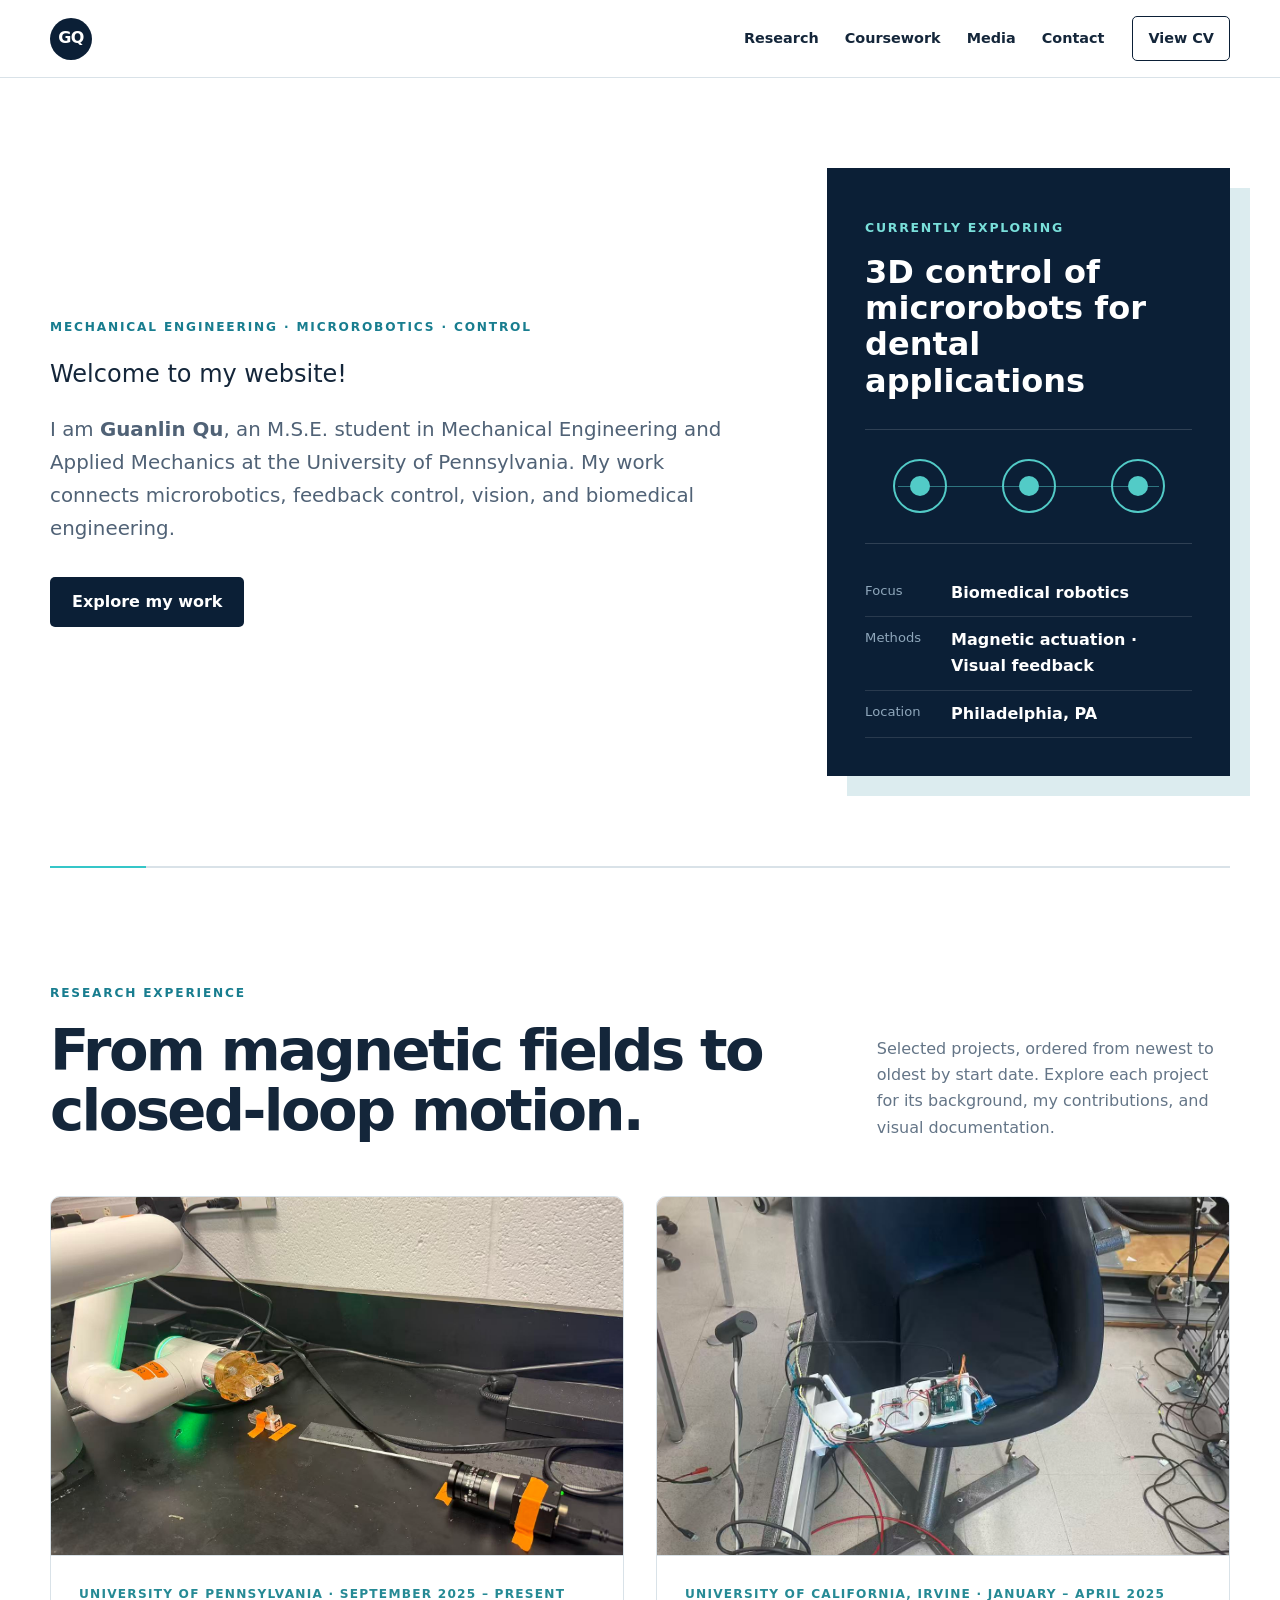
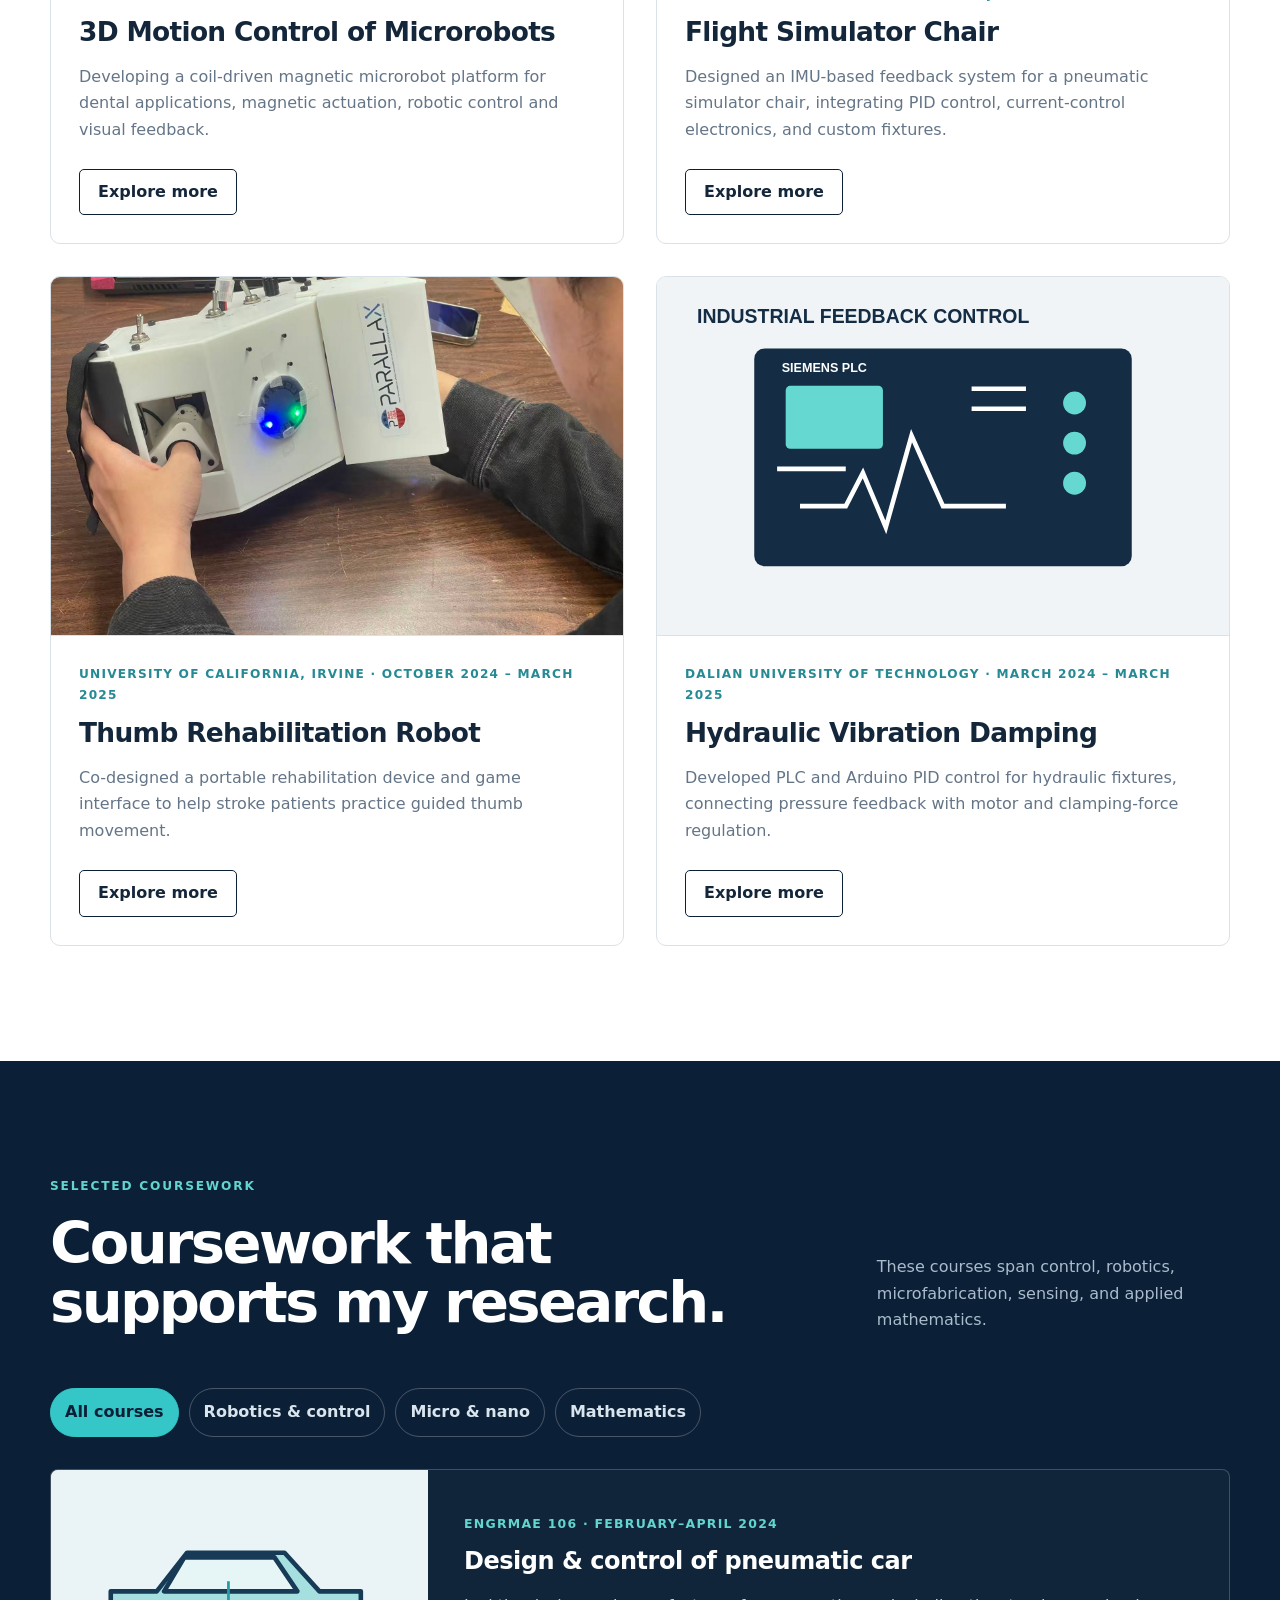
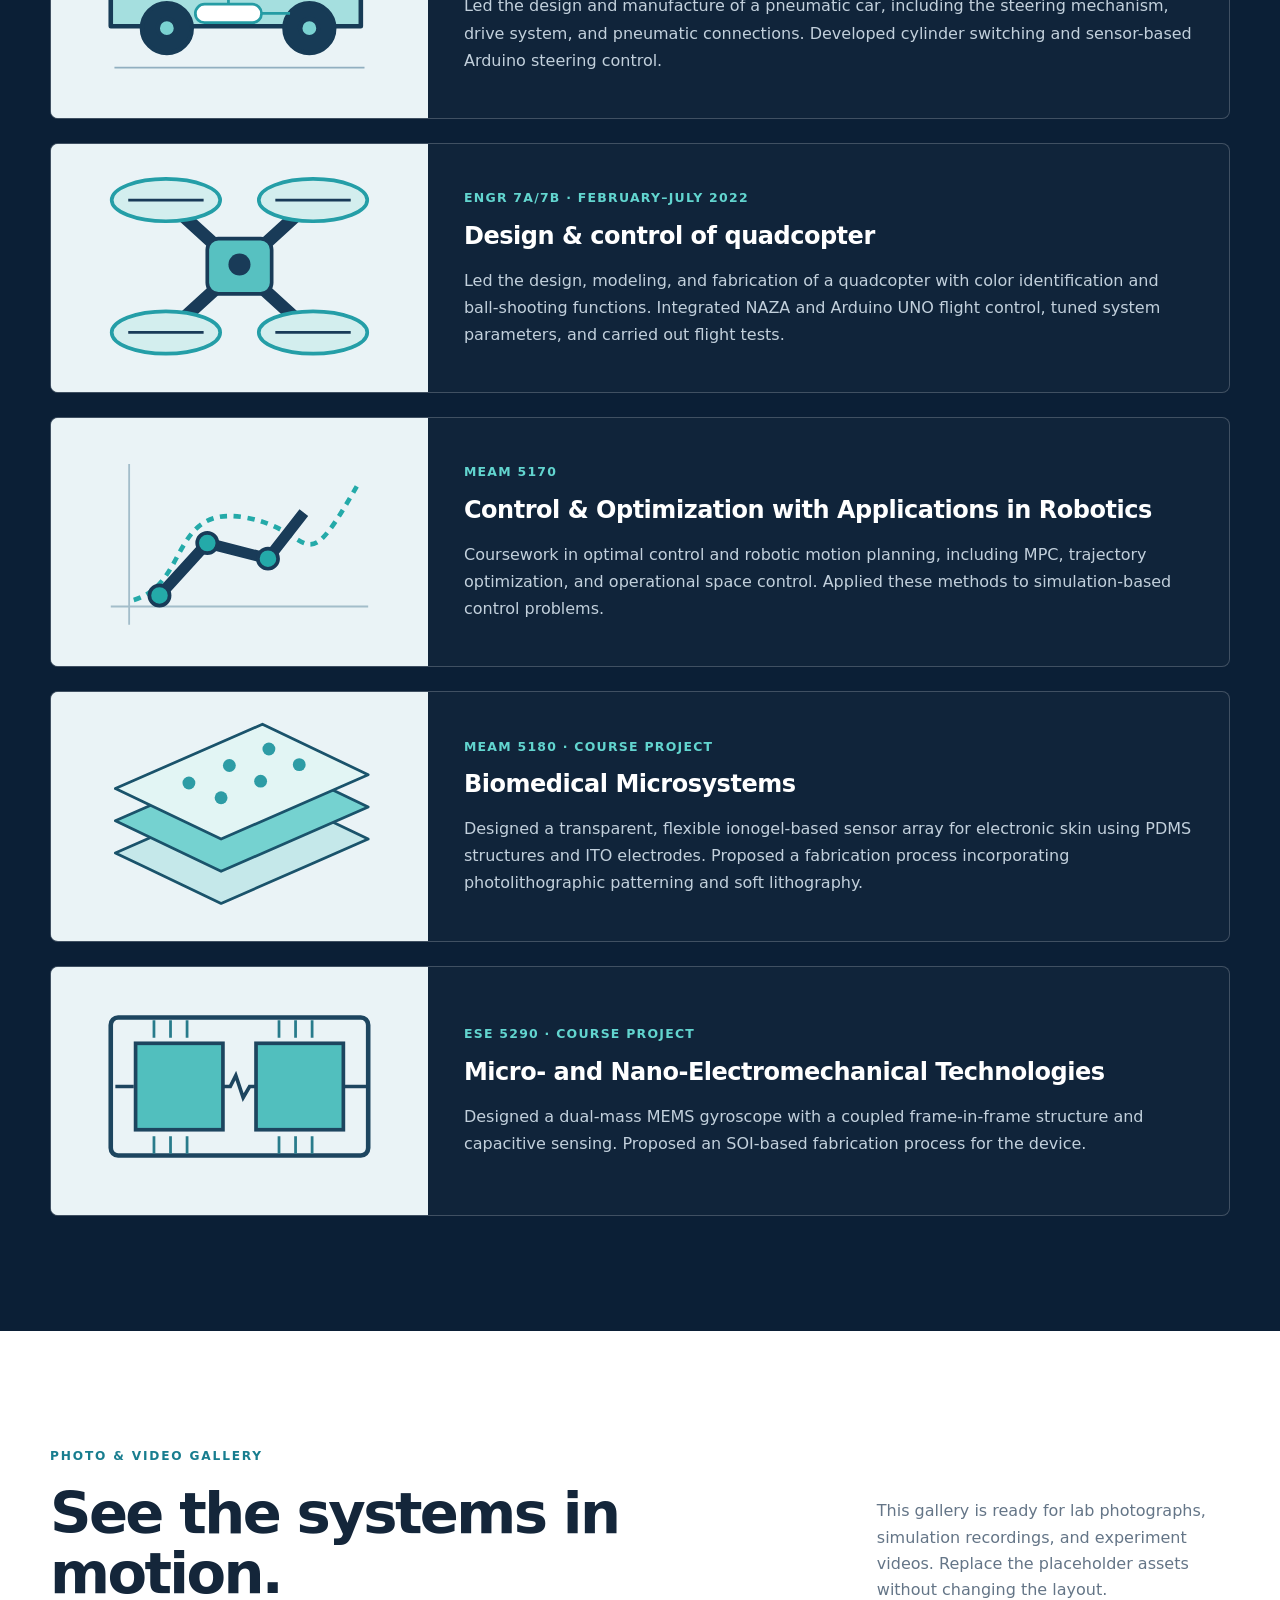
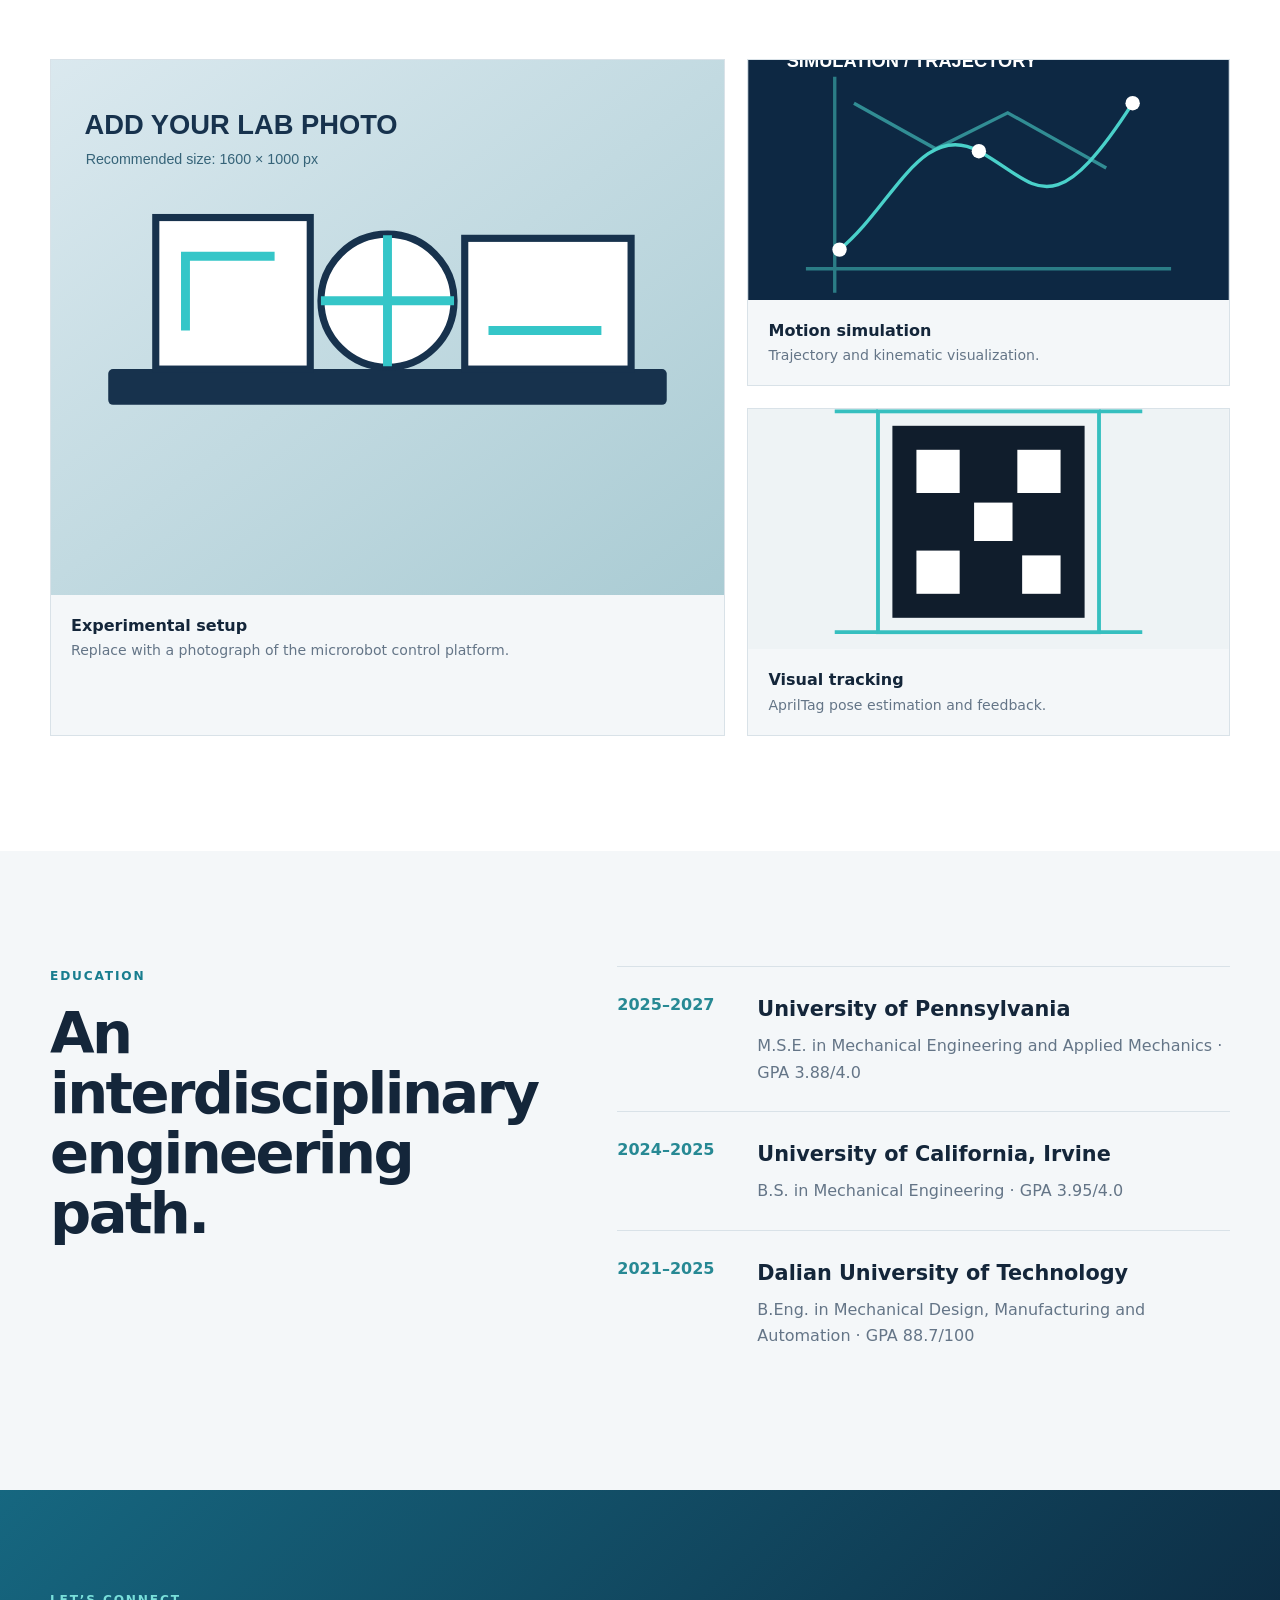
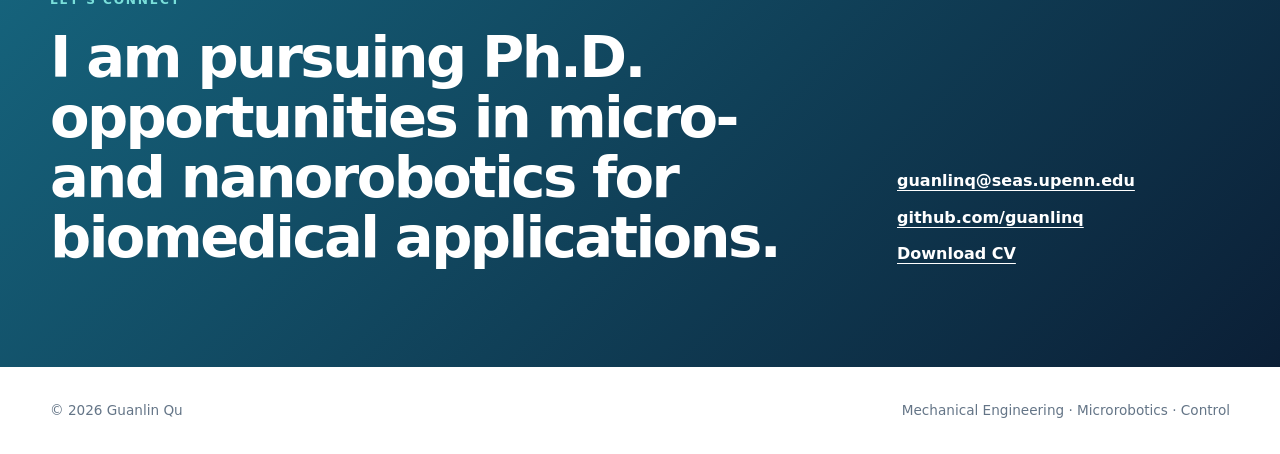
==== index.html @ 35e55ca6 "Use project photos for three research covers" ====
<!doctype html>
<html lang="en">
<head>
  <meta charset="utf-8">
  <meta name="viewport" content="width=device-width, initial-scale=1">
  <meta name="description" content="Guanlin Qu - mechanical engineering researcher working on microrobotics, control, and biomedical systems.">
  <meta name="theme-color" content="#0b1f36">
  <title>Guanlin Qu | Research & Coursework</title>
  <link rel="stylesheet" href="styles.css">
  <link rel="stylesheet" href="projects.css">

  <style id="coursework-list-styles">
    .course-grid.course-list{display:grid;grid-template-columns:minmax(0,1fr);gap:24px;border:0}
    .course-list .course-card{display:grid;grid-template-columns:minmax(220px,32%) minmax(0,1fr);padding:0;min-height:230px;border:1px solid rgba(255,255,255,.2);border-radius:8px;overflow:hidden;background:rgba(255,255,255,.025)}
    .course-list .course-card.hidden{display:none}
    .course-art{background:#eaf3f6;display:flex;align-items:center;justify-content:center;overflow:hidden}
    .course-art svg,.course-art img{display:block;width:100%;height:100%;min-height:230px;object-fit:contain}
    .course-list .course-info{padding:30px 36px;align-self:center}
    .course-list .course-code{margin:0 0 12px;color:#62d5cf;font-size:.78rem;font-weight:800;letter-spacing:.1em;text-transform:uppercase}
    .course-list h3{font-size:1.5rem;line-height:1.25;letter-spacing:-.02em;margin:0 0 16px;color:#fff}
    .course-list .course-card p.course-description{color:#c2d0dc;font-size:1rem;line-height:1.7;letter-spacing:normal;text-transform:none;font-weight:400;margin:0;max-width:780px}
    @media(max-width:650px){.course-list .course-card{grid-template-columns:minmax(0,1fr)}.course-art{height:210px}.course-art svg,.course-art img{min-height:0}.course-list .course-info{padding:26px 24px}.course-list h3{font-size:1.3rem}}
  </style>
</head>
<body>
  <header class="topbar">
    <a class="mark" href="#top" aria-label="Back to top">GQ</a>
    <nav aria-label="Main navigation">
      <a href="#research">Research</a>
      <a href="#coursework">Coursework</a>
      <a href="#media">Media</a>
      <a href="#contact">Contact</a>
    </nav>
    <a class="cv-link" href="Guanlin_Qu_CV.pdf" target="_blank" rel="noopener">View CV</a>
  </header>

  <main id="top">
    <section class="hero shell">
      <div class="hero-copy">
        <p class="eyebrow">Mechanical Engineering · Microrobotics · Control</p>
        <p style="font-size: 1.5rem; font-weight: 400; line-height: 1.65; margin: 0 0 1.25rem;">Welcome to my website!</p>
        <p class="lead">I am <strong>Guanlin Qu</strong>, an M.S.E. student in Mechanical Engineering and Applied Mechanics at the University of Pennsylvania. My work connects microrobotics, feedback control, vision, and biomedical engineering.</p>
        <div class="hero-actions">
          <a class="button primary" href="#research">Explore my work</a>
        </div>
      </div>
      <aside class="hero-panel">
        <p class="panel-label">Currently exploring</p>
        <h2>3D control of microrobots for dental applications</h2>
        <div class="signal" aria-hidden="true"><span></span><span></span><span></span><i></i></div>
        <dl>
          <div><dt>Focus</dt><dd>Biomedical robotics</dd></div>
          <div><dt>Methods</dt><dd>Magnetic actuation · Visual feedback</dd></div>
          <div><dt>Location</dt><dd>Philadelphia, PA</dd></div>
        </dl>
      </aside>
    </section>

    <div class="shell intro-divider" role="separator" aria-label="Research experience section" style="height: 2px; background: linear-gradient(to right, var(--cyan) 0, var(--cyan) 96px, var(--line) 96px, var(--line) 100%);"></div>

    <section class="section shell" id="research">
      <div class="section-heading">
        <div><p class="eyebrow">Research experience</p><h2>From magnetic fields to closed-loop motion.</h2></div>
        <p>Selected projects, ordered from newest to oldest by start date. Explore each project for its background, my contributions, and visual documentation.</p>
      </div>

      <div class="project-thumbnail-grid">
        <article class="project-thumbnail">
          <a class="thumbnail-image" href="microrobot-control.html" aria-label="Explore 3D Motion Control of Microrobots"><img src="microrobot-cover.jpg" alt="Robotic arm, magnetic coil device and camera setup for microrobot control" loading="lazy" style="object-fit: cover; object-position: 40% 55%;"></a>
          <div class="thumbnail-content">
            <p class="project-meta">University of Pennsylvania · September 2025 – Present</p>
            <h3><a href="microrobot-control.html">3D Motion Control of Microrobots</a></h3>
            <p class="thumbnail-summary">Developing a coil-driven magnetic microrobot platform for dental applications, magnetic actuation, robotic control and visual feedback.</p>
            <a class="explore-more" href="microrobot-control.html">Explore more<span class="sr-only">: 3D Motion Control of Microrobots</span></a>
          </div>
        </article>
        <article class="project-thumbnail">
          <a class="thumbnail-image" href="flight-simulator-chair.html" aria-label="Explore Flight Simulator Chair"><img src="chair-cover.jpg" alt="Pneumatic flight simulator chair with its Arduino control electronics" loading="lazy" style="object-fit: cover; object-position: 50% 42%;"></a>
          <div class="thumbnail-content">
            <p class="project-meta">University of California, Irvine · January – April 2025</p>
            <h3><a href="flight-simulator-chair.html">Flight Simulator Chair</a></h3>
            <p class="thumbnail-summary">Designed an IMU-based feedback system for a pneumatic simulator chair, integrating PID control, current-control electronics, and custom fixtures.</p>
            <a class="explore-more" href="flight-simulator-chair.html">Explore more<span class="sr-only">: Flight Simulator Chair</span></a>
          </div>
        </article>
        <article class="project-thumbnail">
          <a class="thumbnail-image" href="thumb-rehabilitation.html" aria-label="Explore Thumb Rehabilitation Robot"><img src="rehabilitation-cover.jpg" alt="Portable thumb rehabilitation robot being operated" loading="lazy" style="object-fit: cover; object-position: 45% 45%;"></a>
          <div class="thumbnail-content">
            <p class="project-meta">University of California, Irvine · October 2024 – March 2025</p>
            <h3><a href="thumb-rehabilitation.html">Thumb Rehabilitation Robot</a></h3>
            <p class="thumbnail-summary">Co-designed a portable rehabilitation device and game interface to help stroke patients practice guided thumb movement.</p>
            <a class="explore-more" href="thumb-rehabilitation.html">Explore more<span class="sr-only">: Thumb Rehabilitation Robot</span></a>
          </div>
        </article>
        <article class="project-thumbnail">
          <a class="thumbnail-image" href="hydraulic-vibration-damping.html" aria-label="Explore Hydraulic Vibration Damping"><img src="plc-control.svg" alt="Illustration of hydraulic vibration damping" loading="lazy"></a>
          <div class="thumbnail-content">
            <p class="project-meta">Dalian University of Technology · March 2024 – March 2025</p>
            <h3><a href="hydraulic-vibration-damping.html">Hydraulic Vibration Damping</a></h3>
            <p class="thumbnail-summary">Developed PLC and Arduino PID control for hydraulic fixtures, connecting pressure feedback with motor and clamping-force regulation.</p>
            <a class="explore-more" href="hydraulic-vibration-damping.html">Explore more<span class="sr-only">: Hydraulic Vibration Damping</span></a>
          </div>
        </article>
      </div>
    </section>

    <section class="section course-section" id="coursework">
      <div class="shell">
        <div class="section-heading light-heading">
          <div><p class="eyebrow">Selected coursework</p><h2>Coursework that supports my research.</h2></div>
          <p>These courses span control, robotics, microfabrication, sensing, and applied mathematics.</p>
        </div>
        <div class="filter-row" role="group" aria-label="Filter courses by topic">
          <button class="filter active" type="button" data-filter="all">All courses</button>
          <button class="filter" type="button" data-filter="robotics">Robotics & control</button>
          <button class="filter" type="button" data-filter="micro">Micro & nano</button>
          <button class="filter" type="button" data-filter="math">Mathematics</button>
        </div>
        <div class="course-grid course-list">
          <article class="course-card" data-category="robotics">
            <div class="course-art"><svg xmlns="http://www.w3.org/2000/svg" viewBox="0 0 410 270" role="img" aria-label="Pneumatic car design illustration"><rect width="410" height="270" fill="#eaf3f6"/><g stroke="#173b56" stroke-width="5" stroke-linejoin="round"><path d="M65 170V132h50l33-42h106l38 42h45v38Z" fill="#a5dfdf"/><path d="M145 95l-22 37h145l-25-37Z" fill="#e6f6f7"/><circle cx="126" cy="172" r="27" fill="#173b56"/><circle cx="281" cy="172" r="27" fill="#173b56"/><circle cx="126" cy="172" r="10" fill="#7ad2d1"/><circle cx="281" cy="172" r="10" fill="#7ad2d1"/></g><rect x="157" y="146" width="72" height="20" rx="10" fill="#fff" stroke="#259ca4" stroke-width="3"/><path d="M193 146v-25m36 35h31" fill="none" stroke="#259ca4" stroke-width="3"/><path d="M69 215h272" stroke="#91afc0" stroke-width="2"/></svg></div>
            <div class="course-info"><p class="course-code">ENGRMAE 106 · February–April 2024</p><h3>Design &amp; control of pneumatic car</h3><p class="course-description">Led the design and manufacture of a pneumatic car, including the steering mechanism, drive system, and pneumatic connections. Developed cylinder switching and sensor-based Arduino steering control.</p></div>
          </article>
          <article class="course-card" data-category="robotics">
            <div class="course-art"><svg xmlns="http://www.w3.org/2000/svg" viewBox="0 0 410 270" role="img" aria-label="Quadcopter mechanical design illustration"><rect width="410" height="270" fill="#eaf3f6"/><path d="M137 72L273 196M273 72L137 196" stroke="#193b58" stroke-width="14" stroke-linecap="round"/><g fill="#d3eeee" stroke="#249ea7" stroke-width="4"><ellipse cx="125" cy="61" rx="59" ry="23"/><ellipse cx="285" cy="61" rx="59" ry="23"/><ellipse cx="125" cy="205" rx="59" ry="23"/><ellipse cx="285" cy="205" rx="59" ry="23"/></g><g stroke="#193b58" stroke-width="3"><path d="M84 61h82M244 61h82M84 205h82M244 205h82"/></g><rect x="170" y="103" width="70" height="60" rx="12" fill="#57c1c1" stroke="#193b58" stroke-width="4"/><circle cx="205" cy="131" r="12" fill="#193b58"/></svg></div>
            <div class="course-info"><p class="course-code">ENGR 7A/7B · February–July 2022</p><h3>Design &amp; control of quadcopter</h3><p class="course-description">Led the design, modeling, and fabrication of a quadcopter with color identification and ball-shooting functions. Integrated NAZA and Arduino UNO flight control, tuned system parameters, and carried out flight tests.</p></div>
          </article>
          <article class="course-card" data-category="robotics">
            <div class="course-art"><svg xmlns="http://www.w3.org/2000/svg" viewBox="0 0 410 270" role="img" aria-label="Robotic control and trajectory illustration"><rect width="410" height="270" fill="#eaf3f6"/><path d="M65 205H345M85 225V50" stroke="#a3bdca" stroke-width="2"/><path d="M90 198C150 180 130 95 210 108S270 185 335 70" fill="none" stroke="#24aaa9" stroke-width="5" stroke-dasharray="8 7"/><path d="M118 193L170 136 236 153 275 103" fill="none" stroke="#193b58" stroke-width="12" stroke-linejoin="round"/><g fill="#24aaa9" stroke="#193b58" stroke-width="4"><circle cx="118" cy="193" r="11"/><circle cx="170" cy="136" r="11"/><circle cx="236" cy="153" r="11"/></g></svg></div>
            <div class="course-info"><p class="course-code">MEAM 5170</p><h3>Control &amp; Optimization with Applications in Robotics</h3><p class="course-description">Coursework in optimal control and robotic motion planning, including MPC, trajectory optimization, and operational space control. Applied these methods to simulation-based control problems.</p></div>
          </article>
          <article class="course-card" data-category="micro">
            <div class="course-art"><svg xmlns="http://www.w3.org/2000/svg" viewBox="0 0 410 270" role="img" aria-label="Layered flexible tactile sensor illustration"><rect width="410" height="270" fill="#eaf3f6"/><g stroke="#1a536b" stroke-width="3" stroke-linejoin="round"><path d="M70 175L230 105 345 160 185 230Z" fill="#c5e8ea"/><path d="M70 140L230 70 345 125 185 195Z" fill="#75d2d0"/><path d="M70 105L230 35 345 90 185 160Z" fill="#e2f5f4"/></g><g fill="#2d9ca5"><circle cx="150" cy="99" r="7"/><circle cx="194" cy="80" r="7"/><circle cx="237" cy="62" r="7"/><circle cx="185" cy="115" r="7"/><circle cx="228" cy="97" r="7"/><circle cx="270" cy="79" r="7"/></g></svg></div>
            <div class="course-info"><p class="course-code">MEAM 5180 · Course project</p><h3>Biomedical Microsystems</h3><p class="course-description">Designed a transparent, flexible ionogel-based sensor array for electronic skin using PDMS structures and ITO electrodes. Proposed a fabrication process incorporating photolithographic patterning and soft lithography.</p></div>
          </article>
          <article class="course-card" data-category="micro">
            <div class="course-art"><svg xmlns="http://www.w3.org/2000/svg" viewBox="0 0 410 270" role="img" aria-label="Dual mass MEMS gyroscope illustration"><rect width="410" height="270" fill="#eaf3f6"/><rect x="65" y="55" width="280" height="150" rx="8" fill="none" stroke="#1d455f" stroke-width="5"/><rect x="92" y="83" width="95" height="94" fill="#51bfbe" stroke="#1d455f" stroke-width="4"/><rect x="223" y="83" width="95" height="94" fill="#51bfbe" stroke="#1d455f" stroke-width="4"/><path d="M187 130h8l6-12 8 24 7-12h7M90 130H70M318 130h25" fill="none" stroke="#1d455f" stroke-width="4"/><g stroke="#287b8b" stroke-width="3"><path d="M112 58v19m18-19v19m18-19v19m100-19v19m18-19v19m18-19v19M112 184v19m18-19v19m18-19v19m100-19v19m18-19v19m18-19v19"/></g></svg></div>
            <div class="course-info"><p class="course-code">ESE 5290 · Course project</p><h3>Micro- and Nano-Electromechanical Technologies</h3><p class="course-description">Designed a dual-mass MEMS gyroscope with a coupled frame-in-frame structure and capacitive sensing. Proposed an SOI-based fabrication process for the device.</p></div>
          </article>
        </div>
      </div>
    </section>

    <section class="section shell" id="media">
      <div class="section-heading">
        <div><p class="eyebrow">Photo & video gallery</p><h2>See the systems in motion.</h2></div>
        <p>This gallery is ready for lab photographs, simulation recordings, and experiment videos. Replace the placeholder assets without changing the layout.</p>
      </div>
      <div class="gallery">
        <figure class="gallery-large"><img src="gallery-lab.svg" alt="Placeholder for a laboratory setup photograph"><figcaption><strong>Experimental setup</strong><span>Replace with a photograph of the microrobot control platform.</span></figcaption></figure>
        <figure><img src="gallery-simulation.svg" alt="Placeholder for a robot simulation image"><figcaption><strong>Motion simulation</strong><span>Trajectory and kinematic visualization.</span></figcaption></figure>
        <figure><img src="gallery-tag.svg" alt="Placeholder for an AprilTag tracking image"><figcaption><strong>Visual tracking</strong><span>AprilTag pose estimation and feedback.</span></figcaption></figure>
      </div>
    </section>

    <section class="section path-section">
      <div class="shell path-grid">
        <div><p class="eyebrow">Education</p><h2>An interdisciplinary engineering path.</h2></div>
        <div class="timeline">
          <article><time>2025–2027</time><div><h3>University of Pennsylvania</h3><p>M.S.E. in Mechanical Engineering and Applied Mechanics · GPA 3.88/4.0</p></div></article>
          <article><time>2024–2025</time><div><h3>University of California, Irvine</h3><p>B.S. in Mechanical Engineering · GPA 3.95/4.0</p></div></article>
          <article><time>2021–2025</time><div><h3>Dalian University of Technology</h3><p>B.Eng. in Mechanical Design, Manufacturing and Automation · GPA 88.7/100</p></div></article>
        </div>
      </div>
    </section>

    <section class="contact" id="contact">
      <div class="shell contact-inner"><div><p class="eyebrow">Let’s connect</p><h2>I am pursuing Ph.D. opportunities in micro- and nanorobotics for biomedical applications.</h2></div><div class="contact-links"><a href="mailto:guanlinq@seas.upenn.edu">guanlinq@seas.upenn.edu</a><a href="https://github.com/guanlinq" target="_blank" rel="noopener">github.com/guanlinq</a><a href="Guanlin_Qu_CV.pdf" target="_blank" rel="noopener">Download CV</a></div></div>
    </section>
  </main>

  <footer class="shell"><span>© 2026 Guanlin Qu</span><span>Mechanical Engineering · Microrobotics · Control</span></footer>

  <script src="script.js"></script>
</body>
</html>
---- styles.css ----
:root{--navy:#0b1f36;--navy2:#102b49;--cyan:#35c6c8;--blue:#2e78a0;--paper:#f4f7f9;--white:#fff;--ink:#14263a;--muted:#647587;--line:#d9e2e8;--shell:1180px}*{box-sizing:border-box}html{scroll-behavior:smooth}body{margin:0;color:var(--ink);background:var(--white);font:16px/1.65 Inter,ui-sans-serif,system-ui,-apple-system,"Segoe UI",sans-serif}img{display:block;max-width:100%}a{color:inherit}.shell{width:min(var(--shell),calc(100% - 48px));margin-inline:auto}.topbar{height:78px;display:flex;align-items:center;gap:28px;padding:0 max(24px,calc((100vw - var(--shell))/2));border-bottom:1px solid var(--line);background:rgba(255,255,255,.94);backdrop-filter:blur(12px);position:sticky;top:0;z-index:20}.mark{display:grid;place-items:center;width:42px;height:42px;border-radius:50%;background:var(--navy);color:#fff;text-decoration:none;font-weight:850;letter-spacing:-.04em}.topbar nav{display:flex;gap:26px;margin-left:auto}.topbar nav a,.cv-link{text-decoration:none;font-weight:700;font-size:.9rem}.cv-link{padding:10px 15px;border:1px solid var(--navy);border-radius:5px}.hero{display:grid;grid-template-columns:1.4fr .8fr;gap:72px;align-items:center;min-height:690px;padding-block:90px}.eyebrow{text-transform:uppercase;letter-spacing:.15em;font-size:.76rem;font-weight:850;color:#187d8f;margin:0 0 18px}.hero h1{font-size:clamp(3.3rem,7vw,6.7rem);line-height:.98;letter-spacing:-.06em;margin:0 0 30px;max-width:900px}.lead{font-size:1.24rem;color:#506276;max-width:760px}.hero-actions{display:flex;gap:12px;margin-top:32px}.button{min-height:50px;display:inline-flex;align-items:center;justify-content:center;padding:0 22px;border-radius:5px;text-decoration:none;font-weight:800}.primary{background:var(--navy);color:#fff}.ghost{border:1px solid var(--navy)}.hero-panel{background:var(--navy);color:#fff;padding:38px;box-shadow:20px 20px 0 #dcecef}.panel-label{color:#79dfda;font-size:.78rem;text-transform:uppercase;letter-spacing:.14em;font-weight:800}.hero-panel h2{font-size:2rem;line-height:1.13;margin:15px 0 30px}.signal{height:115px;position:relative;border-block:1px solid rgba(255,255,255,.15);display:flex;align-items:center;justify-content:space-around}.signal span{width:54px;height:54px;border:2px solid #52cbc7;border-radius:50%;position:relative}.signal span:after{content:"";position:absolute;inset:15px;border-radius:50%;background:#52cbc7}.signal i{position:absolute;left:10%;right:10%;top:50%;height:1px;background:#52cbc7;opacity:.5}.hero-panel dl{margin:26px 0 0}.hero-panel dl>div{display:grid;grid-template-columns:86px 1fr;padding:10px 0;border-bottom:1px solid rgba(255,255,255,.12)}dt{color:#8fa7bb;font-size:.82rem}dd{margin:0;font-weight:650}.snapshot{background:var(--paper);border-block:1px solid var(--line)}.stat-grid{display:grid;grid-template-columns:repeat(4,1fr)}.stat-grid div{padding:30px;border-right:1px solid var(--line)}.stat-grid div:first-child{border-left:1px solid var(--line)}.stat-grid strong{display:block;font-size:2rem;letter-spacing:-.04em}.stat-grid span{color:var(--muted);font-size:.88rem}.section{padding-block:115px}.section-heading{display:grid;grid-template-columns:1.5fr .7fr;gap:70px;align-items:end;margin-bottom:55px}.section-heading h2,.path-grid h2,.contact h2{font-size:clamp(2.5rem,4.5vw,4.2rem);line-height:1.04;letter-spacing:-.045em;margin:0}.section-heading>p{color:var(--muted);margin:0}.research-feature{display:grid;grid-template-columns:1.06fr .94fr;background:var(--paper);border:1px solid var(--line);margin-bottom:24px}.feature-media{position:relative;min-height:520px;overflow:hidden}.feature-media img{width:100%;height:100%;object-fit:cover}.media-trigger{position:absolute;inset:auto 28px 28px 28px;background:rgba(11,31,54,.94);color:#fff;border:0;padding:17px 20px;text-align:left;font-weight:800;cursor:pointer}.media-trigger:before{content:"▶";display:inline-grid;place-items:center;width:32px;height:32px;border-radius:50%;margin-right:12px;background:var(--cyan);color:var(--navy)}.feature-copy{padding:52px}.project-meta{font-size:.76rem;letter-spacing:.1em;text-transform:uppercase;color:#268a95;font-weight:800}.feature-copy h3,.research-card h3{font-size:2rem;margin:10px 0 18px;line-height:1.1}.feature-copy>p:not(.project-meta),.research-card p:not(.project-meta){color:var(--muted)}.check-list{padding:0;list-style:none;margin:28px 0}.check-list li{padding:9px 0 9px 28px;border-top:1px solid var(--line);position:relative}.check-list li:before{content:"";position:absolute;left:2px;top:18px;width:9px;height:9px;border-radius:50%;background:var(--cyan)}.chips{display:flex;flex-wrap:wrap;gap:8px}.chips span{border:1px solid #bdd0da;border-radius:999px;padding:5px 10px;font-size:.78rem;font-weight:700}.research-grid{display:grid;grid-template-columns:repeat(3,1fr);gap:24px}.research-card{border:1px solid var(--line);background:#fff}.research-card img{aspect-ratio:16/10;width:100%;object-fit:cover;border-bottom:1px solid var(--line)}.research-card>div{padding:28px}.research-card h3{font-size:1.45rem}.course-section{background:var(--navy);color:#fff}.light-heading .eyebrow{color:#62d5cf}.light-heading>p{color:#aabccc}.filter-row{display:flex;flex-wrap:wrap;gap:10px;margin-bottom:32px}.filter{border:1px solid rgba(255,255,255,.25);background:transparent;color:#d9e4ed;padding:10px 14px;border-radius:999px;cursor:pointer;font:inherit;font-weight:700}.filter.active{background:var(--cyan);border-color:var(--cyan);color:var(--navy)}.course-grid{display:grid;grid-template-columns:repeat(4,1fr);border-top:1px solid rgba(255,255,255,.16);border-left:1px solid rgba(255,255,255,.16)}.course-card{padding:28px;min-height:245px;border-right:1px solid rgba(255,255,255,.16);border-bottom:1px solid rgba(255,255,255,.16);transition:opacity .2s,transform .2s}.course-card.hidden{display:none}.course-card p{color:#62d5cf;font-size:.76rem;letter-spacing:.1em;text-transform:uppercase;font-weight:800}.course-card h3{font-size:1.25rem;line-height:1.2}.course-card span{color:#aabccc;font-size:.9rem}.gallery{display:grid;grid-template-columns:1.4fr 1fr;gap:22px}.gallery figure{margin:0;background:var(--paper);border:1px solid var(--line)}.gallery-large{grid-row:span 2}.gallery img{width:100%;height:240px;object-fit:cover}.gallery-large img{height:535px}.gallery figcaption{padding:18px 20px}.gallery figcaption strong,.gallery figcaption span{display:block}.gallery figcaption span{color:var(--muted);font-size:.88rem}.path-section{background:var(--paper)}.path-grid{display:grid;grid-template-columns:.8fr 1.2fr;gap:80px}.timeline article{display:grid;grid-template-columns:115px 1fr;gap:25px;padding:25px 0;border-top:1px solid var(--line)}.timeline time{color:#278994;font-weight:800}.timeline h3{font-size:1.3rem;margin:0 0 7px}.timeline p{margin:0;color:var(--muted)}.contact{background:linear-gradient(135deg,#166780,var(--navy));color:#fff;padding-block:100px}.contact .eyebrow{color:#79dfda}.contact-inner{display:grid;grid-template-columns:1.4fr .6fr;gap:70px;align-items:end}.contact-links{display:flex;flex-direction:column;align-items:flex-start;gap:10px}.contact-links a{font-weight:800;text-underline-offset:4px}footer{display:flex;justify-content:space-between;padding-block:32px;color:var(--muted);font-size:.85rem}.video-modal{border:0;padding:0;max-width:780px;width:calc(100% - 36px);background:var(--navy);color:#fff;box-shadow:0 30px 80px rgba(0,0,0,.35)}.video-modal::backdrop{background:rgba(4,16,28,.78)}.modal-close{position:absolute;right:18px;top:18px;background:#fff;border:0;border-radius:4px;padding:8px 12px;font-weight:800;cursor:pointer}.video-placeholder{min-height:440px;display:grid;place-content:center;text-align:center;padding:50px;background:radial-gradient(circle at 50% 35%,#1f6474,transparent 45%)}.video-placeholder span{color:#79dfda;text-transform:uppercase;letter-spacing:.14em;font-size:.75rem;font-weight:800}.video-placeholder strong{font-size:1.4rem;margin:15px 0}.video-placeholder code{color:#79dfda}.video-placeholder p{color:#aabccc}@media(max-width:900px){.topbar nav{display:none}.cv-link{margin-left:auto}.hero,.section-heading,.research-feature,.path-grid,.contact-inner{grid-template-columns:1fr}.hero{padding-block:65px;gap:42px}.hero-panel{max-width:600px}.stat-grid,.course-grid{grid-template-columns:repeat(2,1fr)}.research-grid{grid-template-columns:1fr}.research-card{display:grid;grid-template-columns:.75fr 1.25fr}.feature-media{min-height:400px}.gallery{grid-template-columns:1fr 1fr}.gallery-large{grid-column:span 2;grid-row:auto}.gallery-large img{height:420px}}@media(max-width:600px){.shell{width:min(100% - 32px,var(--shell))}.hero h1{font-size:3.2rem}.hero-actions{flex-direction:column}.button{width:100%}.stat-grid{grid-template-columns:1fr 1fr}.stat-grid div{padding:20px}.section{padding-block:80px}.section-heading{gap:25px}.feature-copy{padding:28px}.course-grid{grid-template-columns:1fr}.research-card{display:block}.gallery{grid-template-columns:1fr}.gallery-large{grid-column:auto}.gallery img,.gallery-large img{height:260px}.timeline article{grid-template-columns:1fr;gap:6px}footer{display:block}footer span{display:block;margin:4px 0}}
---- projects.css ----
/* Research index and independent project pages. */
.project-thumbnail-grid{display:grid;grid-template-columns:repeat(2,minmax(0,1fr));gap:32px}
.project-thumbnail{border:1px solid var(--line);border-radius:10px;overflow:hidden;background:#fff;display:flex;flex-direction:column;transition:box-shadow .2s,transform .2s}
.project-thumbnail:hover{box-shadow:0 12px 30px #0b1f3612;transform:translateY(-3px)}
.thumbnail-image{display:block;background:var(--paper);border-bottom:1px solid var(--line)}
.thumbnail-image img{width:100%;aspect-ratio:16/10;object-fit:contain}
.thumbnail-content{padding:28px;display:flex;flex-direction:column;flex:1}
.thumbnail-content .project-meta{margin:0 0 12px;line-height:1.7}
.thumbnail-content h3{font-size:1.65rem;line-height:1.2;margin:0 0 16px;letter-spacing:-.025em}
.thumbnail-content h3 a{text-decoration:none}
.thumbnail-summary{color:var(--muted);margin:0 0 26px}
.explore-more{display:inline-flex;align-self:flex-start;align-items:center;justify-content:center;min-height:44px;margin-top:auto;padding:9px 18px;border:1px solid var(--navy);border-radius:5px;text-decoration:none;font-weight:750}
.explore-more:hover{background:var(--navy);color:white}
.sr-only{position:absolute;width:1px;height:1px;padding:0;margin:-1px;overflow:hidden;clip:rect(0,0,0,0);white-space:nowrap;border:0}
.project-breadcrumb{padding:30px 0 0;color:var(--muted);font-size:.9rem}
.project-breadcrumb a{text-underline-offset:4px}
.detail-header{padding:54px 0 50px;border-bottom:1px solid var(--line)}
.detail-header h1{font-size:clamp(2.1rem,5vw,3.8rem);line-height:1.07;letter-spacing:-.04em;max-width:950px;margin:12px 0 26px}
.detail-header .detail-summary{font-size:1.2rem;max-width:820px;color:var(--muted)}
.detail-meta{display:flex;gap:12px 26px;flex-wrap:wrap;margin:28px 0;font-size:.9rem}
.detail-meta span{border-left:2px solid var(--cyan);padding-left:12px}
.detail-layout{display:grid;grid-template-columns:190px minmax(0,1fr);gap:65px;padding:60px 0 85px}
.detail-toc{align-self:start;position:sticky;top:110px}
.detail-toc p{text-transform:uppercase;letter-spacing:.12em;font-size:.76rem;font-weight:800;color:var(--blue)}
.detail-toc a{display:block;padding:8px 0;text-decoration:none;color:var(--muted)}
.detail-toc a:hover{color:var(--ink)}
.detail-section{margin-bottom:60px;scroll-margin-top:110px}
.detail-section h2{font-size:1.9rem;line-height:1.2;letter-spacing:-.025em;margin:0 0 22px}
.detail-section>p{max-width:780px;color:var(--muted)}
.detail-section ul{padding-left:22px}
.detail-section li{margin:12px 0}
.project-figure{margin:0;background:var(--paper);border:1px solid var(--line);border-radius:8px;overflow:hidden}
.project-figure img{width:100%;max-height:480px;object-fit:contain}
.project-figure figcaption{border-top:1px solid var(--line);padding:16px 20px;color:var(--muted);font-size:.9rem}
.project-video{width:100%;aspect-ratio:16/9;display:block;background:var(--navy);object-fit:contain;border-radius:8px}
.video-empty{aspect-ratio:16/9;border:1px dashed #9ab7c3;border-radius:8px;background:var(--paper);display:flex;flex-direction:column;justify-content:center;align-items:center;text-align:center;padding:30px;color:var(--muted)}
.video-empty strong{font-size:1.3rem;color:var(--ink);margin-bottom:10px}
.detail-footer{display:flex;justify-content:space-between;gap:20px;flex-wrap:wrap;padding-top:28px;border-top:1px solid var(--line)}
.detail-footer a{text-underline-offset:4px;font-weight:700}
a:focus-visible{outline:3px solid var(--cyan);outline-offset:4px}
@media(max-width:780px){.project-thumbnail-grid{grid-template-columns:1fr}.detail-layout{grid-template-columns:1fr;gap:25px}.detail-toc{position:static;display:flex;gap:15px;flex-wrap:wrap;border-bottom:1px solid var(--line);padding-bottom:20px}.detail-toc p{width:100%;margin:0}.detail-toc a{font-size:.9rem}.detail-header{padding-top:35px}.thumbnail-content{padding:24px}}
@media(prefers-reduced-motion:reduce){.project-thumbnail{transition:none}.project-thumbnail:hover{transform:none}}
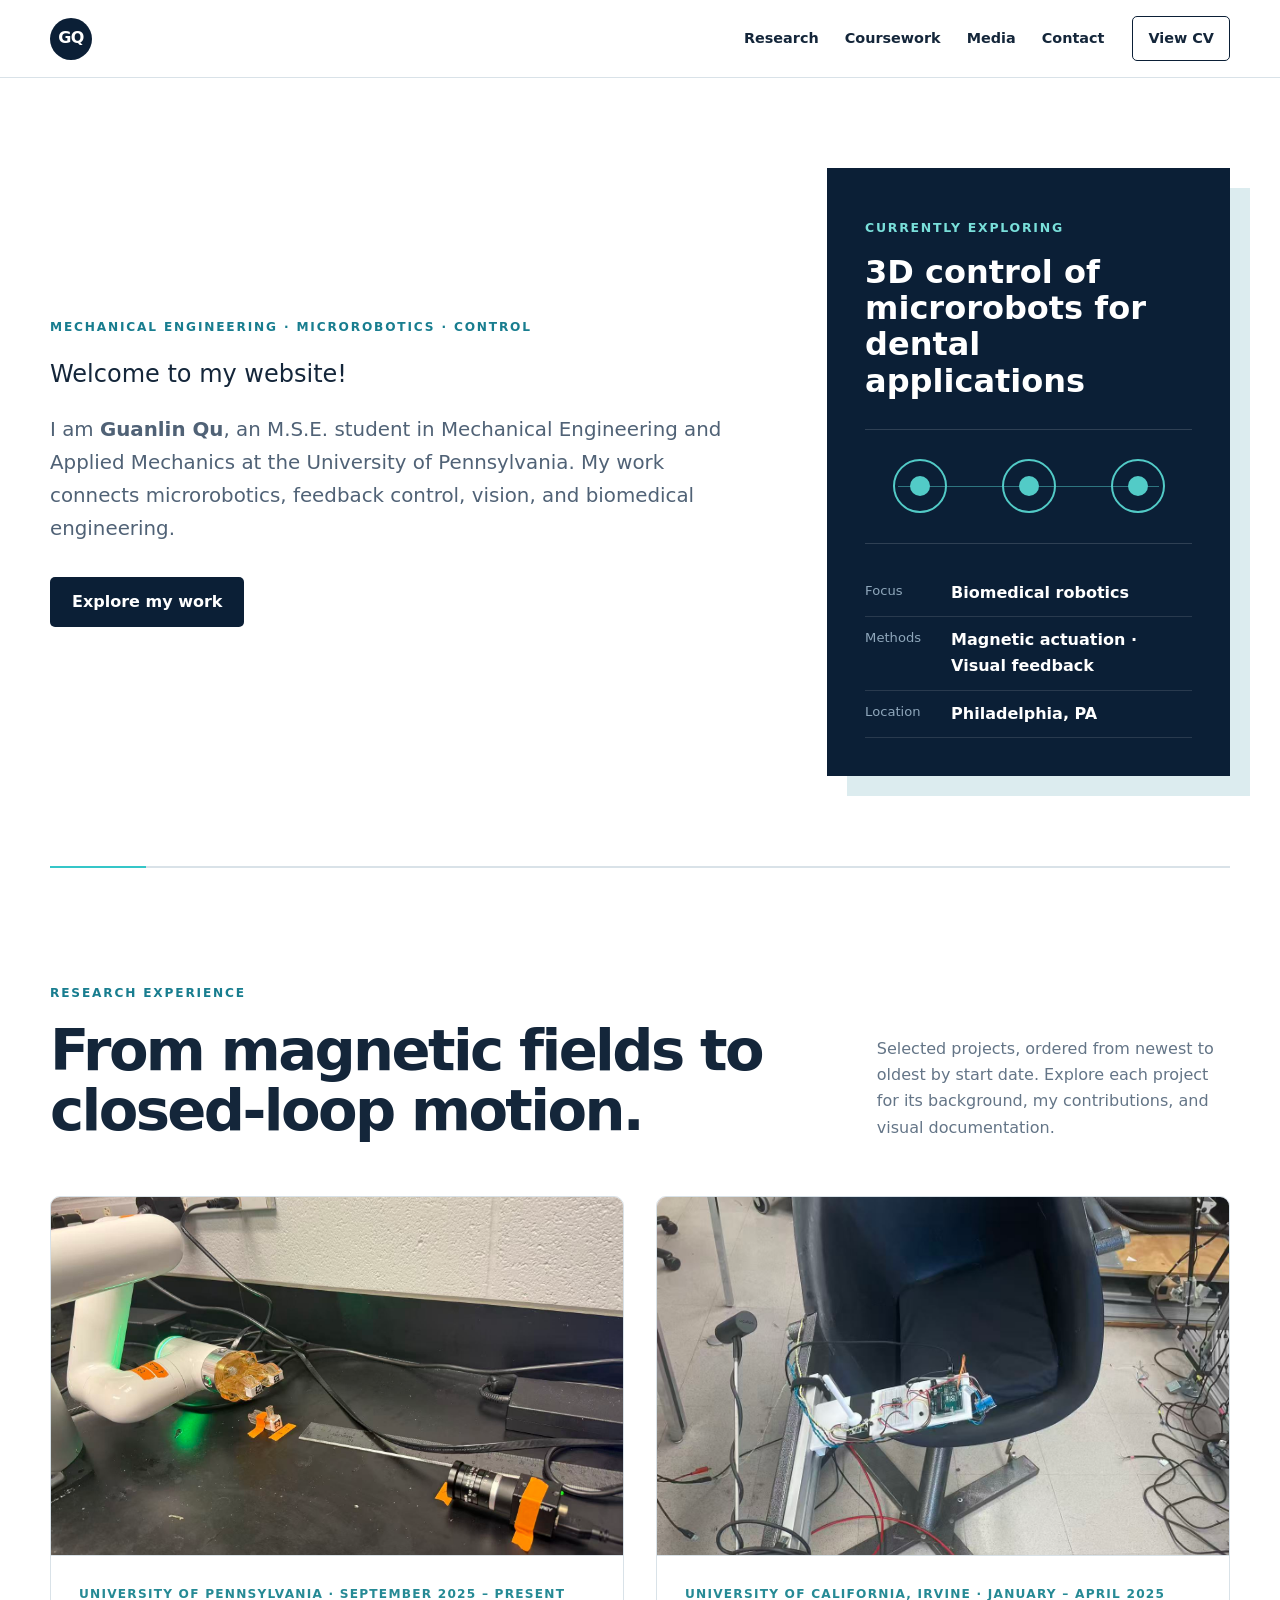
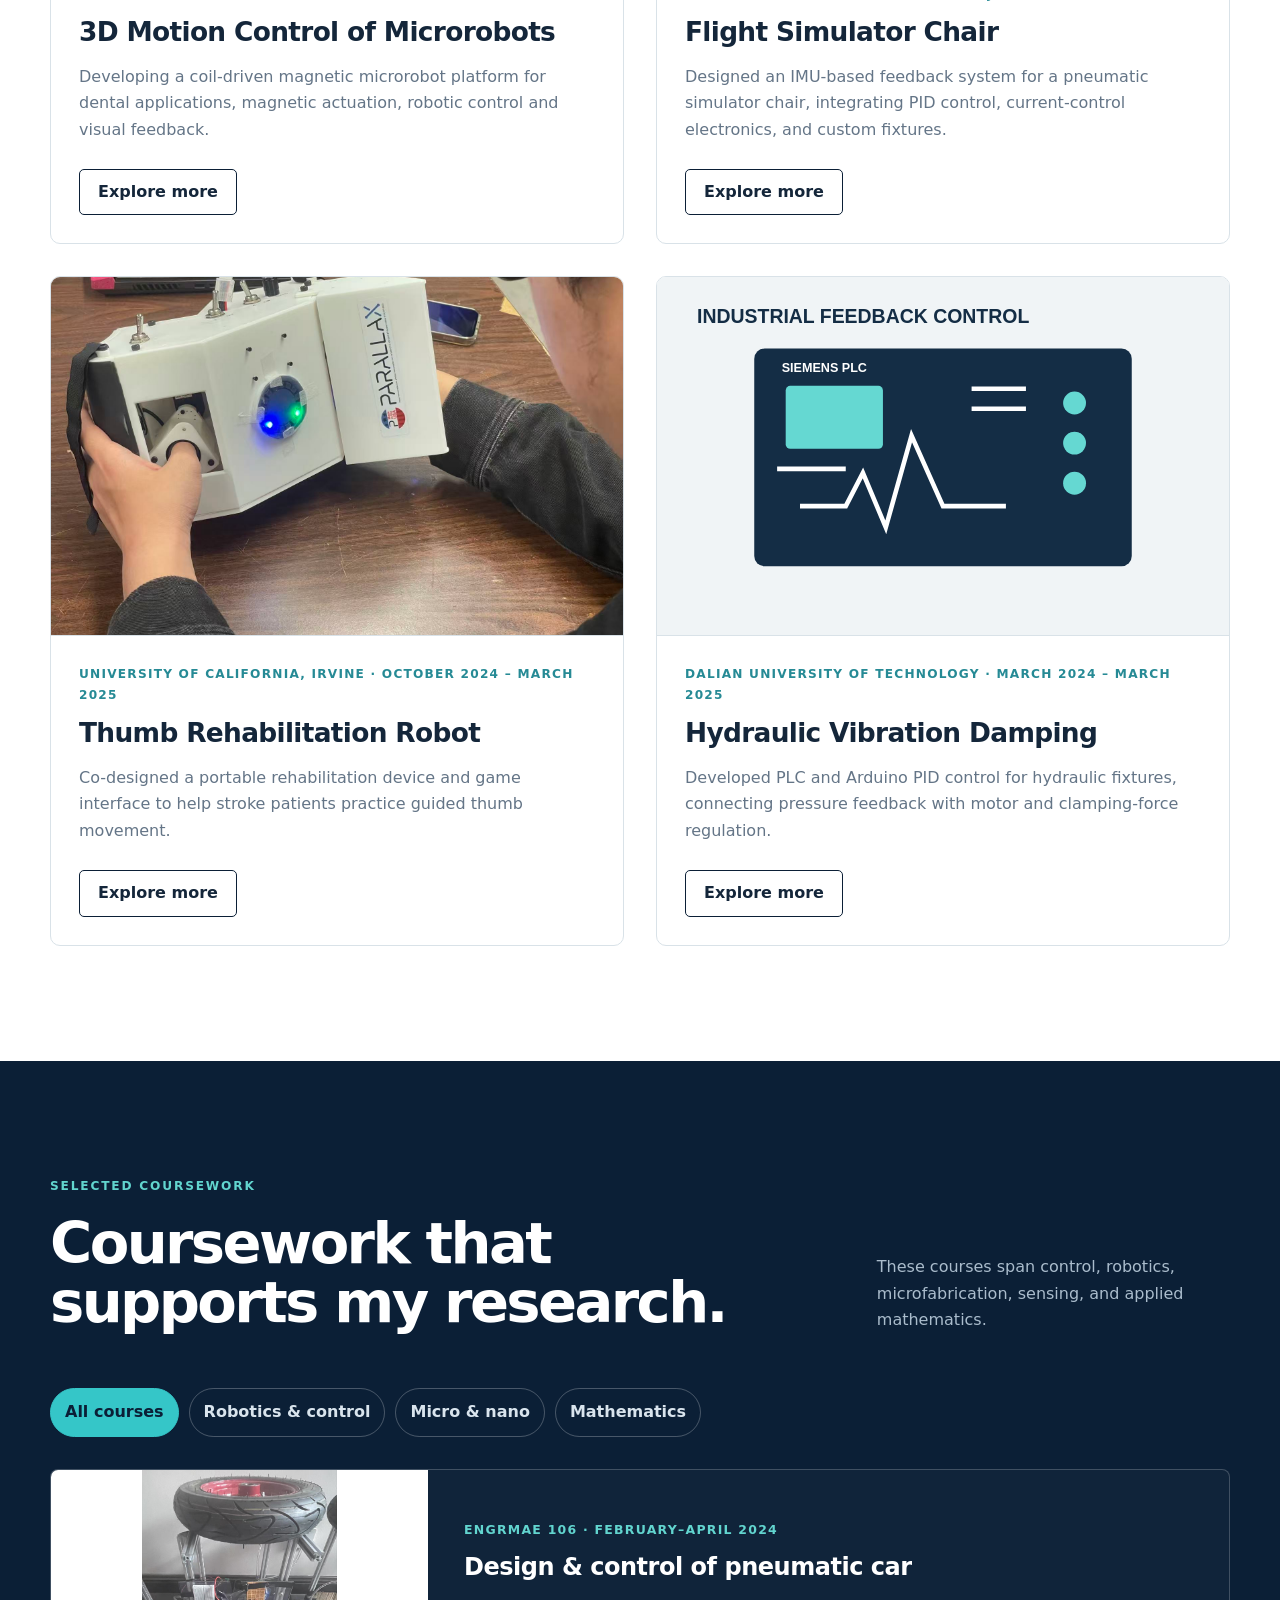
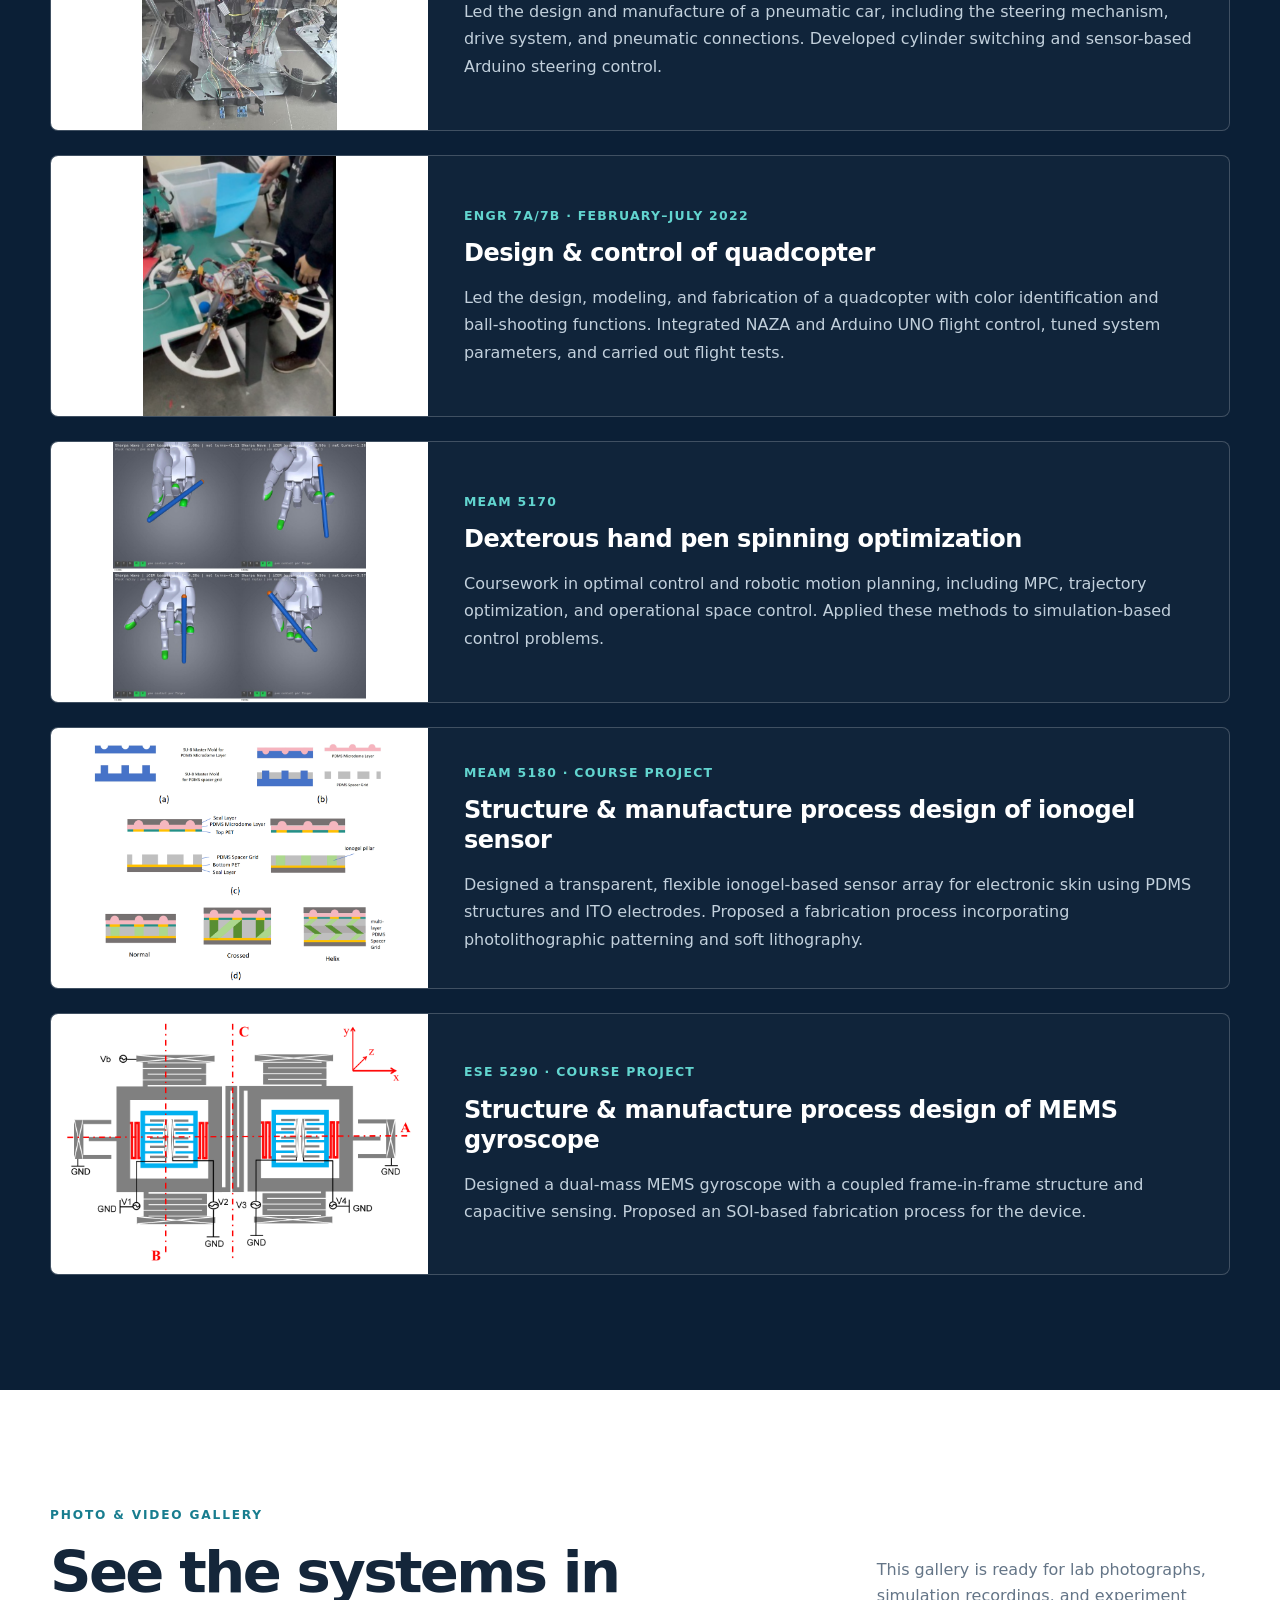
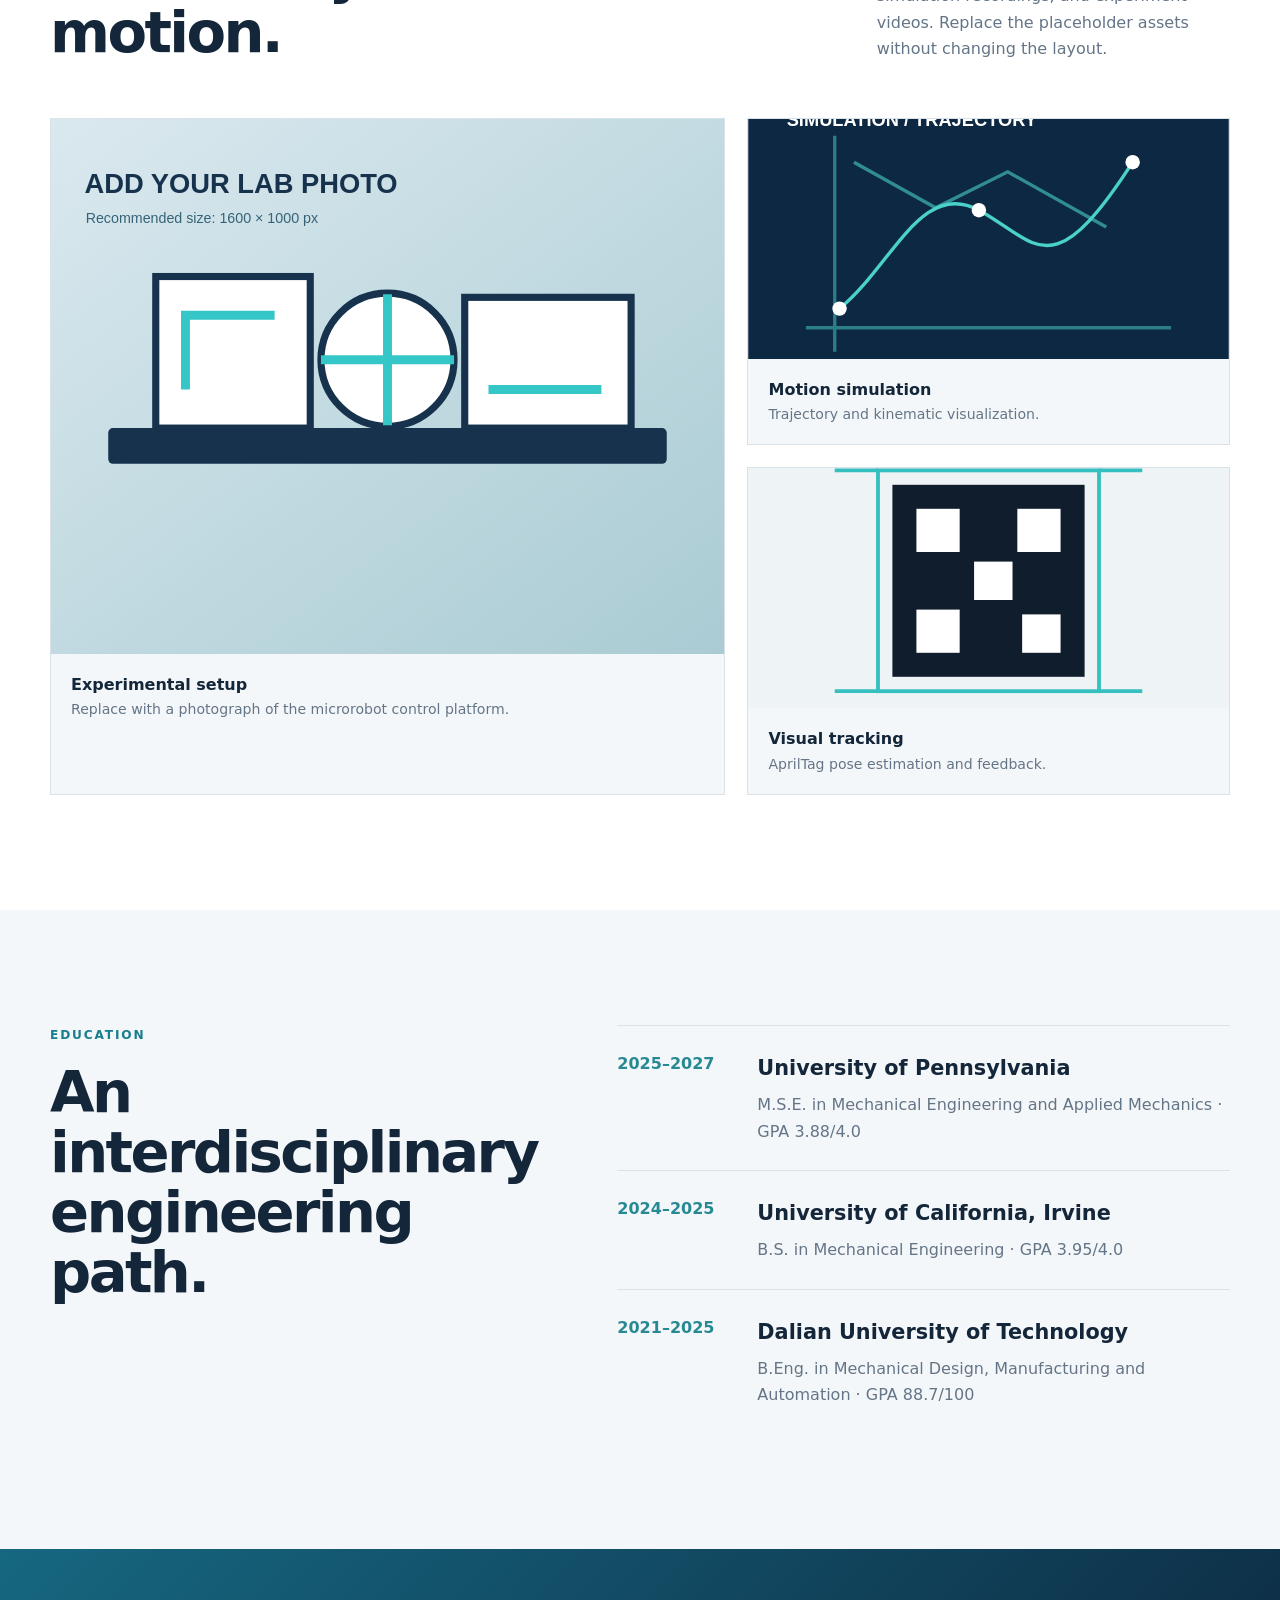
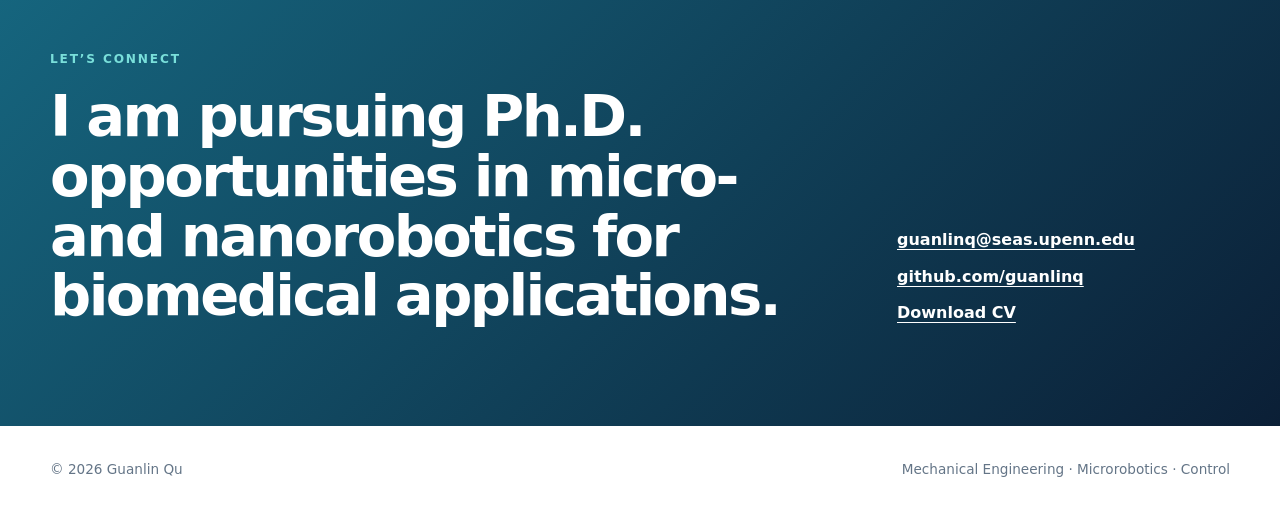
==== commit 1ddaca86: "Update coursework covers and project titles" ====
--- a/index.html
+++ b/index.html
@@ -13,7 +13,7 @@
     .course-grid.course-list{display:grid;grid-template-columns:minmax(0,1fr);gap:24px;border:0}
     .course-list .course-card{display:grid;grid-template-columns:minmax(220px,32%) minmax(0,1fr);padding:0;min-height:230px;border:1px solid rgba(255,255,255,.2);border-radius:8px;overflow:hidden;background:rgba(255,255,255,.025)}
     .course-list .course-card.hidden{display:none}
-    .course-art{background:#eaf3f6;display:flex;align-items:center;justify-content:center;overflow:hidden}
+    .course-art{height:260px;align-self:center;background:#fff;display:flex;align-items:center;justify-content:center;overflow:hidden}
     .course-art svg,.course-art img{display:block;width:100%;height:100%;min-height:230px;object-fit:contain}
     .course-list .course-info{padding:30px 36px;align-self:center}
     .course-list .course-code{margin:0 0 12px;color:#62d5cf;font-size:.78rem;font-weight:800;letter-spacing:.1em;text-transform:uppercase}
@@ -118,24 +118,24 @@
         </div>
         <div class="course-grid course-list">
           <article class="course-card" data-category="robotics">
-            <div class="course-art"><svg xmlns="http://www.w3.org/2000/svg" viewBox="0 0 410 270" role="img" aria-label="Pneumatic car design illustration"><rect width="410" height="270" fill="#eaf3f6"/><g stroke="#173b56" stroke-width="5" stroke-linejoin="round"><path d="M65 170V132h50l33-42h106l38 42h45v38Z" fill="#a5dfdf"/><path d="M145 95l-22 37h145l-25-37Z" fill="#e6f6f7"/><circle cx="126" cy="172" r="27" fill="#173b56"/><circle cx="281" cy="172" r="27" fill="#173b56"/><circle cx="126" cy="172" r="10" fill="#7ad2d1"/><circle cx="281" cy="172" r="10" fill="#7ad2d1"/></g><rect x="157" y="146" width="72" height="20" rx="10" fill="#fff" stroke="#259ca4" stroke-width="3"/><path d="M193 146v-25m36 35h31" fill="none" stroke="#259ca4" stroke-width="3"/><path d="M69 215h272" stroke="#91afc0" stroke-width="2"/></svg></div>
+            <div class="course-art"><img src="car-cover.jpg" alt="Pneumatic car prototype and control electronics" loading="lazy"></div>
             <div class="course-info"><p class="course-code">ENGRMAE 106 · February–April 2024</p><h3>Design &amp; control of pneumatic car</h3><p class="course-description">Led the design and manufacture of a pneumatic car, including the steering mechanism, drive system, and pneumatic connections. Developed cylinder switching and sensor-based Arduino steering control.</p></div>
           </article>
           <article class="course-card" data-category="robotics">
-            <div class="course-art"><svg xmlns="http://www.w3.org/2000/svg" viewBox="0 0 410 270" role="img" aria-label="Quadcopter mechanical design illustration"><rect width="410" height="270" fill="#eaf3f6"/><path d="M137 72L273 196M273 72L137 196" stroke="#193b58" stroke-width="14" stroke-linecap="round"/><g fill="#d3eeee" stroke="#249ea7" stroke-width="4"><ellipse cx="125" cy="61" rx="59" ry="23"/><ellipse cx="285" cy="61" rx="59" ry="23"/><ellipse cx="125" cy="205" rx="59" ry="23"/><ellipse cx="285" cy="205" rx="59" ry="23"/></g><g stroke="#193b58" stroke-width="3"><path d="M84 61h82M244 61h82M84 205h82M244 205h82"/></g><rect x="170" y="103" width="70" height="60" rx="12" fill="#57c1c1" stroke="#193b58" stroke-width="4"/><circle cx="205" cy="131" r="12" fill="#193b58"/></svg></div>
+            <div class="course-art"><img src="quadcopter-cover.png" alt="Quadcopter prototype" loading="lazy"></div>
             <div class="course-info"><p class="course-code">ENGR 7A/7B · February–July 2022</p><h3>Design &amp; control of quadcopter</h3><p class="course-description">Led the design, modeling, and fabrication of a quadcopter with color identification and ball-shooting functions. Integrated NAZA and Arduino UNO flight control, tuned system parameters, and carried out flight tests.</p></div>
           </article>
           <article class="course-card" data-category="robotics">
-            <div class="course-art"><svg xmlns="http://www.w3.org/2000/svg" viewBox="0 0 410 270" role="img" aria-label="Robotic control and trajectory illustration"><rect width="410" height="270" fill="#eaf3f6"/><path d="M65 205H345M85 225V50" stroke="#a3bdca" stroke-width="2"/><path d="M90 198C150 180 130 95 210 108S270 185 335 70" fill="none" stroke="#24aaa9" stroke-width="5" stroke-dasharray="8 7"/><path d="M118 193L170 136 236 153 275 103" fill="none" stroke="#193b58" stroke-width="12" stroke-linejoin="round"/><g fill="#24aaa9" stroke="#193b58" stroke-width="4"><circle cx="118" cy="193" r="11"/><circle cx="170" cy="136" r="11"/><circle cx="236" cy="153" r="11"/></g></svg></div>
-            <div class="course-info"><p class="course-code">MEAM 5170</p><h3>Control &amp; Optimization with Applications in Robotics</h3><p class="course-description">Coursework in optimal control and robotic motion planning, including MPC, trajectory optimization, and operational space control. Applied these methods to simulation-based control problems.</p></div>
+            <div class="course-art"><img src="pen-spinning-cover.png" alt="Dexterous-hand pen spinning simulation" loading="lazy"></div>
+            <div class="course-info"><p class="course-code">MEAM 5170</p><h3>Dexterous hand pen spinning optimization</h3><p class="course-description">Coursework in optimal control and robotic motion planning, including MPC, trajectory optimization, and operational space control. Applied these methods to simulation-based control problems.</p></div>
           </article>
           <article class="course-card" data-category="micro">
-            <div class="course-art"><svg xmlns="http://www.w3.org/2000/svg" viewBox="0 0 410 270" role="img" aria-label="Layered flexible tactile sensor illustration"><rect width="410" height="270" fill="#eaf3f6"/><g stroke="#1a536b" stroke-width="3" stroke-linejoin="round"><path d="M70 175L230 105 345 160 185 230Z" fill="#c5e8ea"/><path d="M70 140L230 70 345 125 185 195Z" fill="#75d2d0"/><path d="M70 105L230 35 345 90 185 160Z" fill="#e2f5f4"/></g><g fill="#2d9ca5"><circle cx="150" cy="99" r="7"/><circle cx="194" cy="80" r="7"/><circle cx="237" cy="62" r="7"/><circle cx="185" cy="115" r="7"/><circle cx="228" cy="97" r="7"/><circle cx="270" cy="79" r="7"/></g></svg></div>
-            <div class="course-info"><p class="course-code">MEAM 5180 · Course project</p><h3>Biomedical Microsystems</h3><p class="course-description">Designed a transparent, flexible ionogel-based sensor array for electronic skin using PDMS structures and ITO electrodes. Proposed a fabrication process incorporating photolithographic patterning and soft lithography.</p></div>
+            <div class="course-art"><img src="ionogel-cover.png" alt="Ionogel sensor structure and fabrication process" loading="lazy"></div>
+            <div class="course-info"><p class="course-code">MEAM 5180 · Course project</p><h3>Structure &amp; manufacture process design of ionogel sensor</h3><p class="course-description">Designed a transparent, flexible ionogel-based sensor array for electronic skin using PDMS structures and ITO electrodes. Proposed a fabrication process incorporating photolithographic patterning and soft lithography.</p></div>
           </article>
           <article class="course-card" data-category="micro">
-            <div class="course-art"><svg xmlns="http://www.w3.org/2000/svg" viewBox="0 0 410 270" role="img" aria-label="Dual mass MEMS gyroscope illustration"><rect width="410" height="270" fill="#eaf3f6"/><rect x="65" y="55" width="280" height="150" rx="8" fill="none" stroke="#1d455f" stroke-width="5"/><rect x="92" y="83" width="95" height="94" fill="#51bfbe" stroke="#1d455f" stroke-width="4"/><rect x="223" y="83" width="95" height="94" fill="#51bfbe" stroke="#1d455f" stroke-width="4"/><path d="M187 130h8l6-12 8 24 7-12h7M90 130H70M318 130h25" fill="none" stroke="#1d455f" stroke-width="4"/><g stroke="#287b8b" stroke-width="3"><path d="M112 58v19m18-19v19m18-19v19m100-19v19m18-19v19m18-19v19M112 184v19m18-19v19m18-19v19m100-19v19m18-19v19m18-19v19"/></g></svg></div>
-            <div class="course-info"><p class="course-code">ESE 5290 · Course project</p><h3>Micro- and Nano-Electromechanical Technologies</h3><p class="course-description">Designed a dual-mass MEMS gyroscope with a coupled frame-in-frame structure and capacitive sensing. Proposed an SOI-based fabrication process for the device.</p></div>
+            <div class="course-art"><img src="mems-gyroscope-cover.png" alt="MEMS gyroscope structure schematic" loading="lazy"></div>
+            <div class="course-info"><p class="course-code">ESE 5290 · Course project</p><h3>Structure &amp; manufacture process design of MEMS gyroscope</h3><p class="course-description">Designed a dual-mass MEMS gyroscope with a coupled frame-in-frame structure and capacitive sensing. Proposed an SOI-based fabrication process for the device.</p></div>
           </article>
         </div>
       </div>
@@ -174,5 +174,3 @@
   <script src="script.js"></script>
 </body>
 </html>
-
-
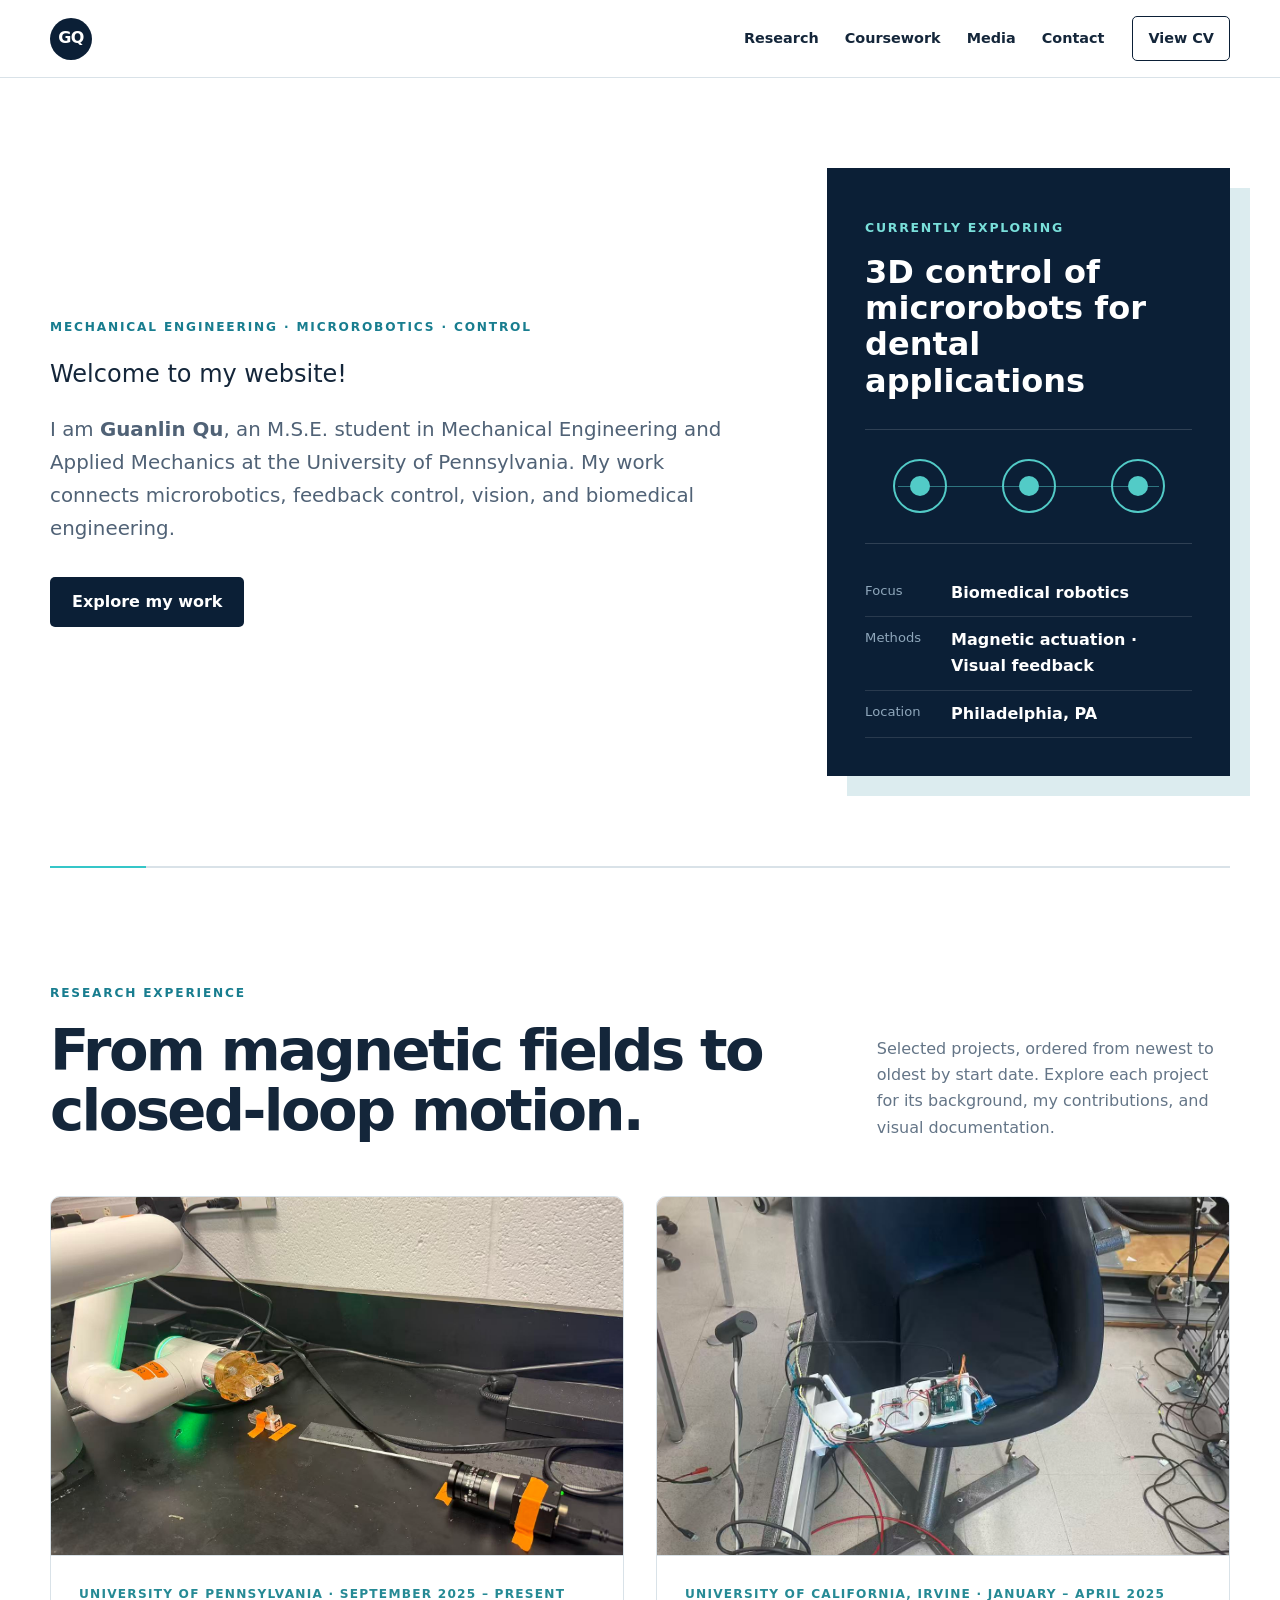
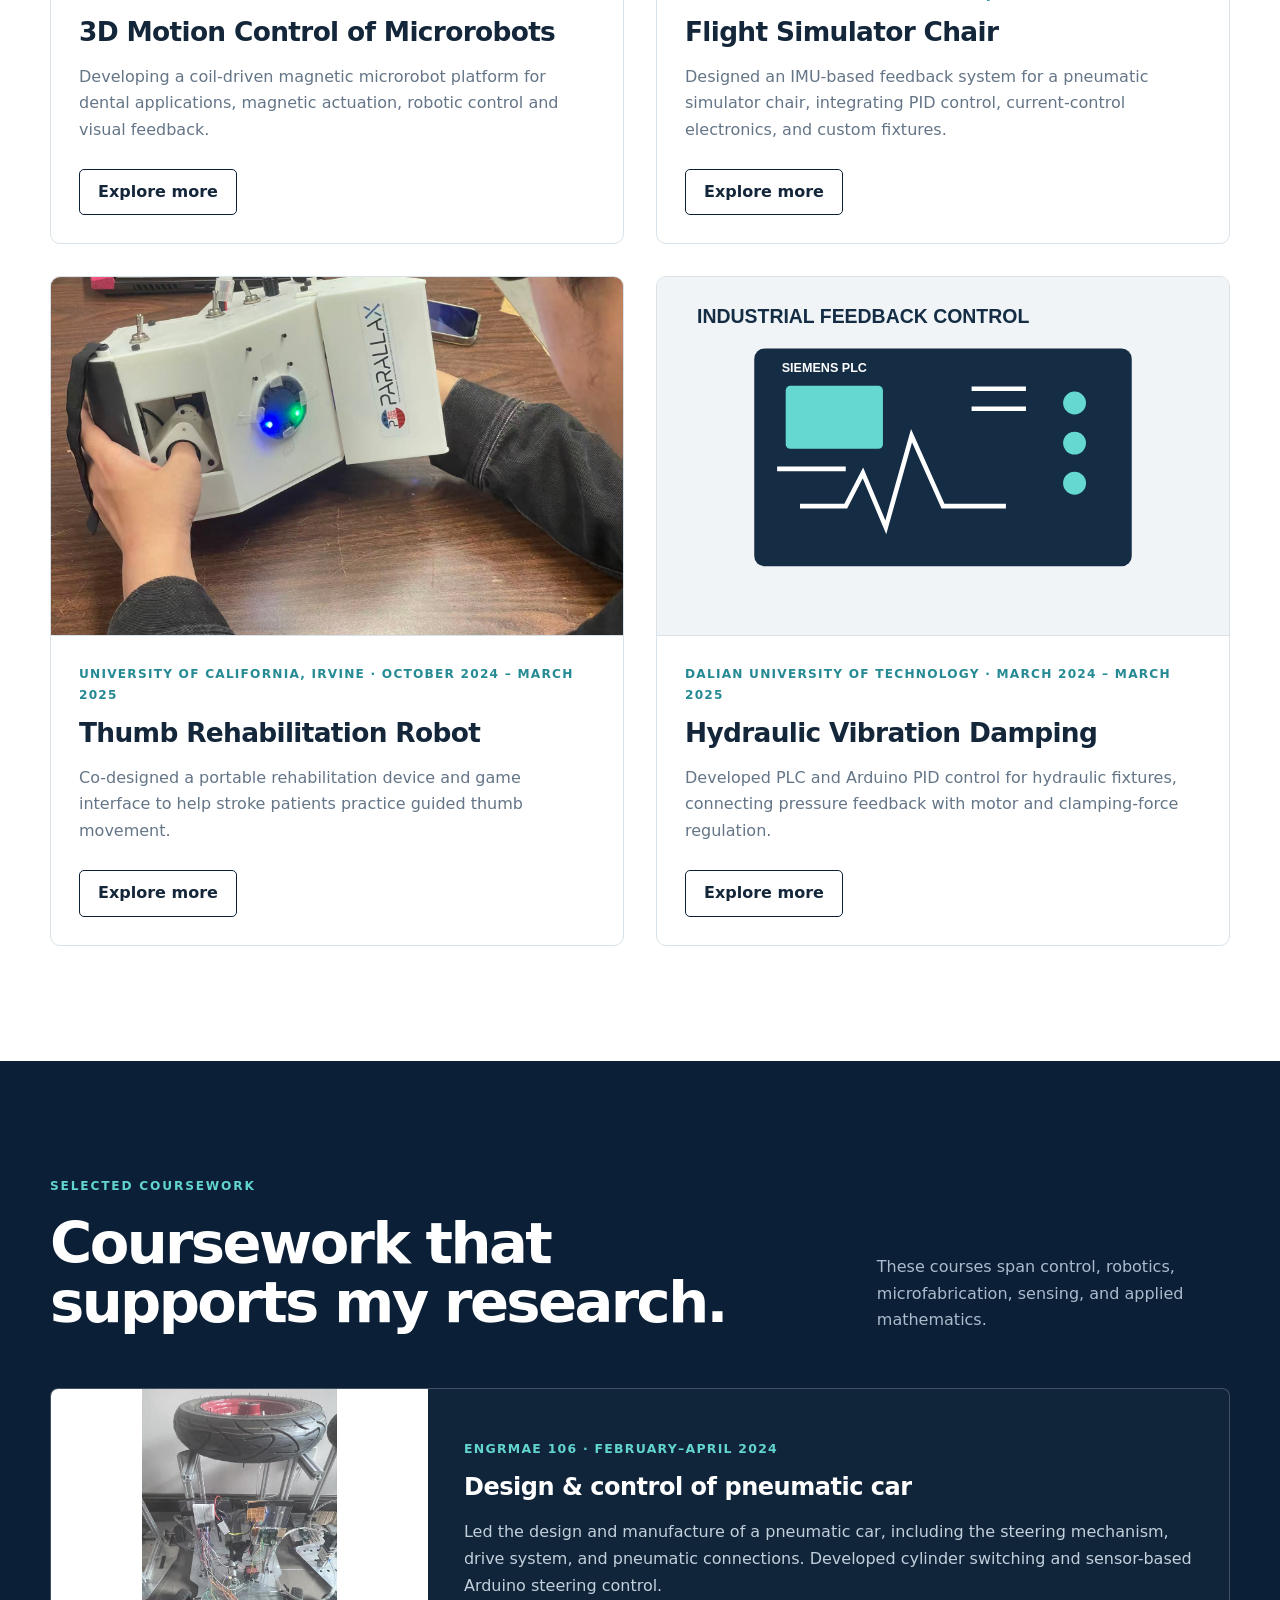
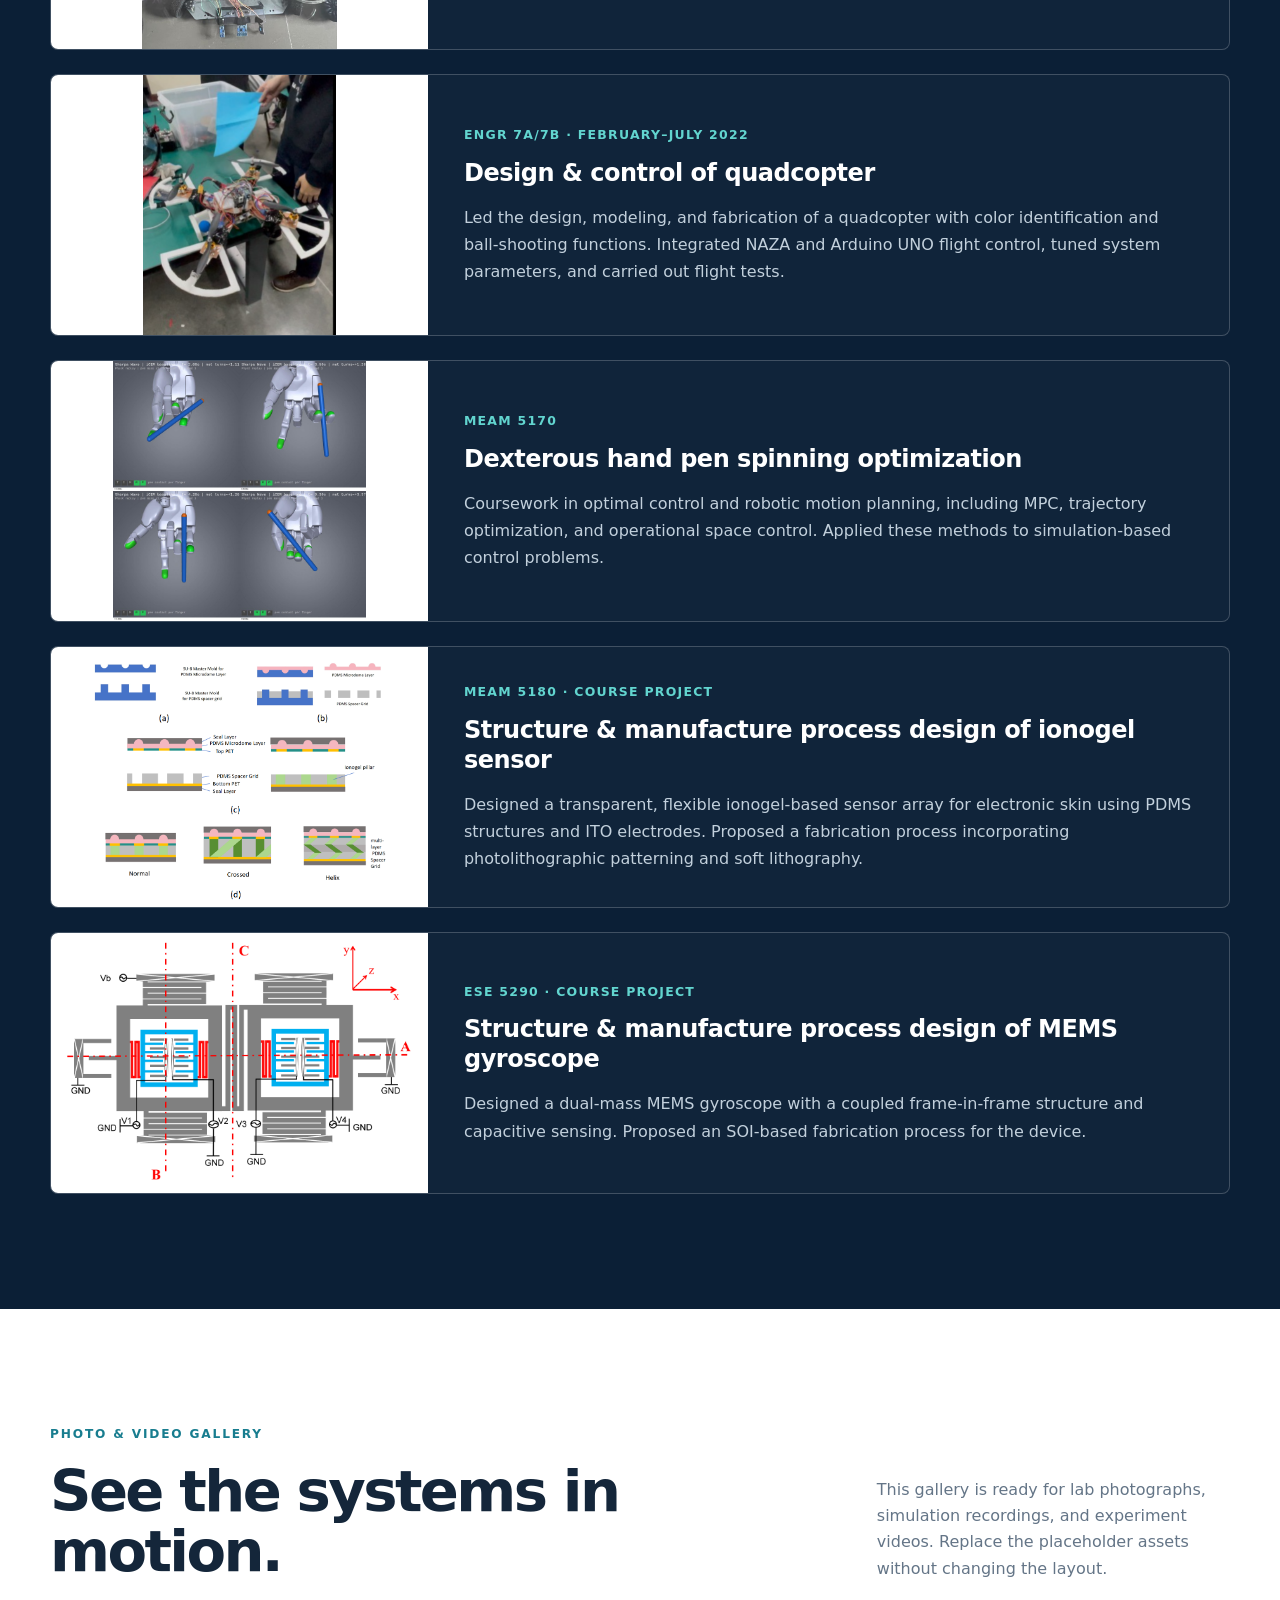
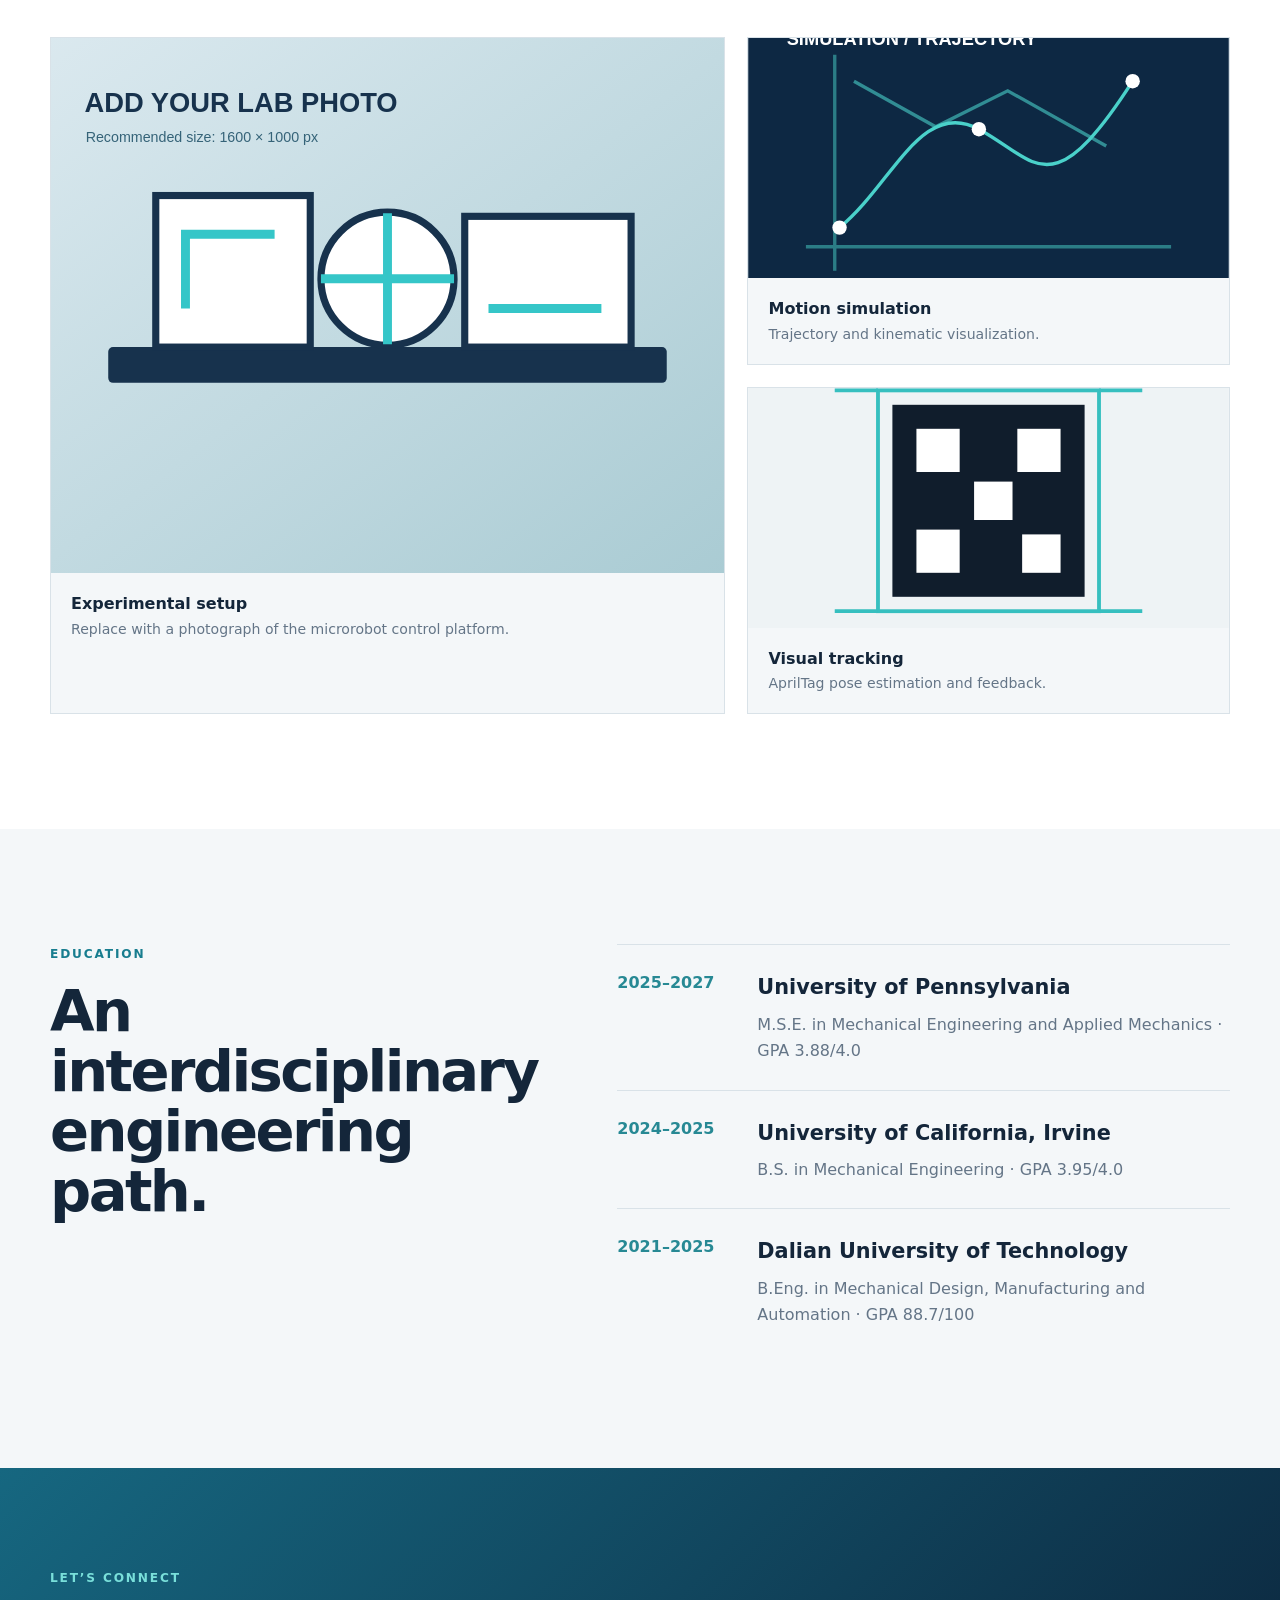
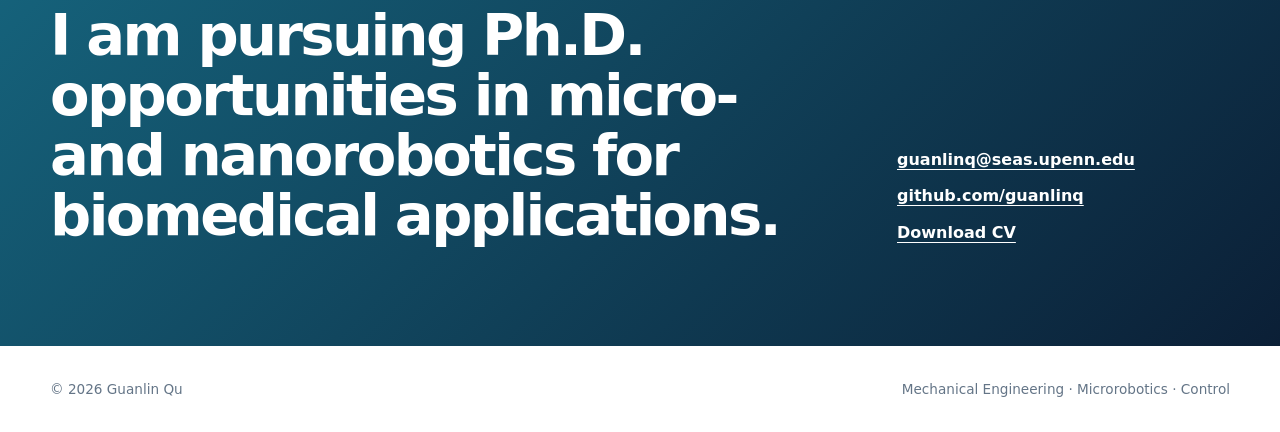
==== commit 468bb436: "Remove coursework category bar" ====
--- a/index.html
+++ b/index.html
@@ -110,12 +110,6 @@
           <div><p class="eyebrow">Selected coursework</p><h2>Coursework that supports my research.</h2></div>
           <p>These courses span control, robotics, microfabrication, sensing, and applied mathematics.</p>
         </div>
-        <div class="filter-row" role="group" aria-label="Filter courses by topic">
-          <button class="filter active" type="button" data-filter="all">All courses</button>
-          <button class="filter" type="button" data-filter="robotics">Robotics & control</button>
-          <button class="filter" type="button" data-filter="micro">Micro & nano</button>
-          <button class="filter" type="button" data-filter="math">Mathematics</button>
-        </div>
         <div class="course-grid course-list">
           <article class="course-card" data-category="robotics">
             <div class="course-art"><img src="car-cover.jpg" alt="Pneumatic car prototype and control electronics" loading="lazy"></div>
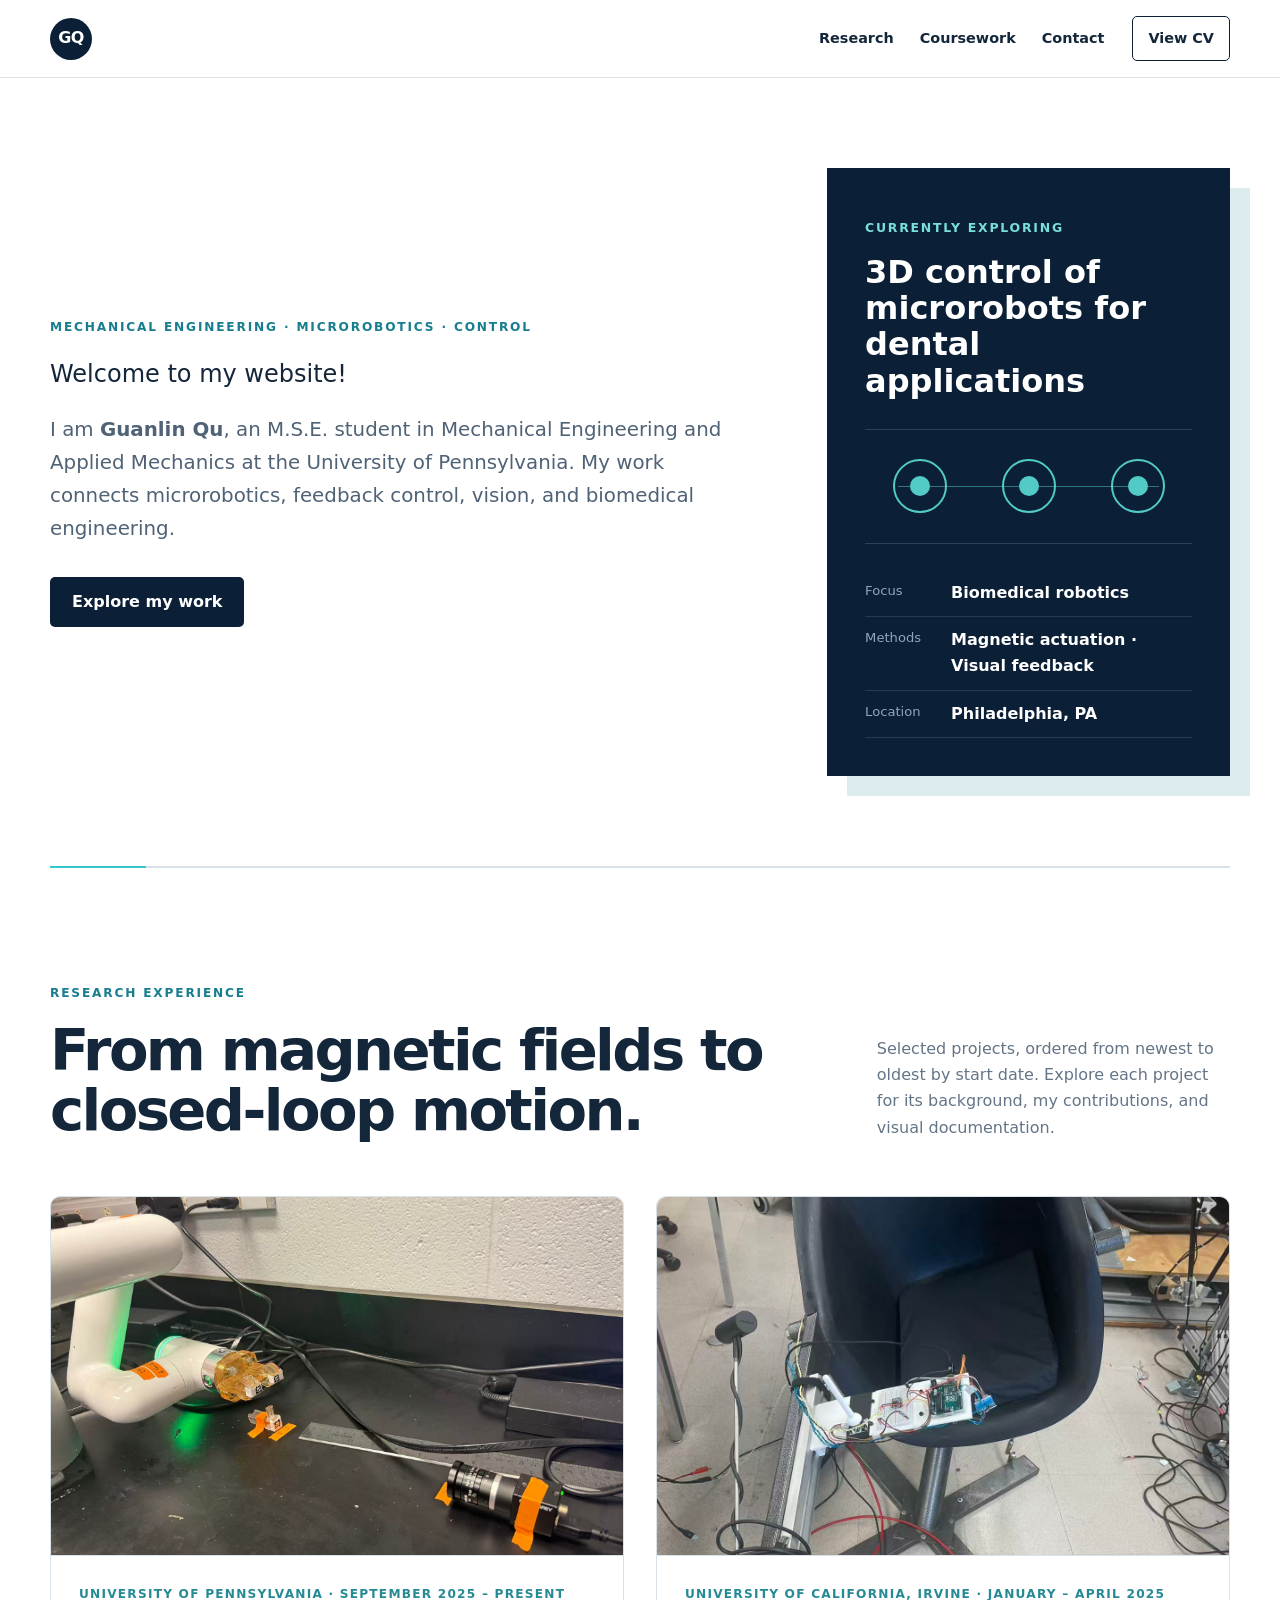
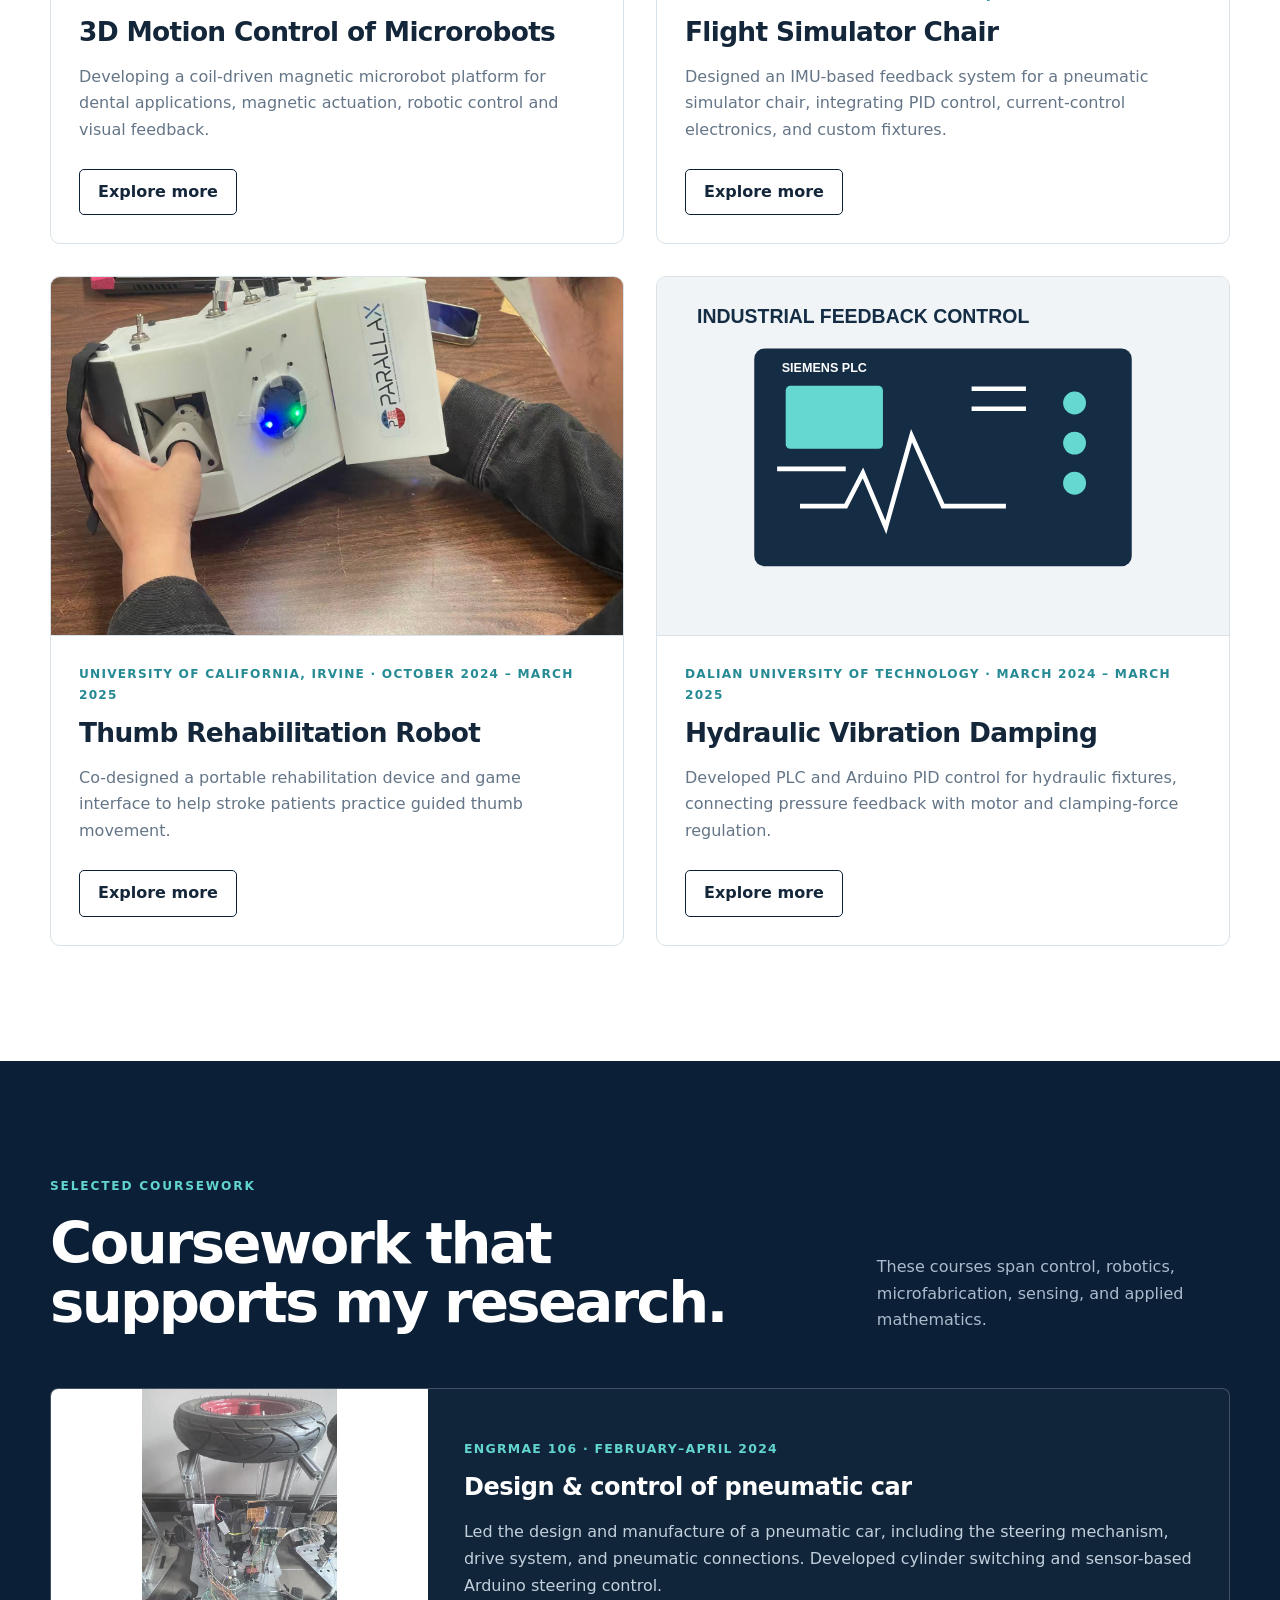
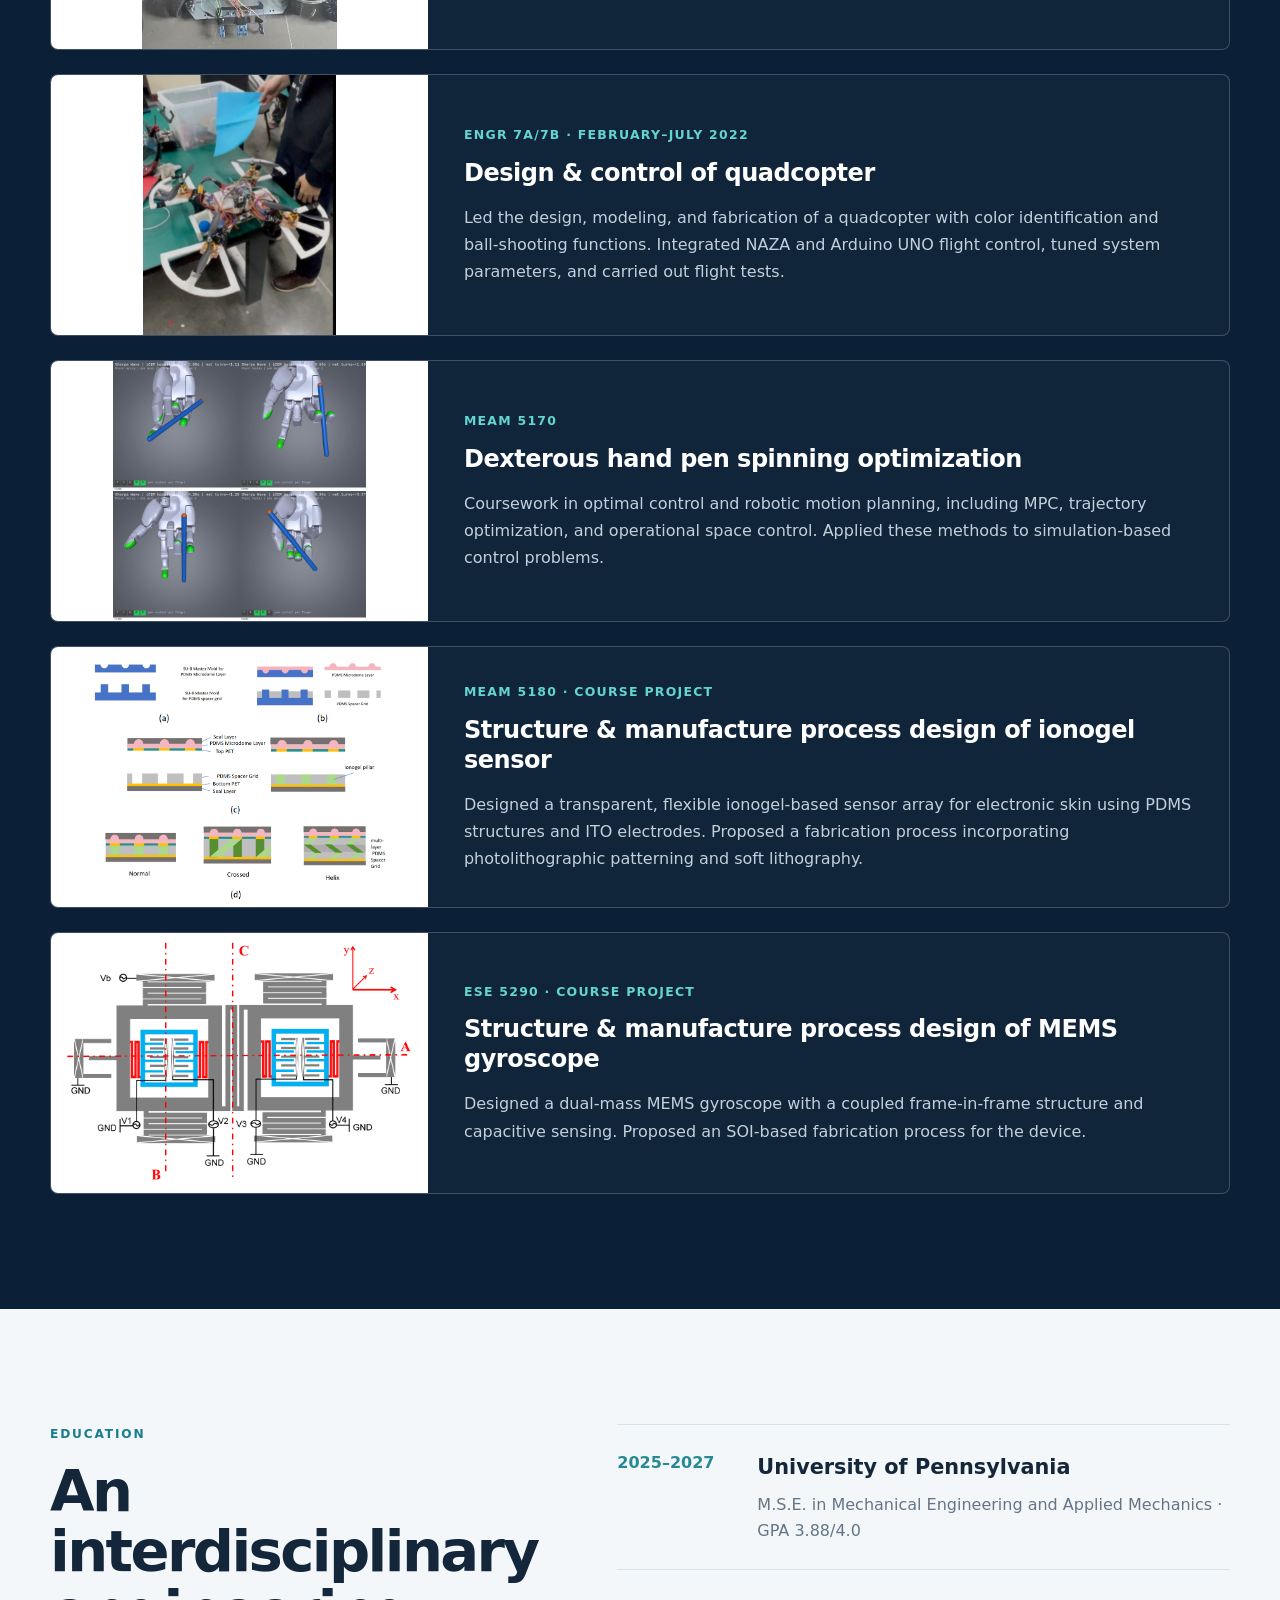
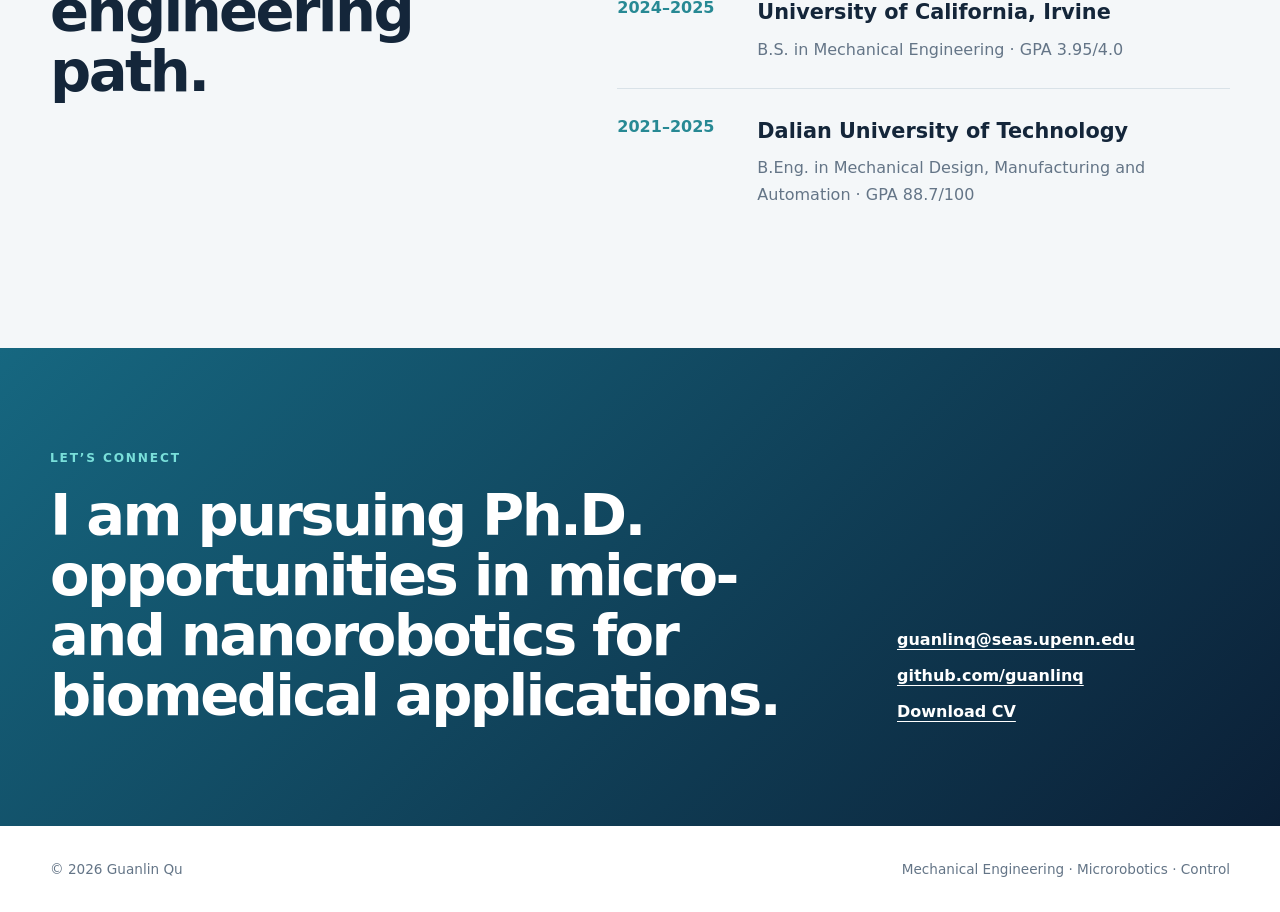
==== commit 99013c18: "Remove homepage photo and video gallery" ====
--- a/index.html
+++ b/index.html
@@ -28,7 +28,6 @@
     <nav aria-label="Main navigation">
       <a href="#research">Research</a>
       <a href="#coursework">Coursework</a>
-      <a href="#media">Media</a>
       <a href="#contact">Contact</a>
     </nav>
     <a class="cv-link" href="Guanlin_Qu_CV.pdf" target="_blank" rel="noopener">View CV</a>
@@ -135,18 +134,6 @@
       </div>
     </section>
 
-    <section class="section shell" id="media">
-      <div class="section-heading">
-        <div><p class="eyebrow">Photo & video gallery</p><h2>See the systems in motion.</h2></div>
-        <p>This gallery is ready for lab photographs, simulation recordings, and experiment videos. Replace the placeholder assets without changing the layout.</p>
-      </div>
-      <div class="gallery">
-        <figure class="gallery-large"><img src="gallery-lab.svg" alt="Placeholder for a laboratory setup photograph"><figcaption><strong>Experimental setup</strong><span>Replace with a photograph of the microrobot control platform.</span></figcaption></figure>
-        <figure><img src="gallery-simulation.svg" alt="Placeholder for a robot simulation image"><figcaption><strong>Motion simulation</strong><span>Trajectory and kinematic visualization.</span></figcaption></figure>
-        <figure><img src="gallery-tag.svg" alt="Placeholder for an AprilTag tracking image"><figcaption><strong>Visual tracking</strong><span>AprilTag pose estimation and feedback.</span></figcaption></figure>
-      </div>
-    </section>
-
     <section class="section path-section">
       <div class="shell path-grid">
         <div><p class="eyebrow">Education</p><h2>An interdisciplinary engineering path.</h2></div>
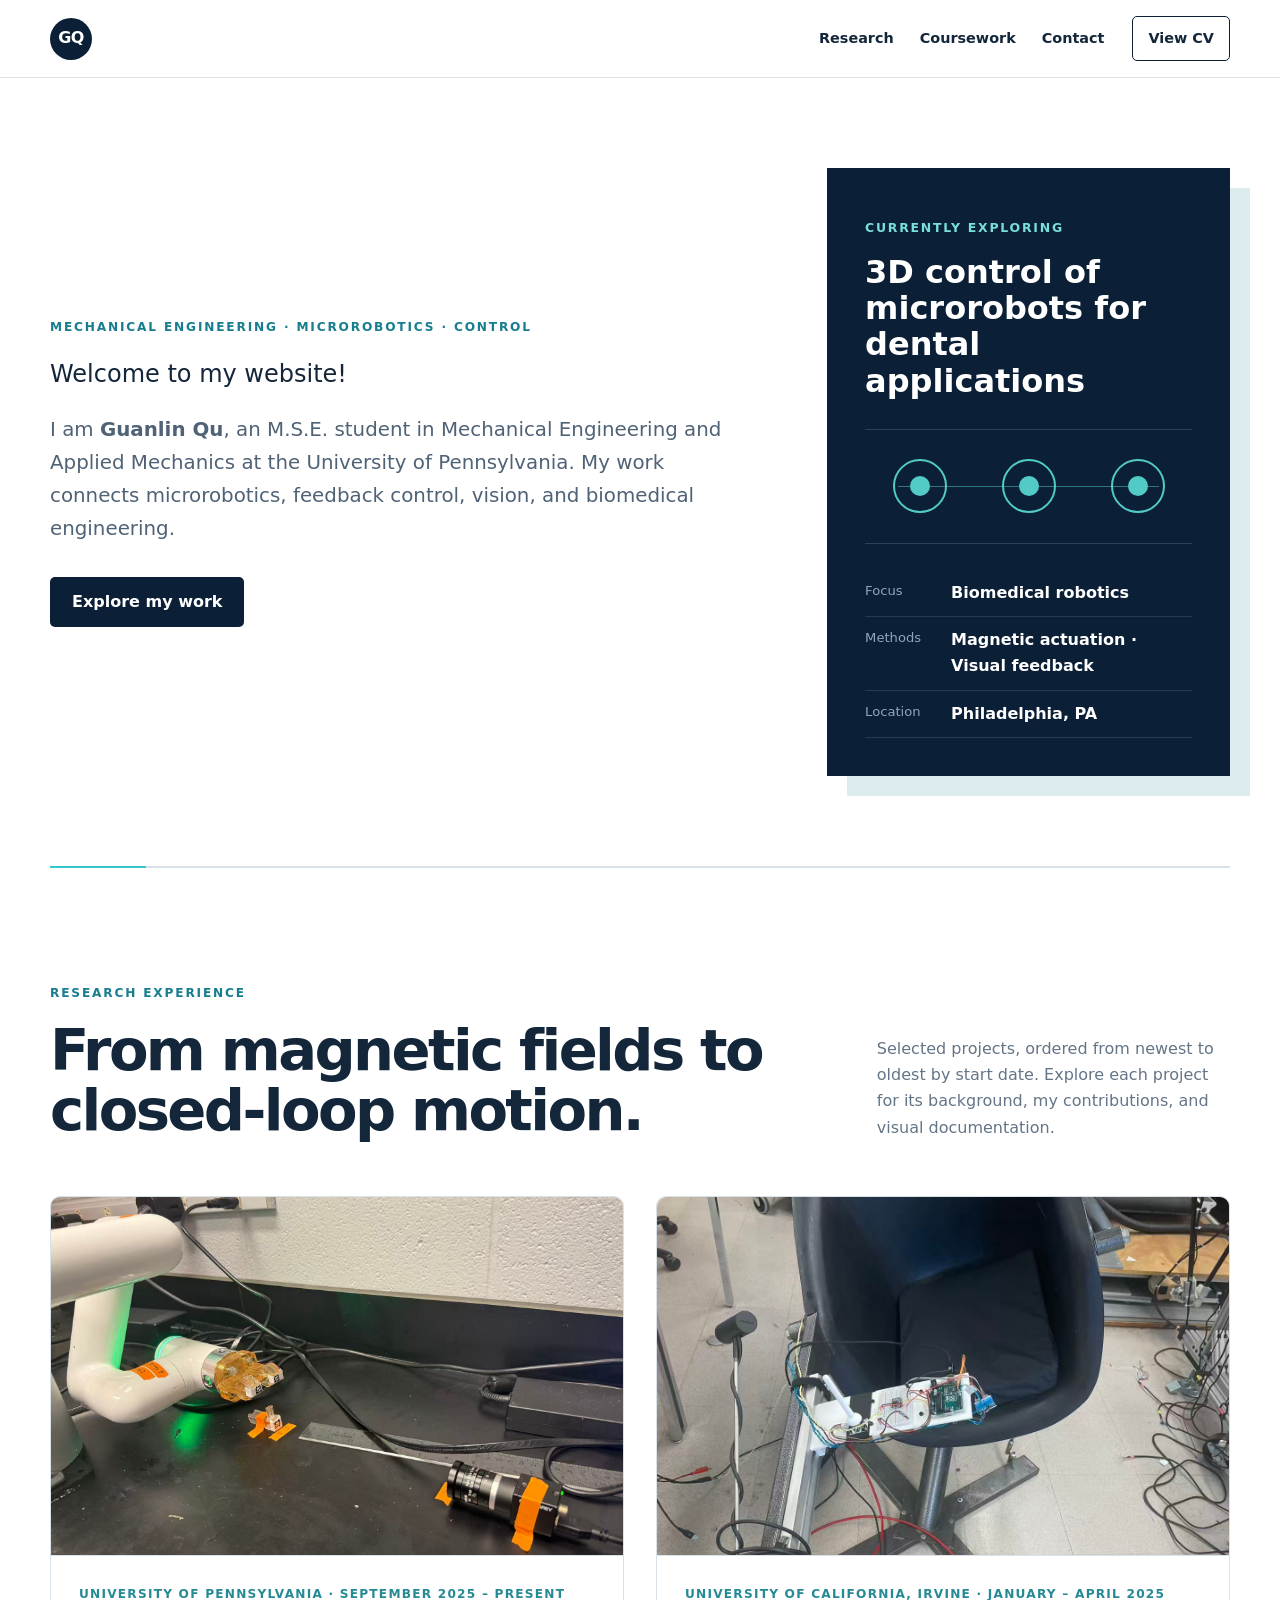
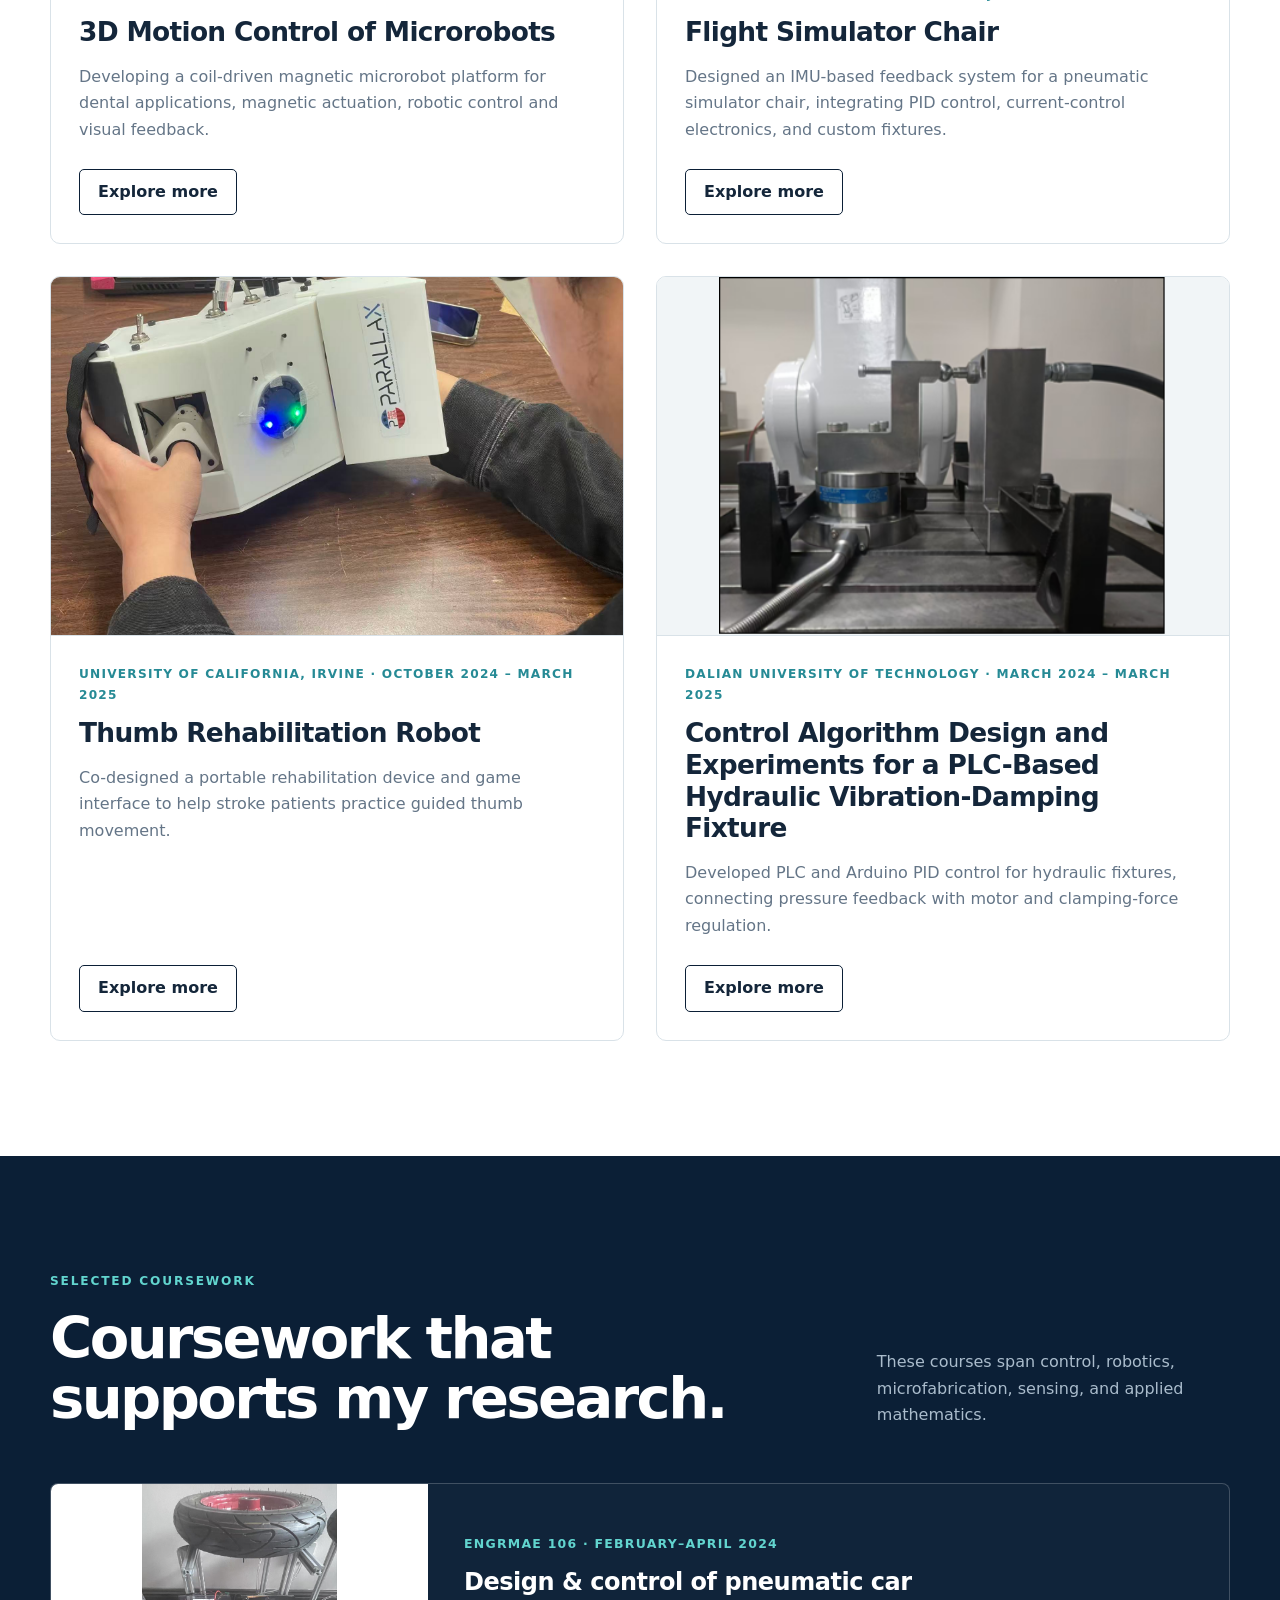
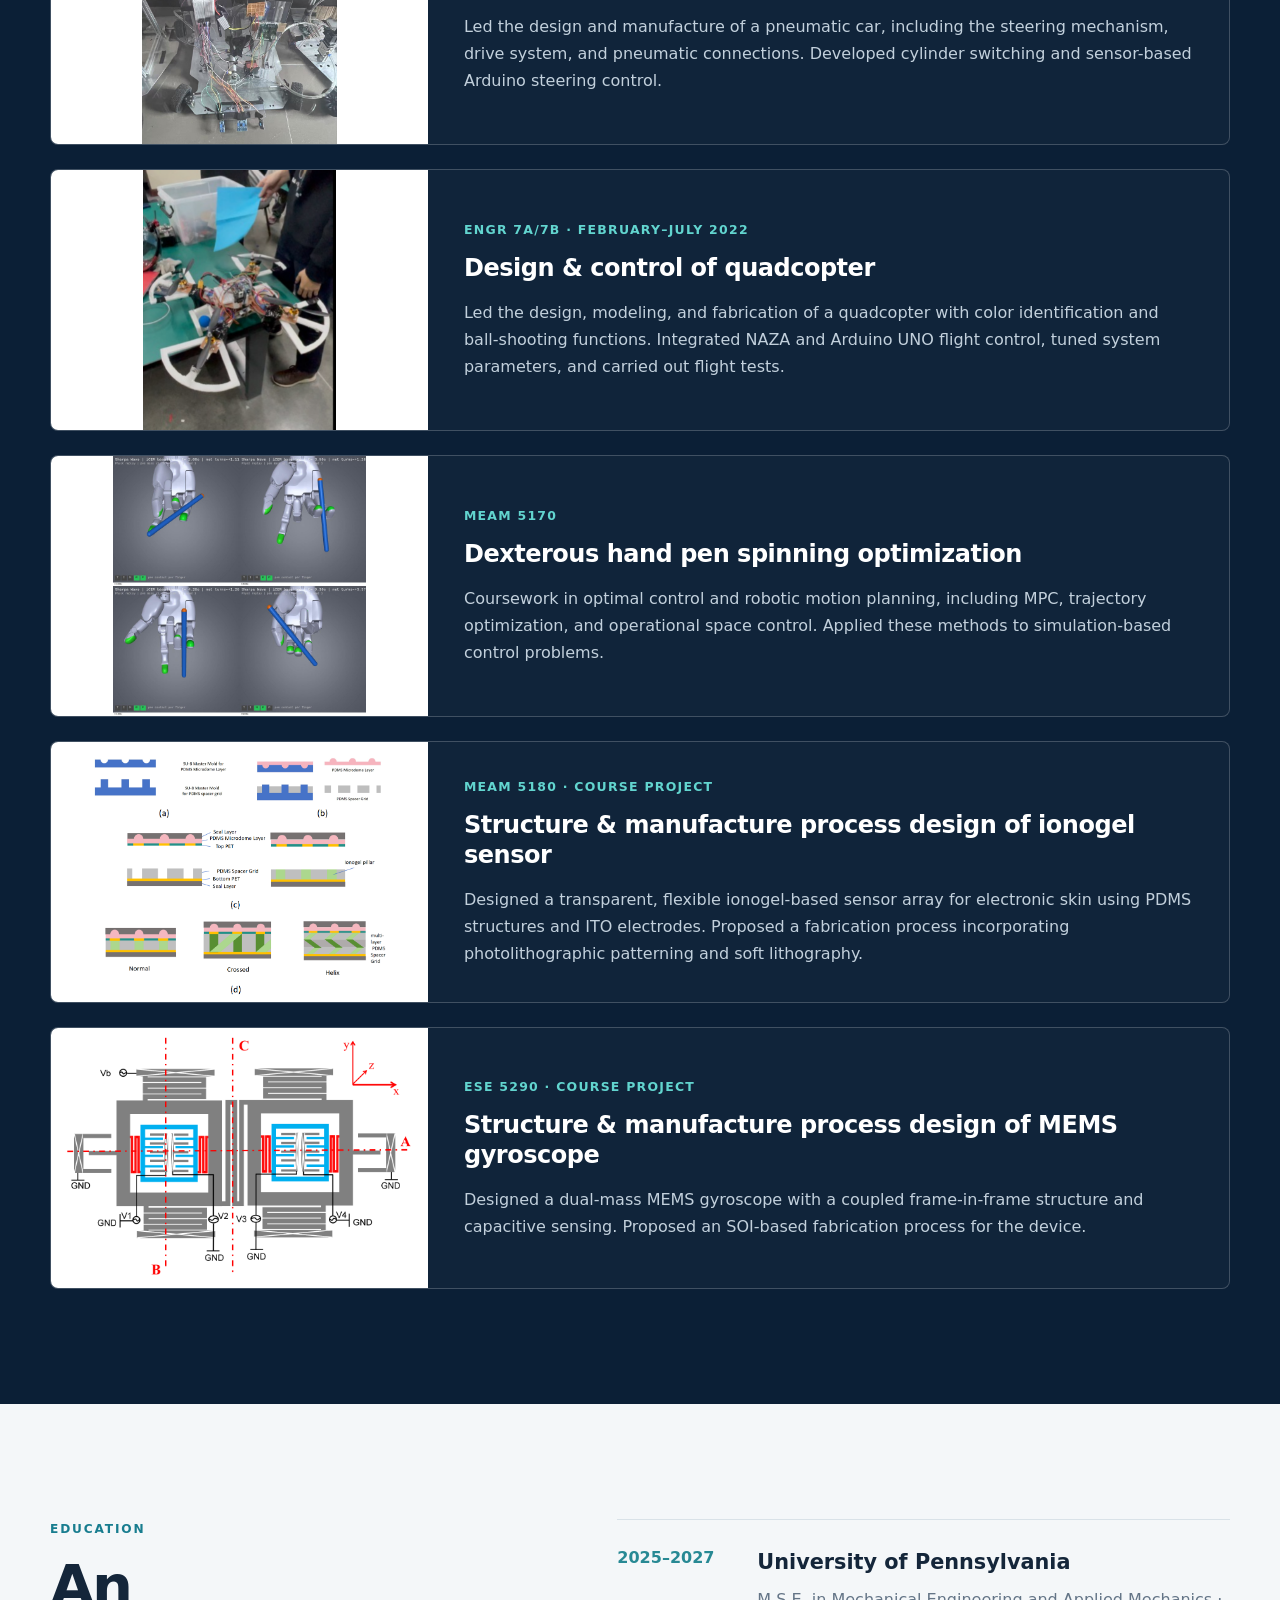
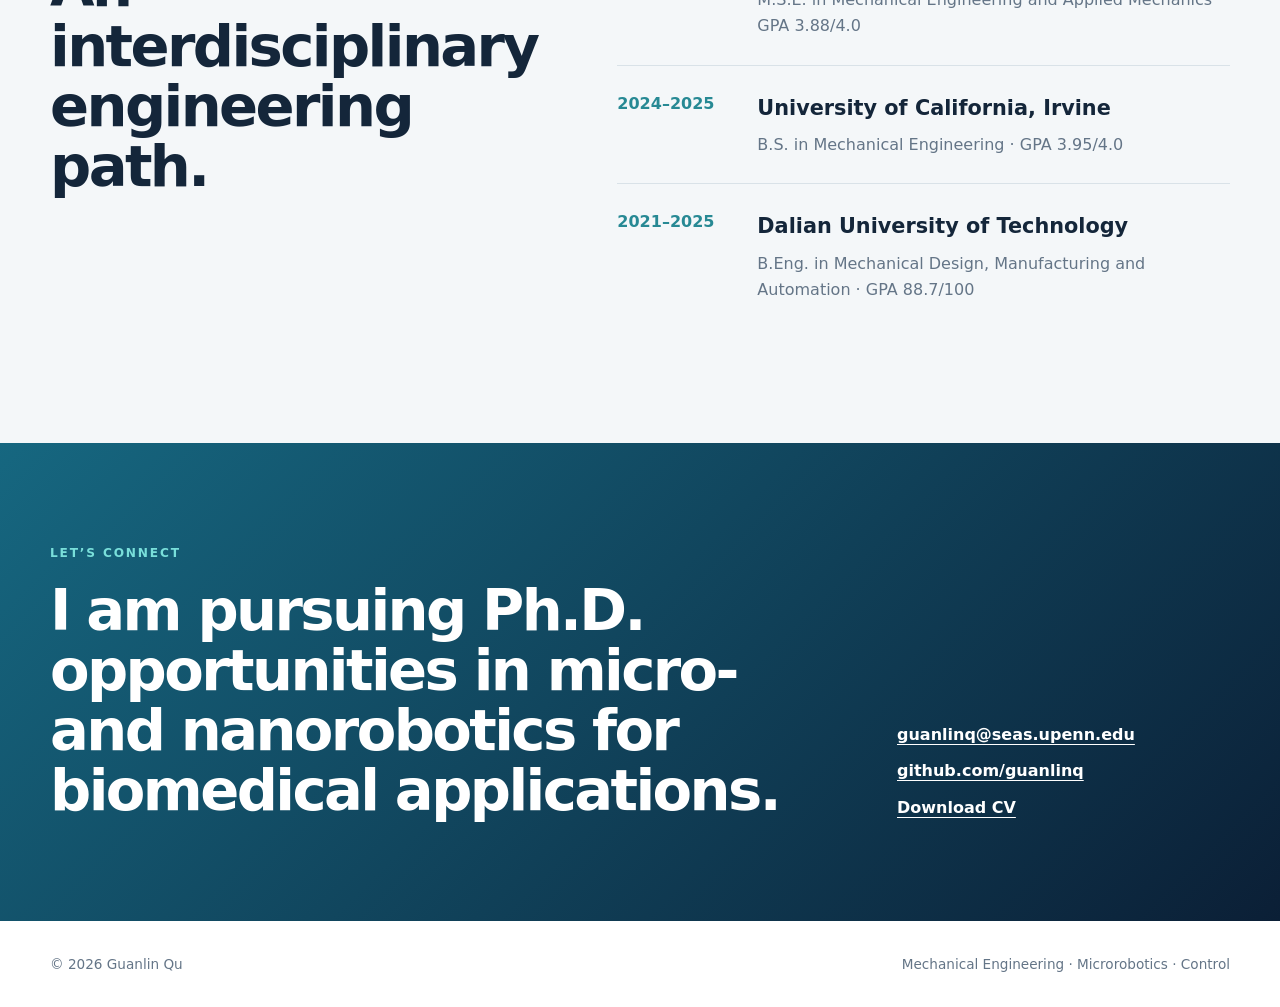
==== commit 589ab582: "Update fourth research project title and cover" ====
--- a/index.html
+++ b/index.html
@@ -92,12 +92,12 @@
           </div>
         </article>
         <article class="project-thumbnail">
-          <a class="thumbnail-image" href="hydraulic-vibration-damping.html" aria-label="Explore Hydraulic Vibration Damping"><img src="plc-control.svg" alt="Illustration of hydraulic vibration damping" loading="lazy"></a>
+          <a class="thumbnail-image" href="hydraulic-vibration-damping.html" aria-label="Explore Control Algorithm Design and Experiments for a PLC-Based Hydraulic Vibration-Damping Fixture"><img src="hydraulic-fixture-cover.png" alt="PLC-based hydraulic vibration-damping fixture experimental setup" loading="lazy" style="object-fit: contain; background: #f1f5f7;"></a>
           <div class="thumbnail-content">
             <p class="project-meta">Dalian University of Technology · March 2024 – March 2025</p>
-            <h3><a href="hydraulic-vibration-damping.html">Hydraulic Vibration Damping</a></h3>
+            <h3><a href="hydraulic-vibration-damping.html">Control Algorithm Design and Experiments for a PLC-Based Hydraulic Vibration-Damping Fixture</a></h3>
             <p class="thumbnail-summary">Developed PLC and Arduino PID control for hydraulic fixtures, connecting pressure feedback with motor and clamping-force regulation.</p>
-            <a class="explore-more" href="hydraulic-vibration-damping.html">Explore more<span class="sr-only">: Hydraulic Vibration Damping</span></a>
+            <a class="explore-more" href="hydraulic-vibration-damping.html">Explore more<span class="sr-only">: Control Algorithm Design and Experiments for a PLC-Based Hydraulic Vibration-Damping Fixture</span></a>
           </div>
         </article>
       </div>
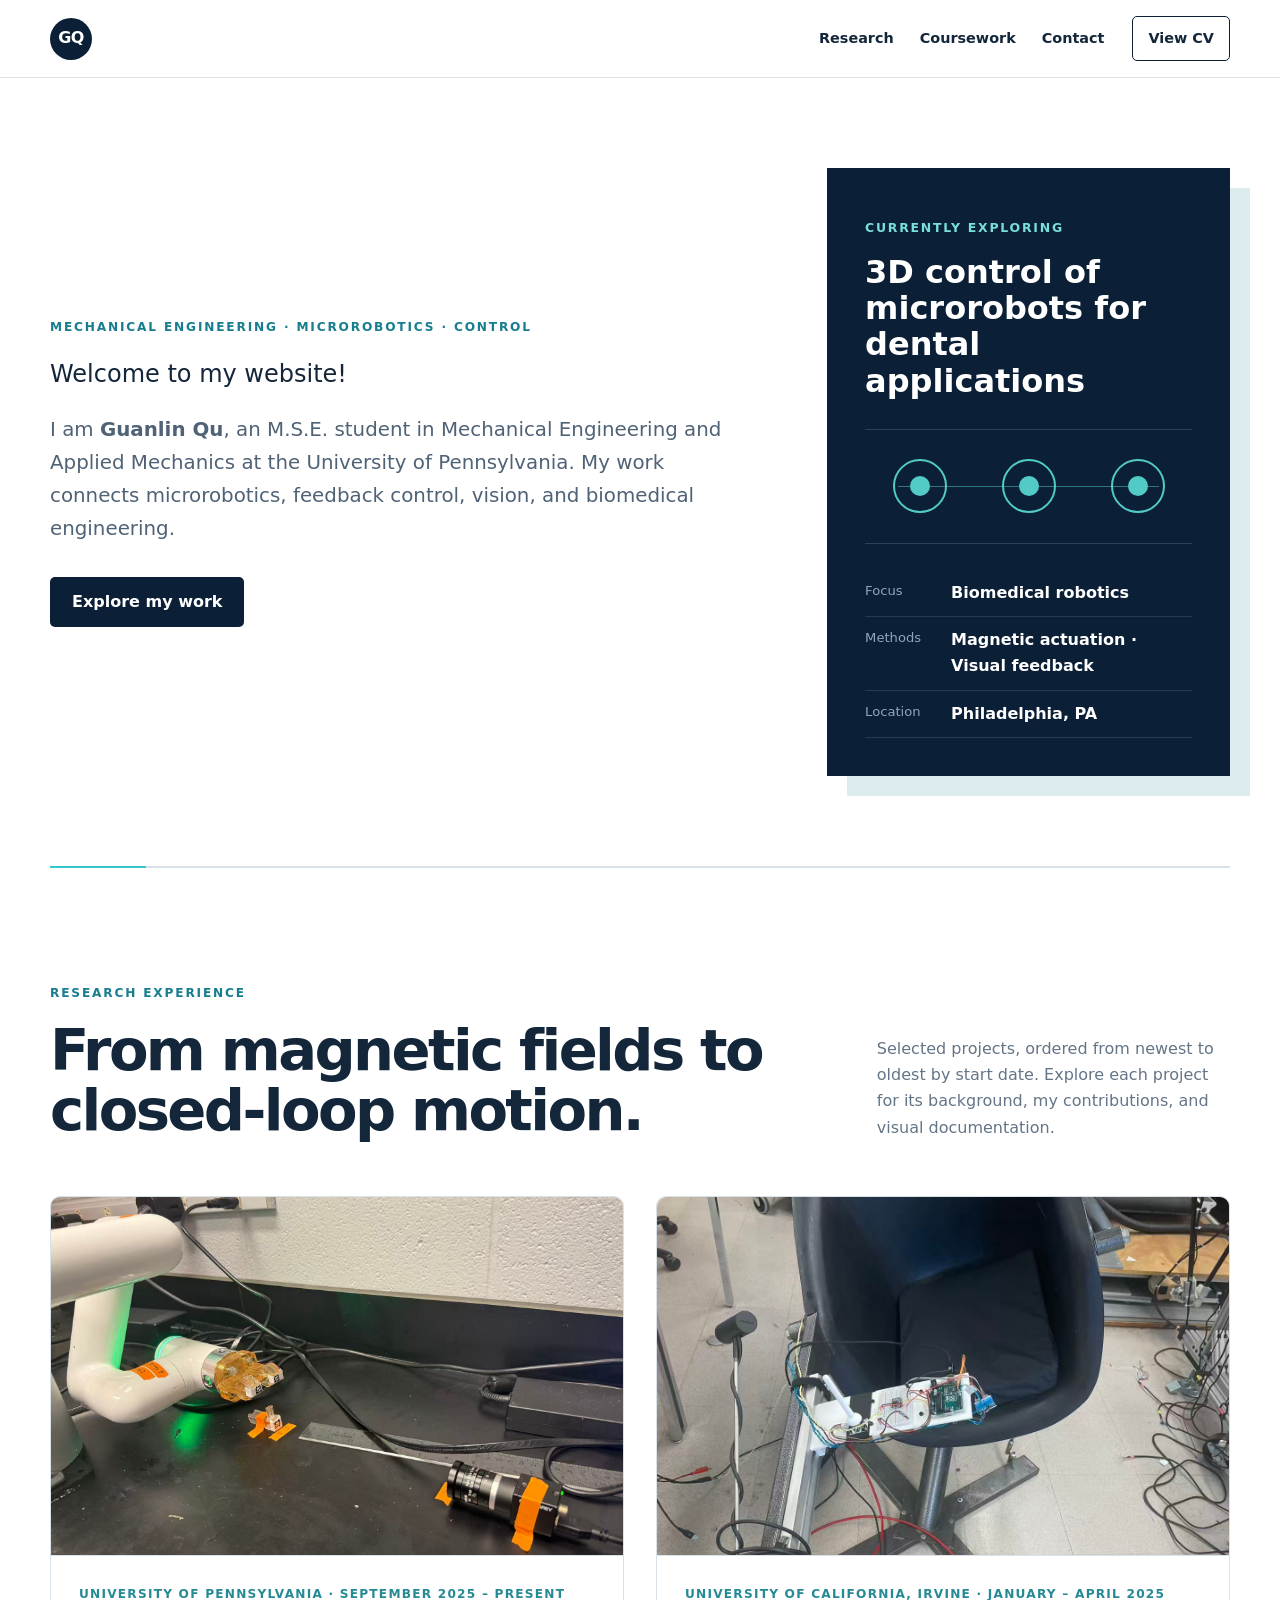
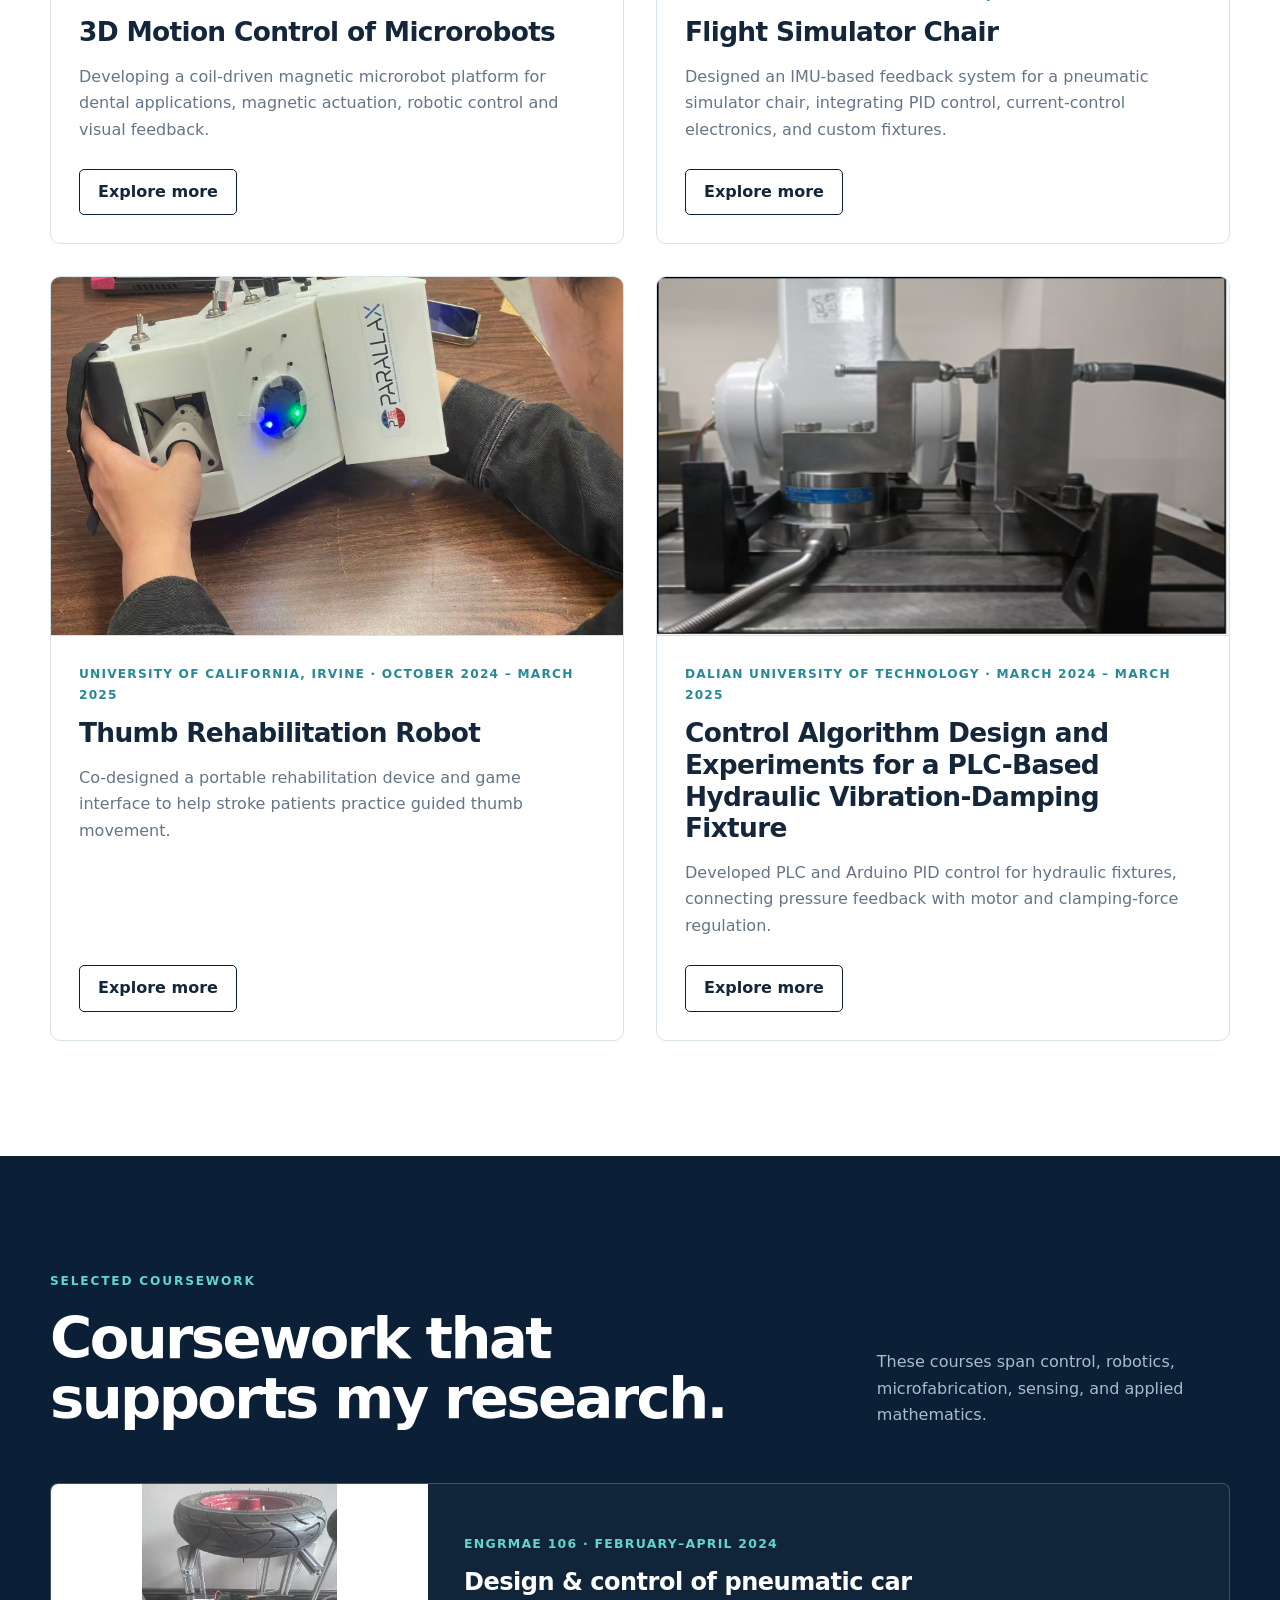
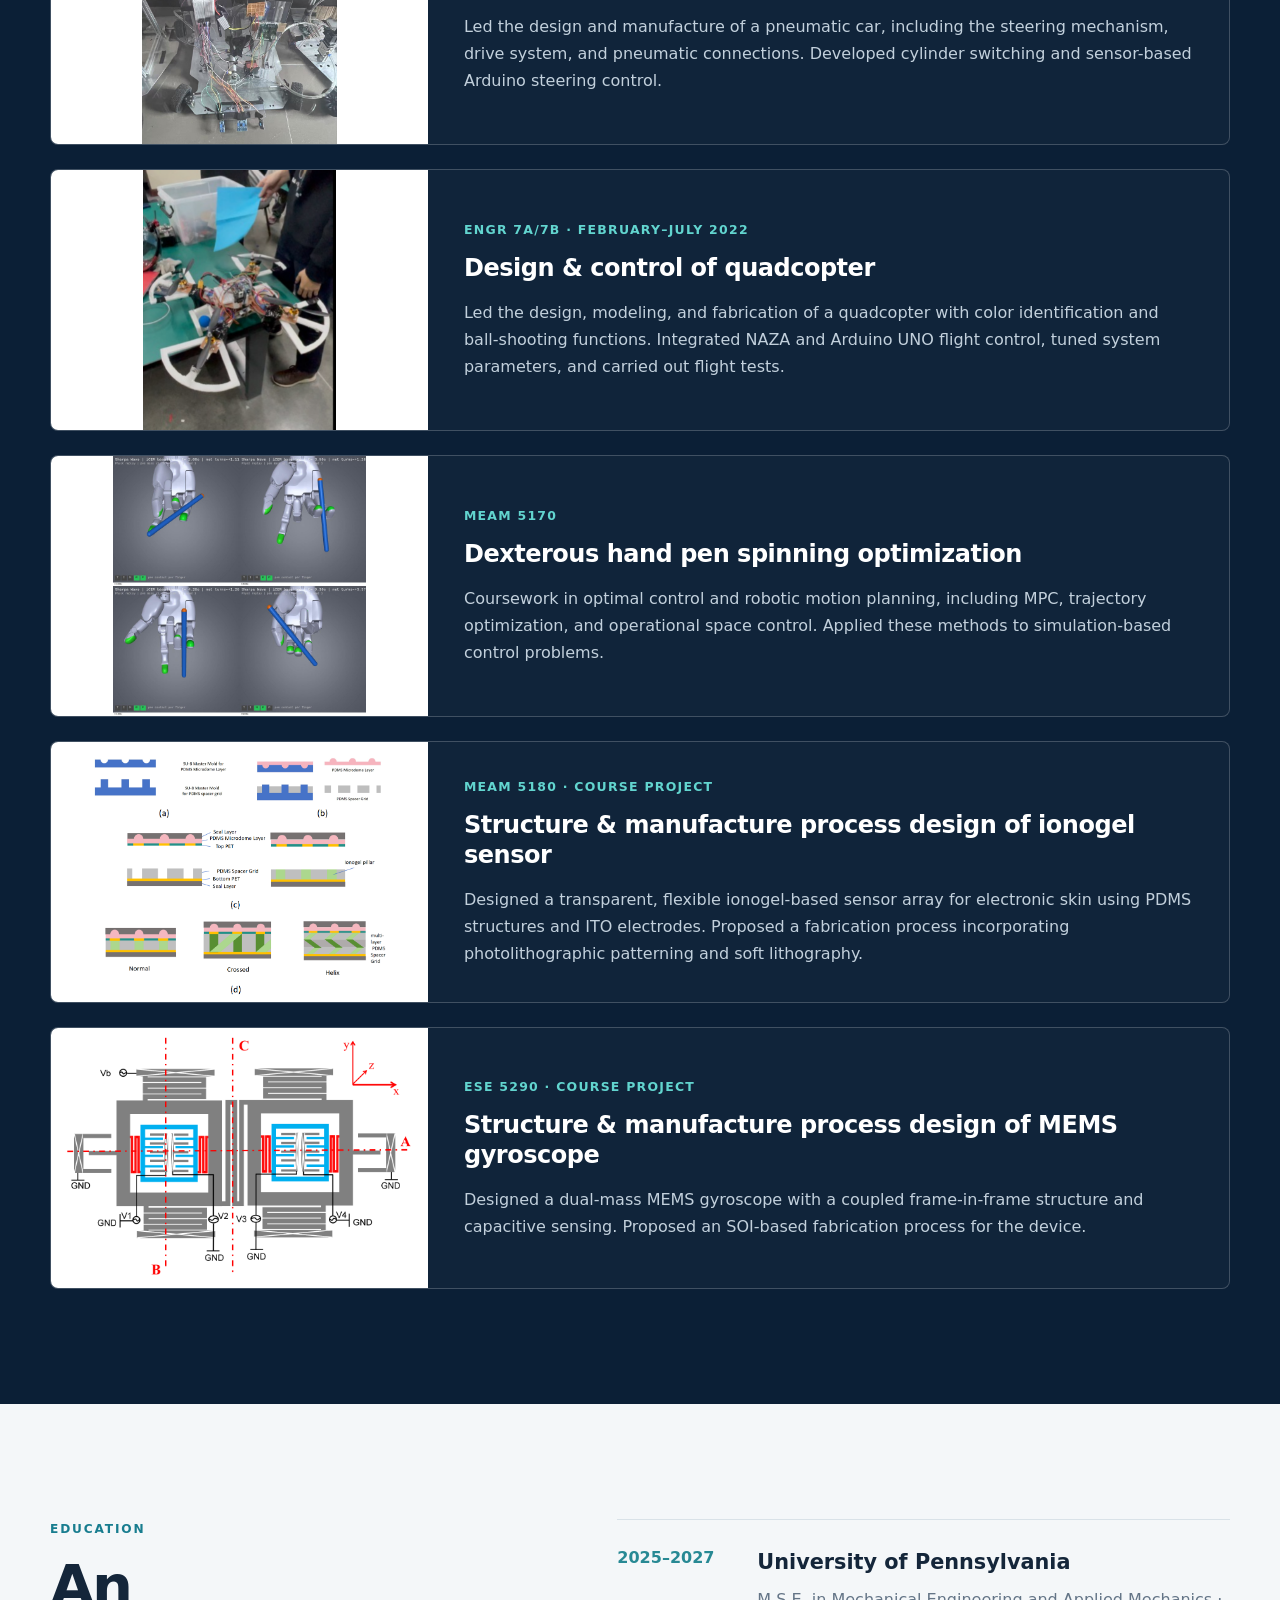
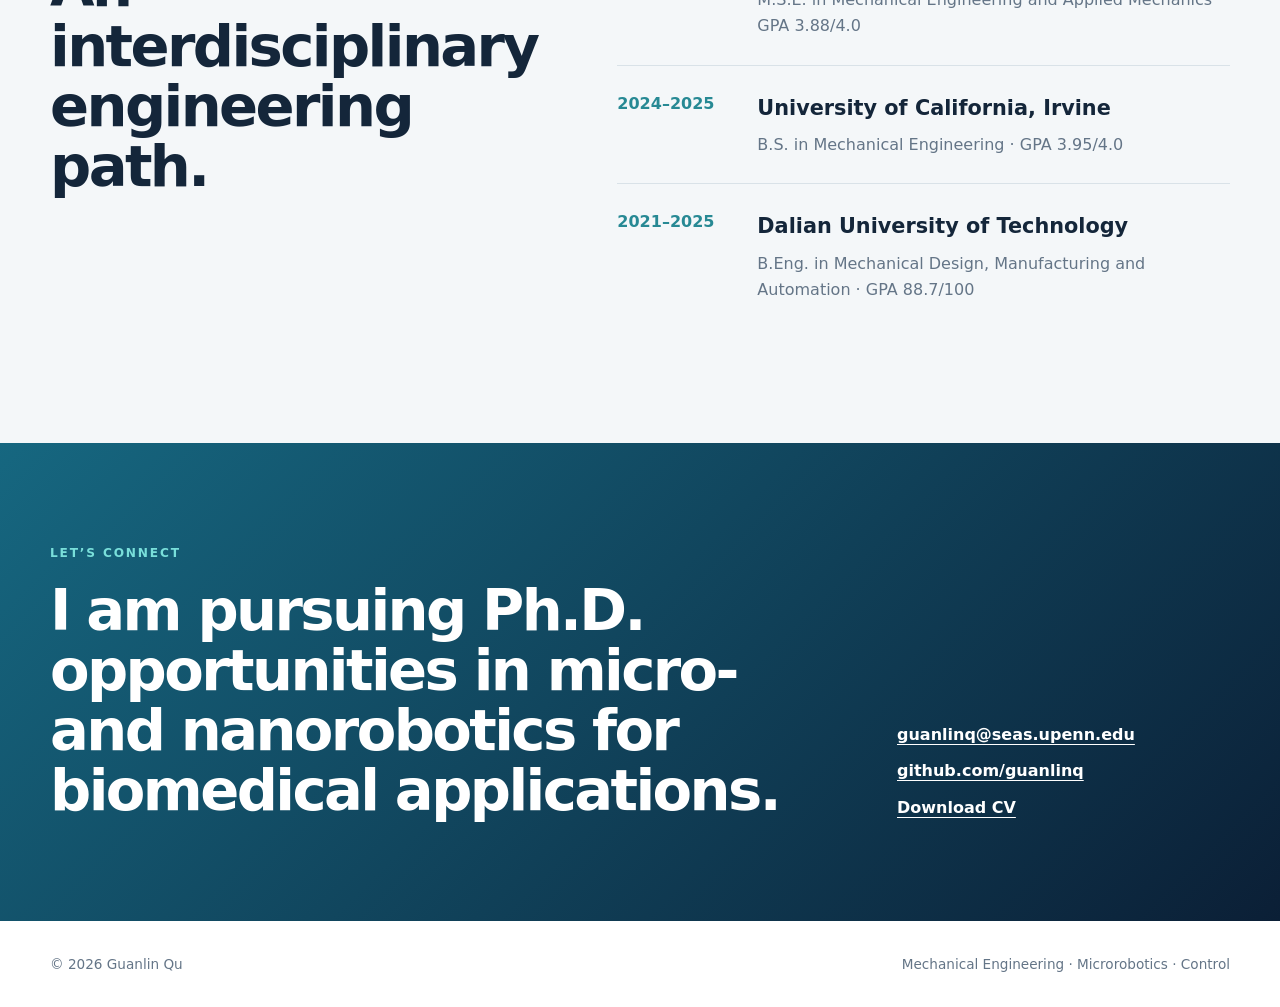
==== commit 7ec9e803: "Stretch hydraulic fixture cover to fill card" ====
--- a/index.html
+++ b/index.html
@@ -92,7 +92,7 @@
           </div>
         </article>
         <article class="project-thumbnail">
-          <a class="thumbnail-image" href="hydraulic-vibration-damping.html" aria-label="Explore Control Algorithm Design and Experiments for a PLC-Based Hydraulic Vibration-Damping Fixture"><img src="hydraulic-fixture-cover.png" alt="PLC-based hydraulic vibration-damping fixture experimental setup" loading="lazy" style="object-fit: contain; background: #f1f5f7;"></a>
+          <a class="thumbnail-image" href="hydraulic-vibration-damping.html" aria-label="Explore Control Algorithm Design and Experiments for a PLC-Based Hydraulic Vibration-Damping Fixture"><img src="hydraulic-fixture-cover.png" alt="PLC-based hydraulic vibration-damping fixture experimental setup" loading="lazy" style="width: 100%; height: 100%; object-fit: fill;"></a>
           <div class="thumbnail-content">
             <p class="project-meta">Dalian University of Technology · March 2024 – March 2025</p>
             <h3><a href="hydraulic-vibration-damping.html">Control Algorithm Design and Experiments for a PLC-Based Hydraulic Vibration-Damping Fixture</a></h3>
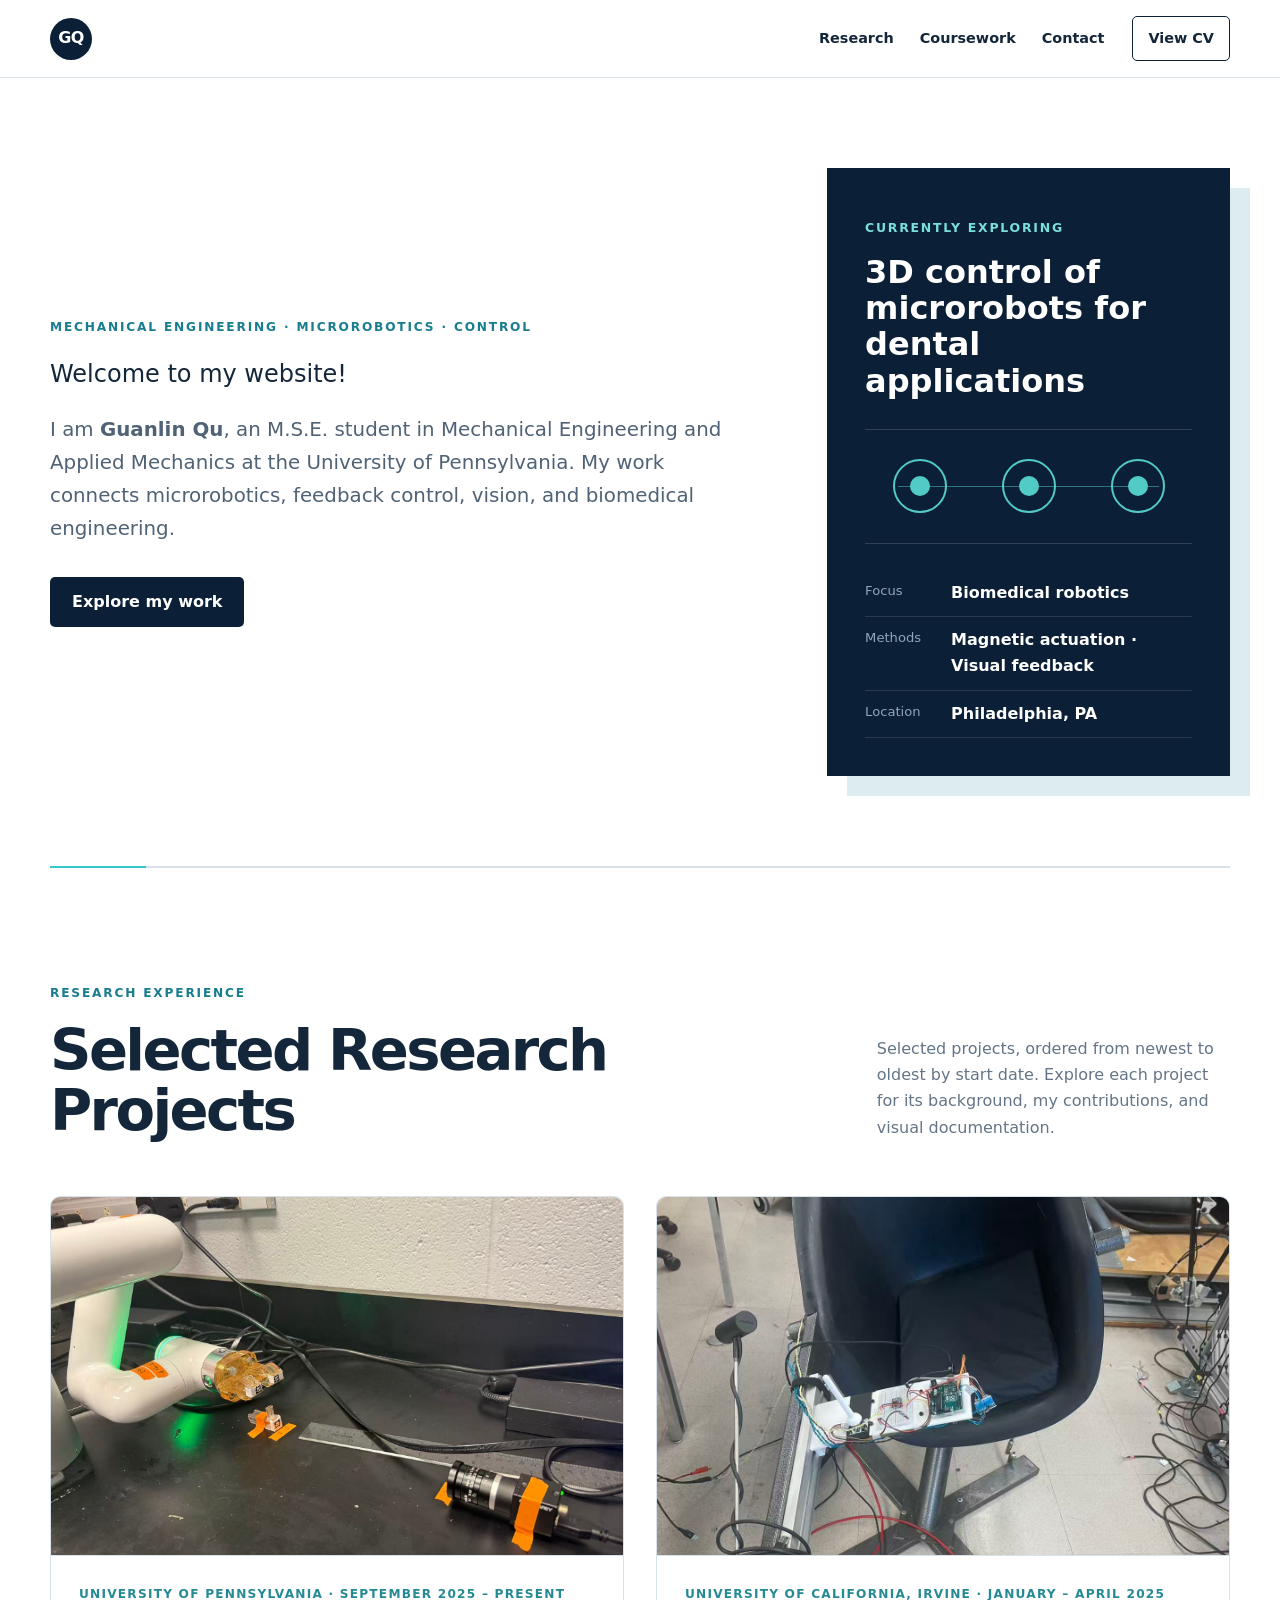
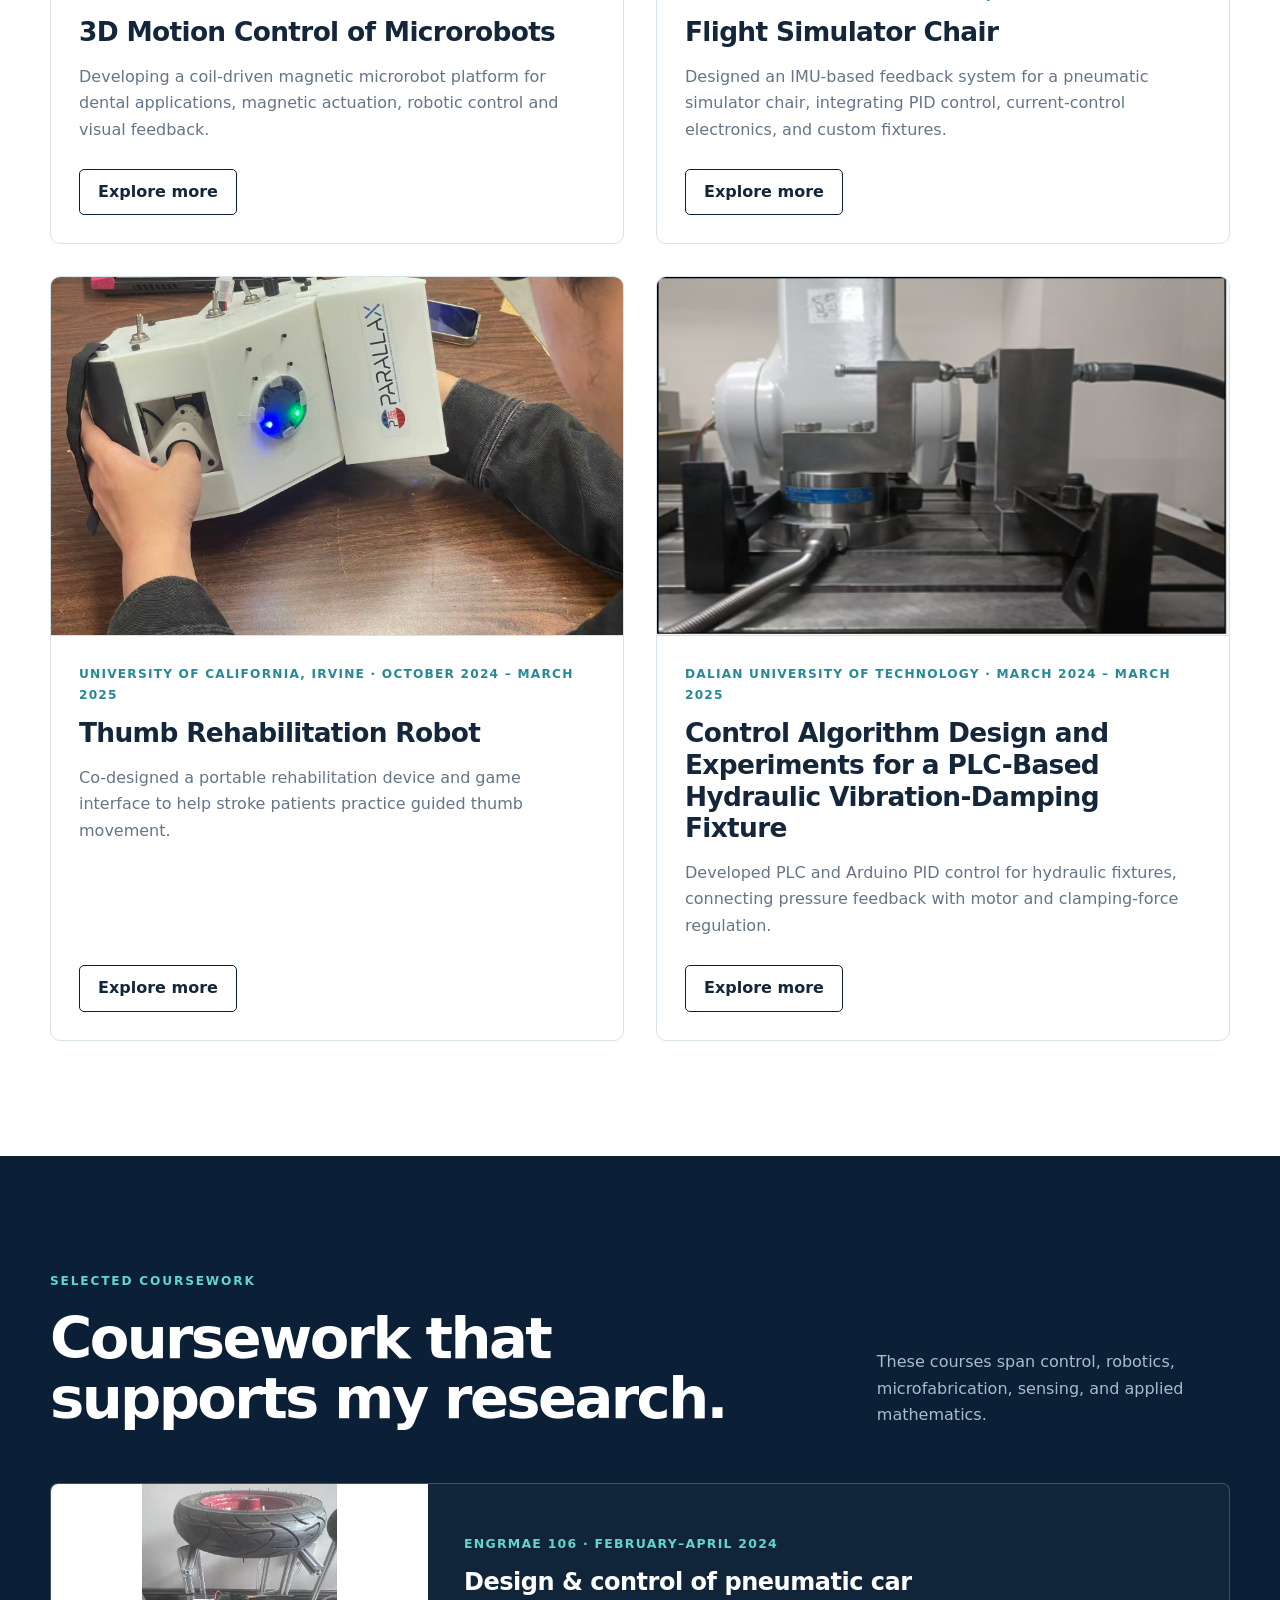
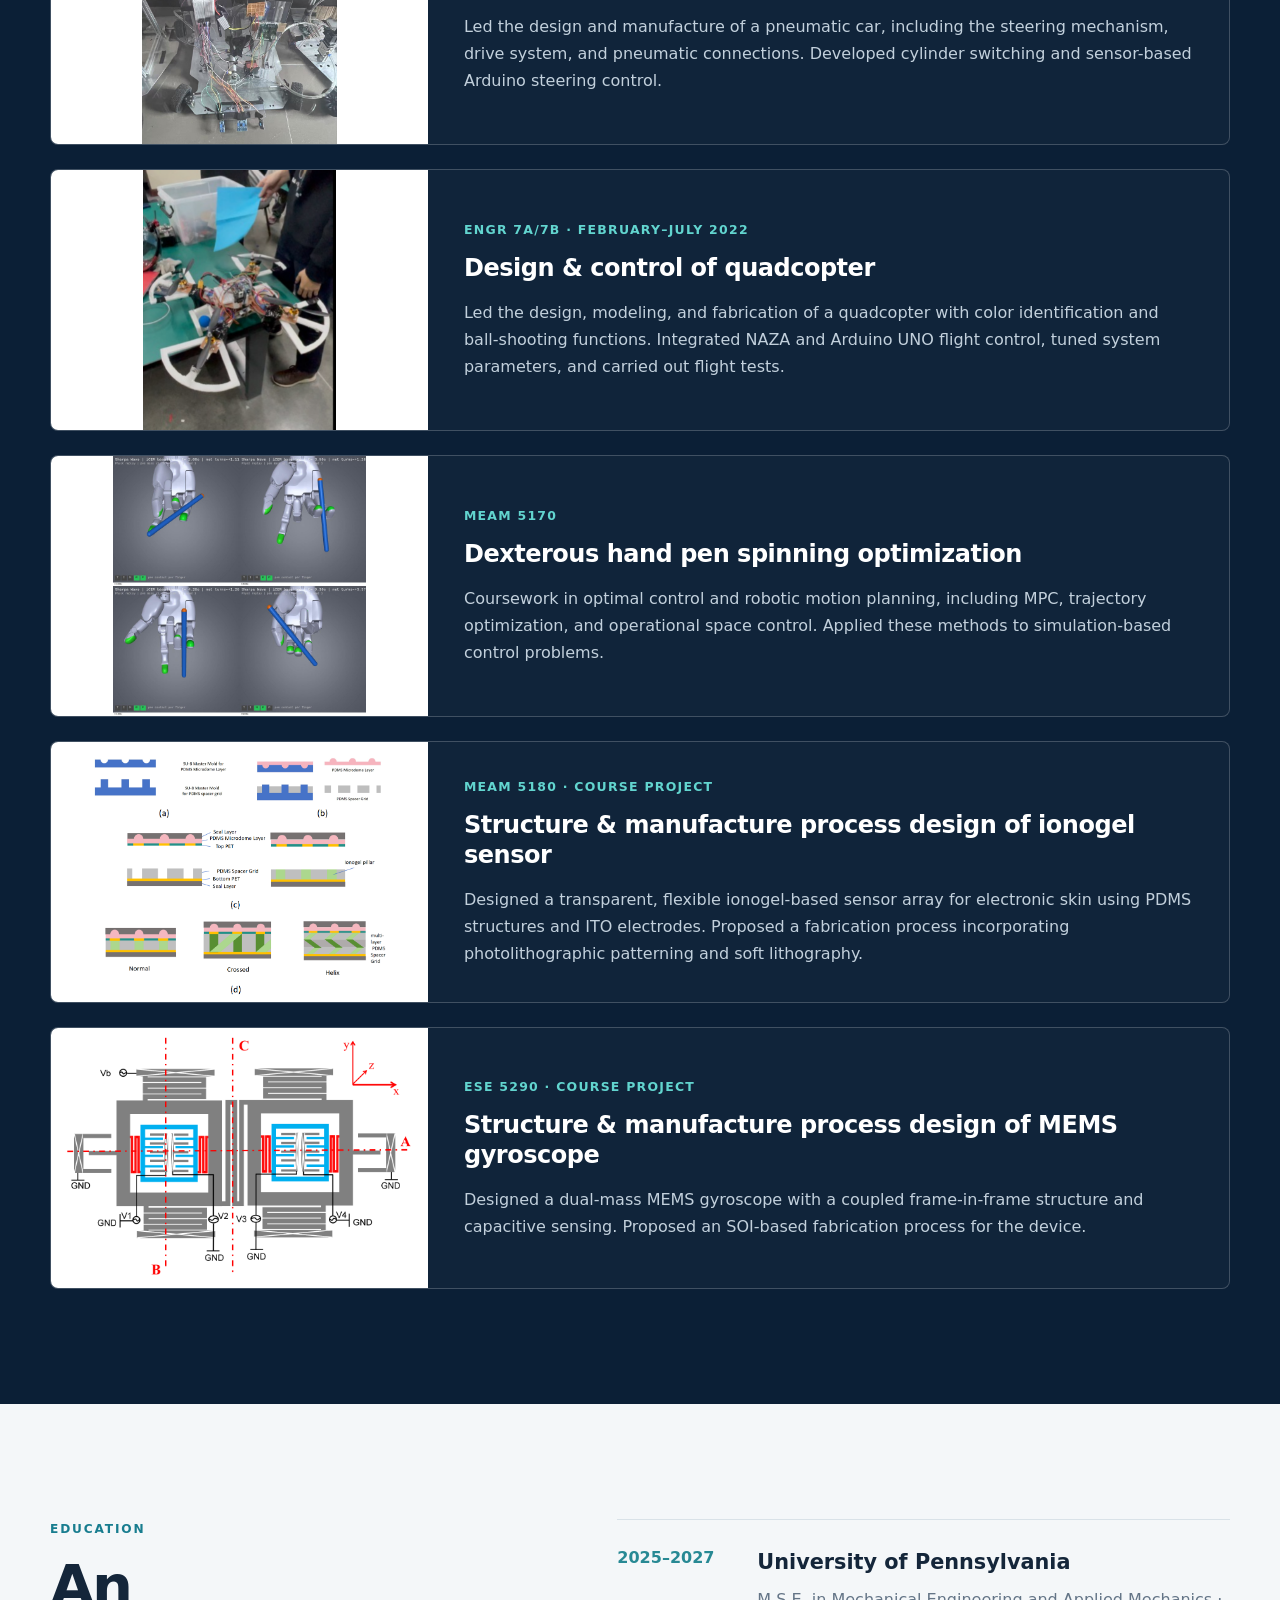
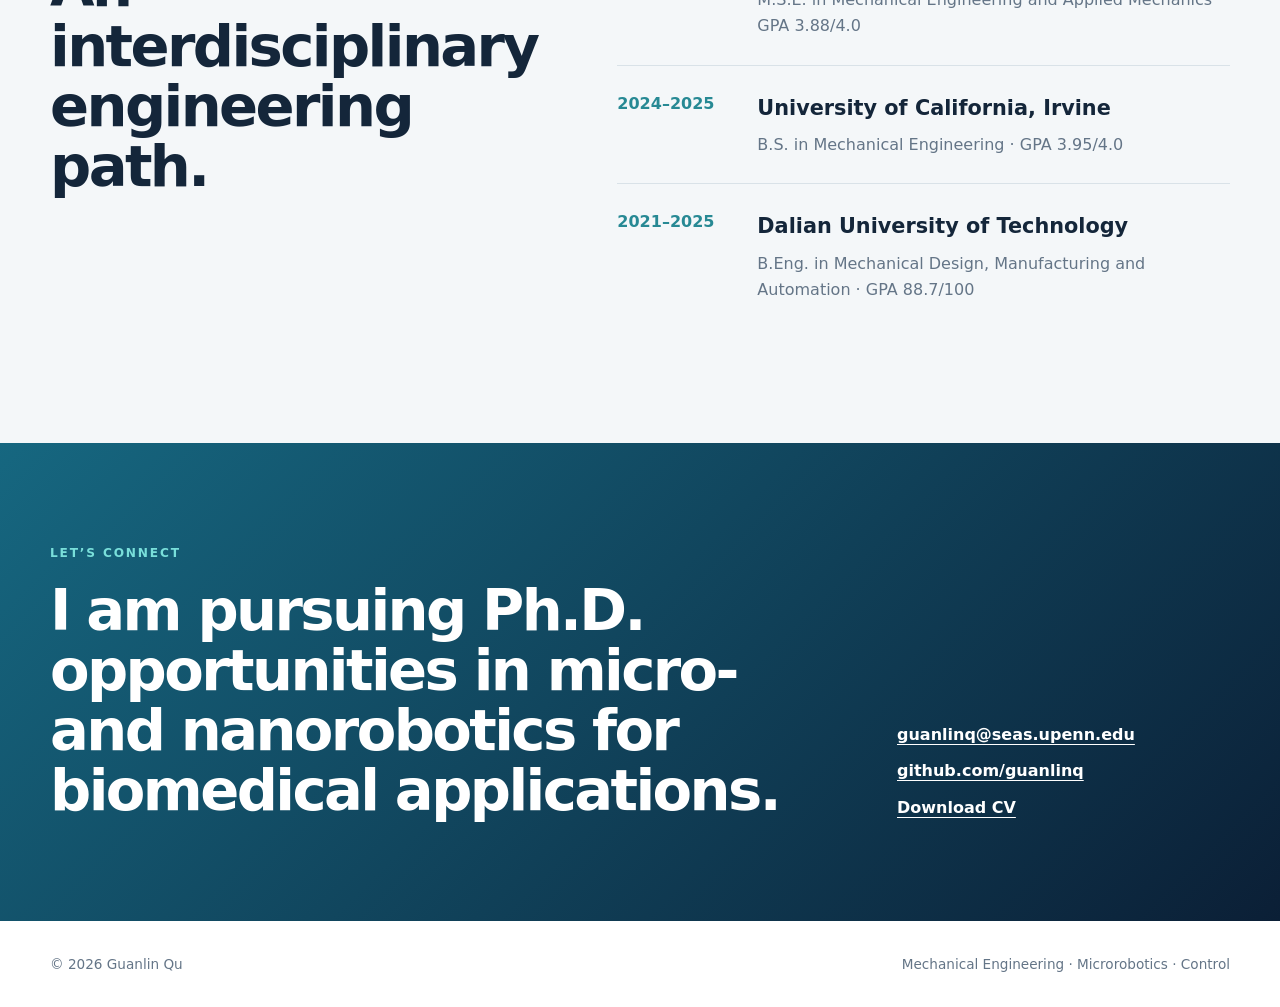
==== commit c145febc: "Rename research heading to Selected Research Projects" ====
--- a/index.html
+++ b/index.html
@@ -59,7 +59,7 @@
 
     <section class="section shell" id="research">
       <div class="section-heading">
-        <div><p class="eyebrow">Research experience</p><h2>From magnetic fields to closed-loop motion.</h2></div>
+        <div><p class="eyebrow">Research experience</p><h2>Selected Research Projects</h2></div>
         <p>Selected projects, ordered from newest to oldest by start date. Explore each project for its background, my contributions, and visual documentation.</p>
       </div>
 
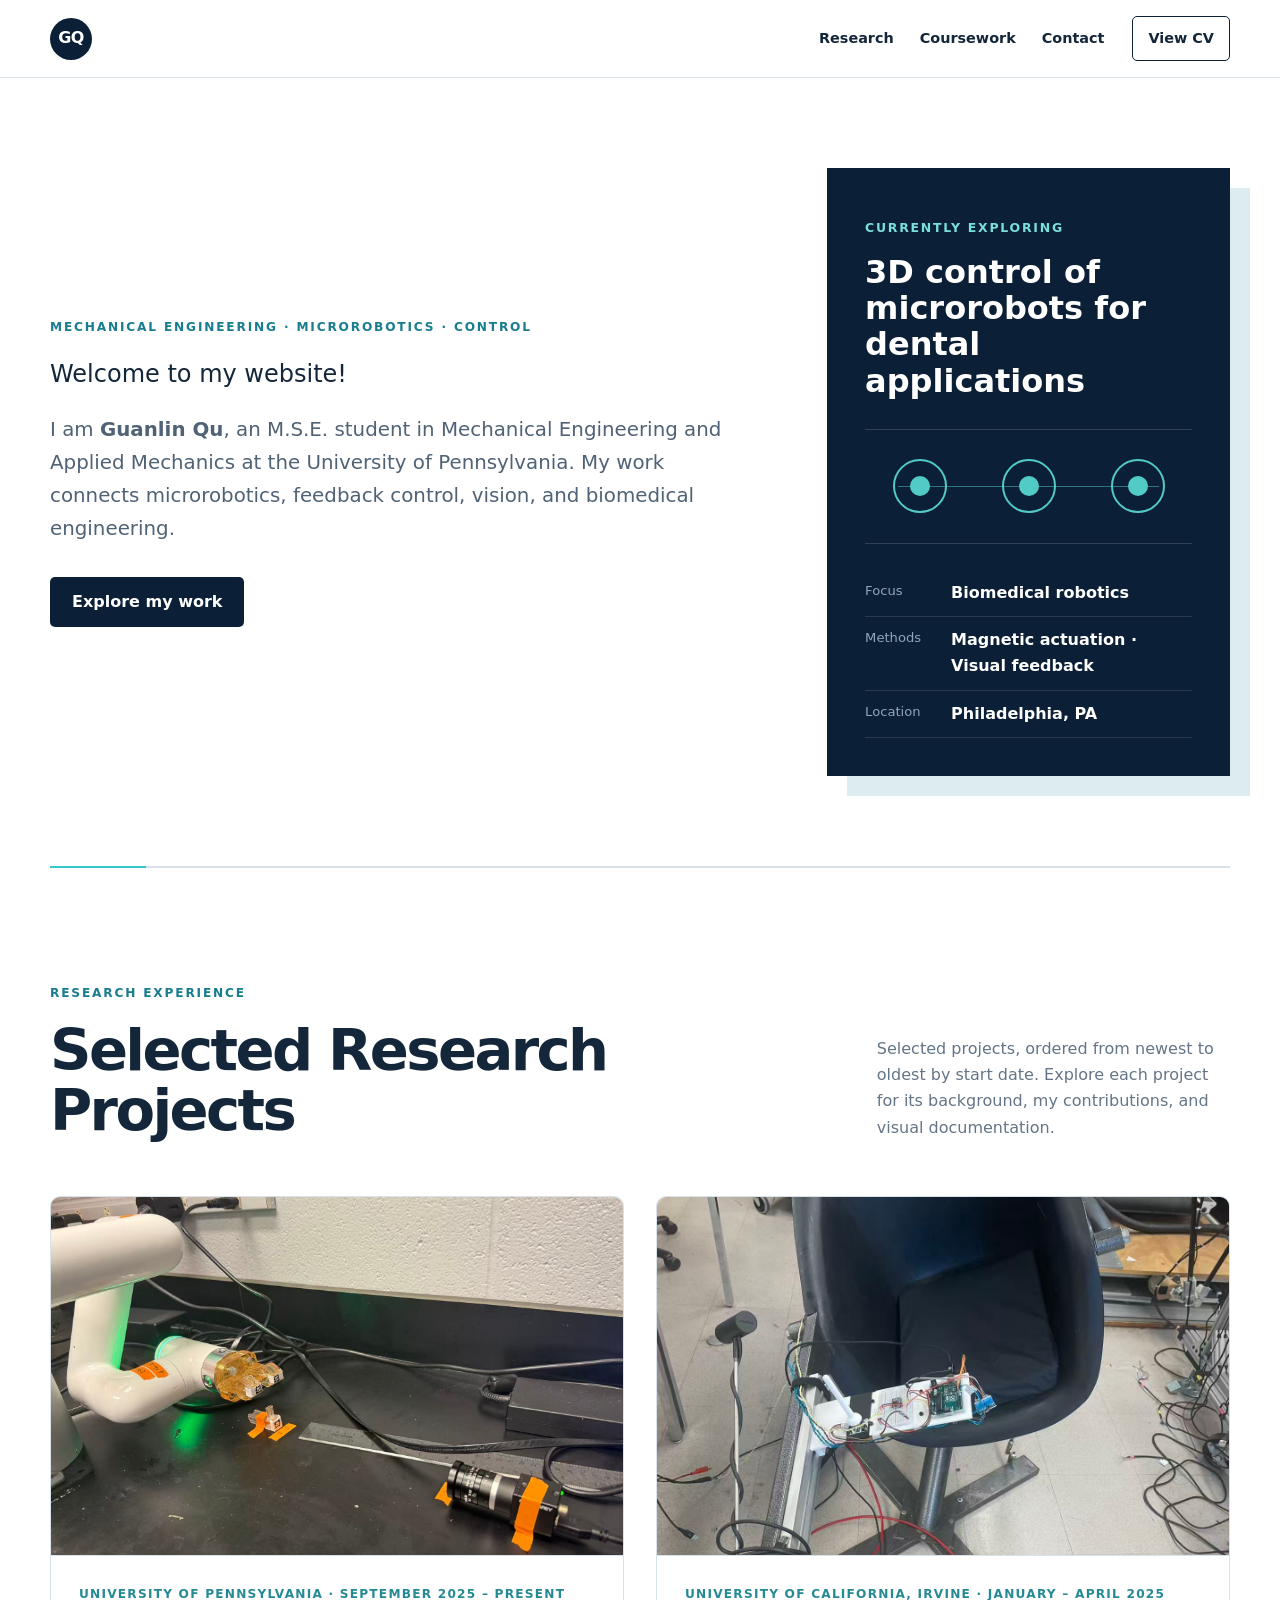
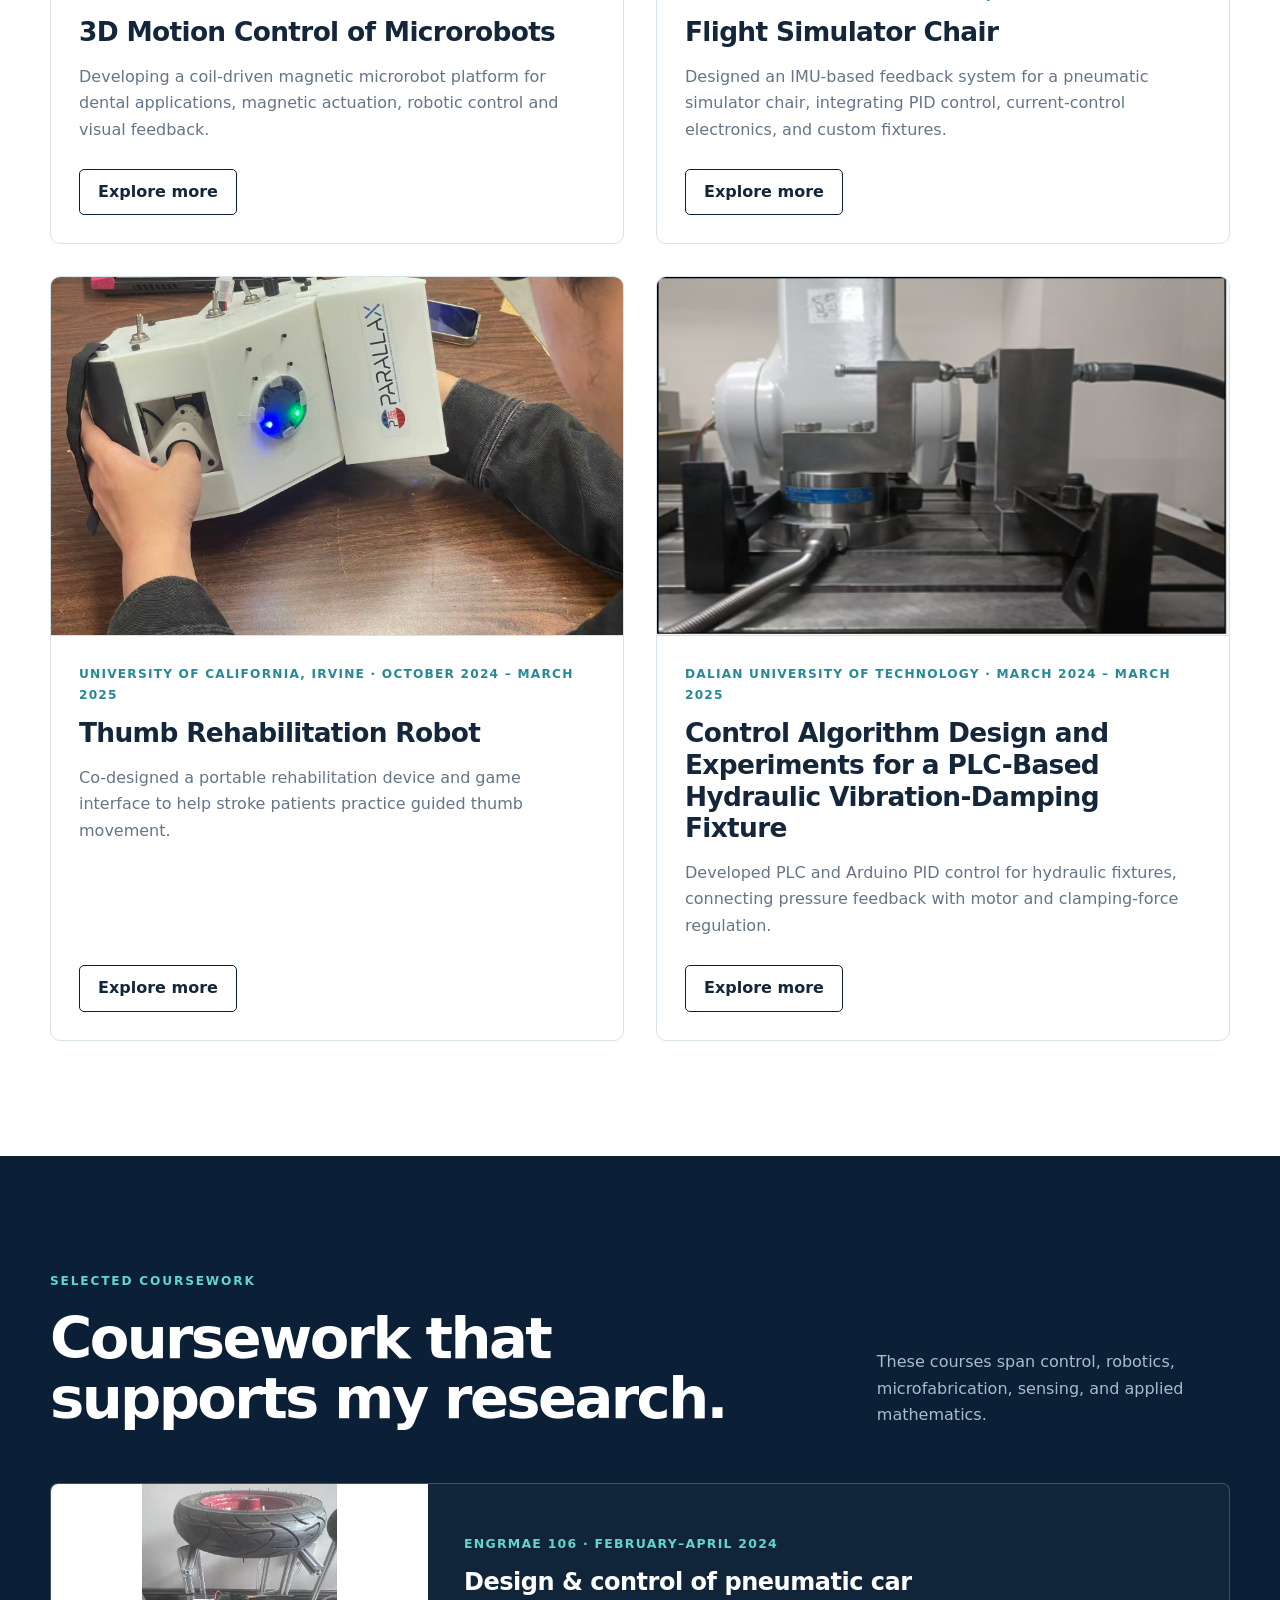
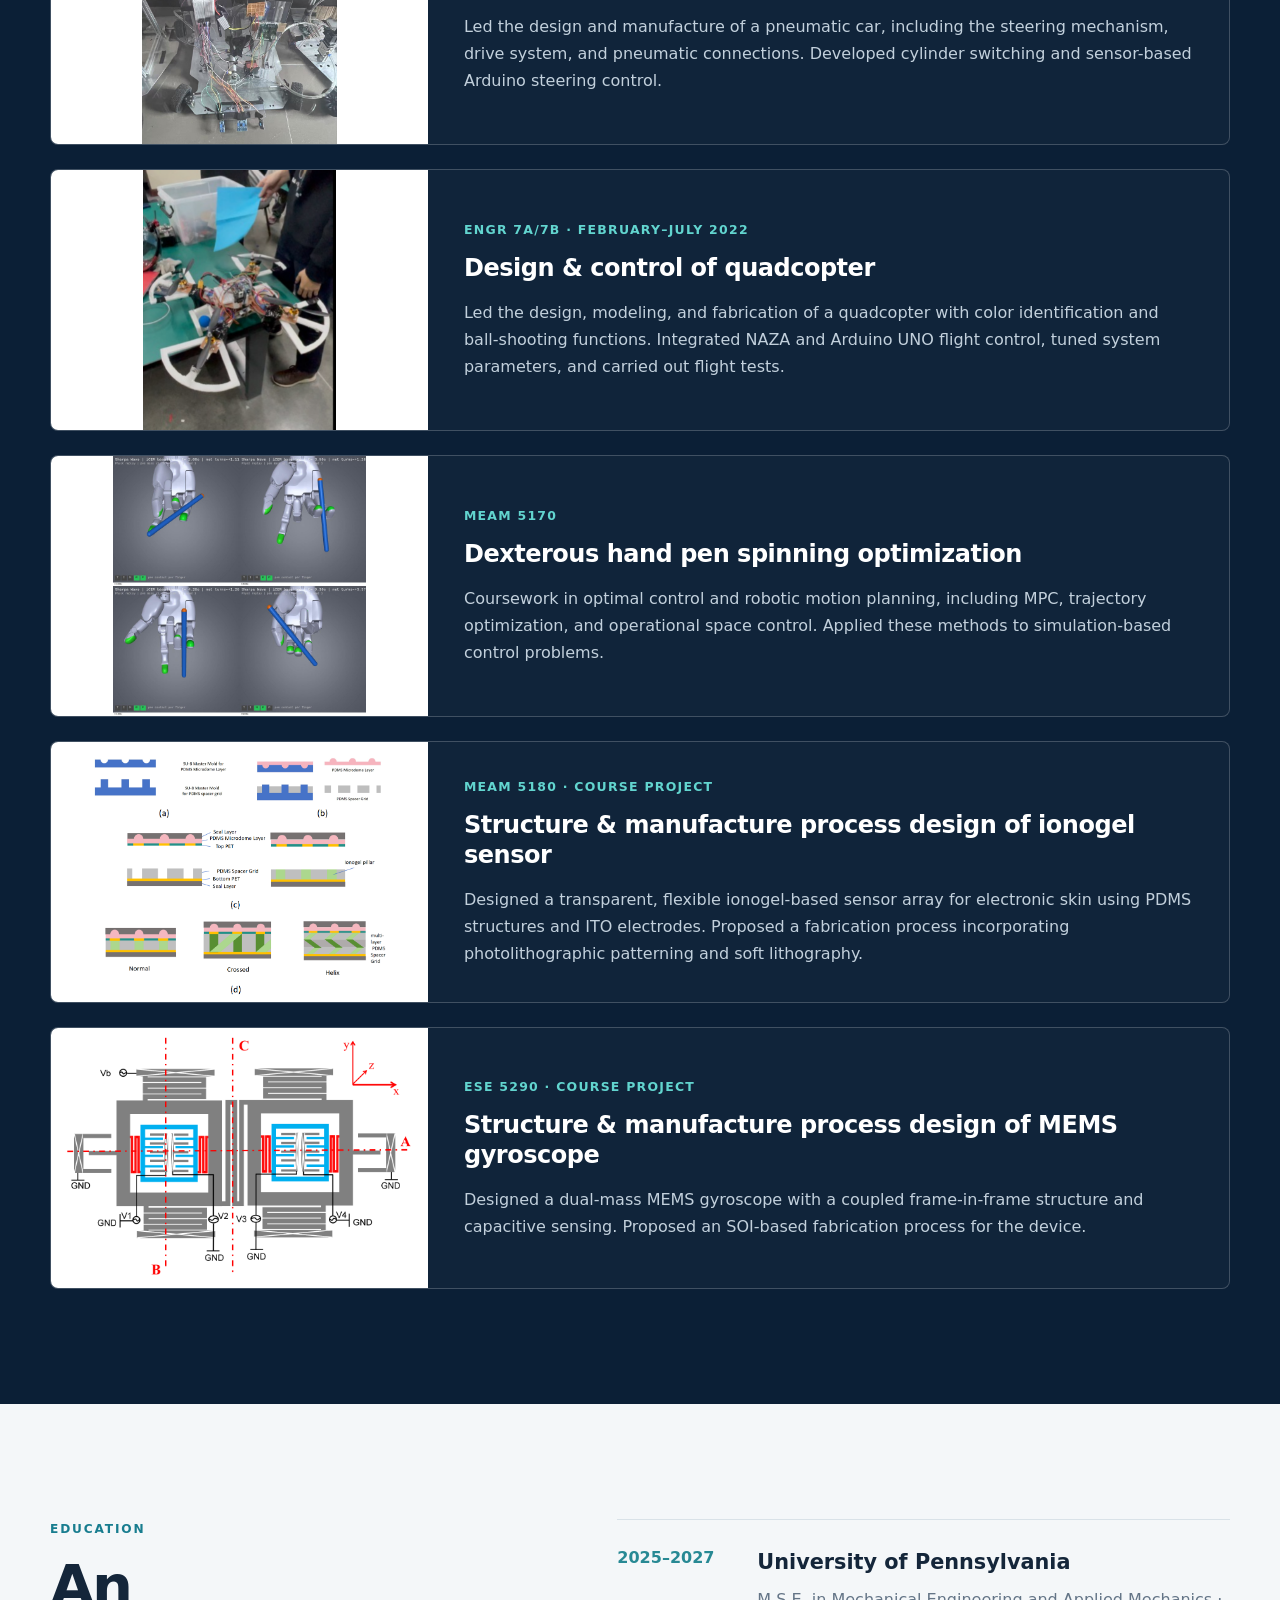
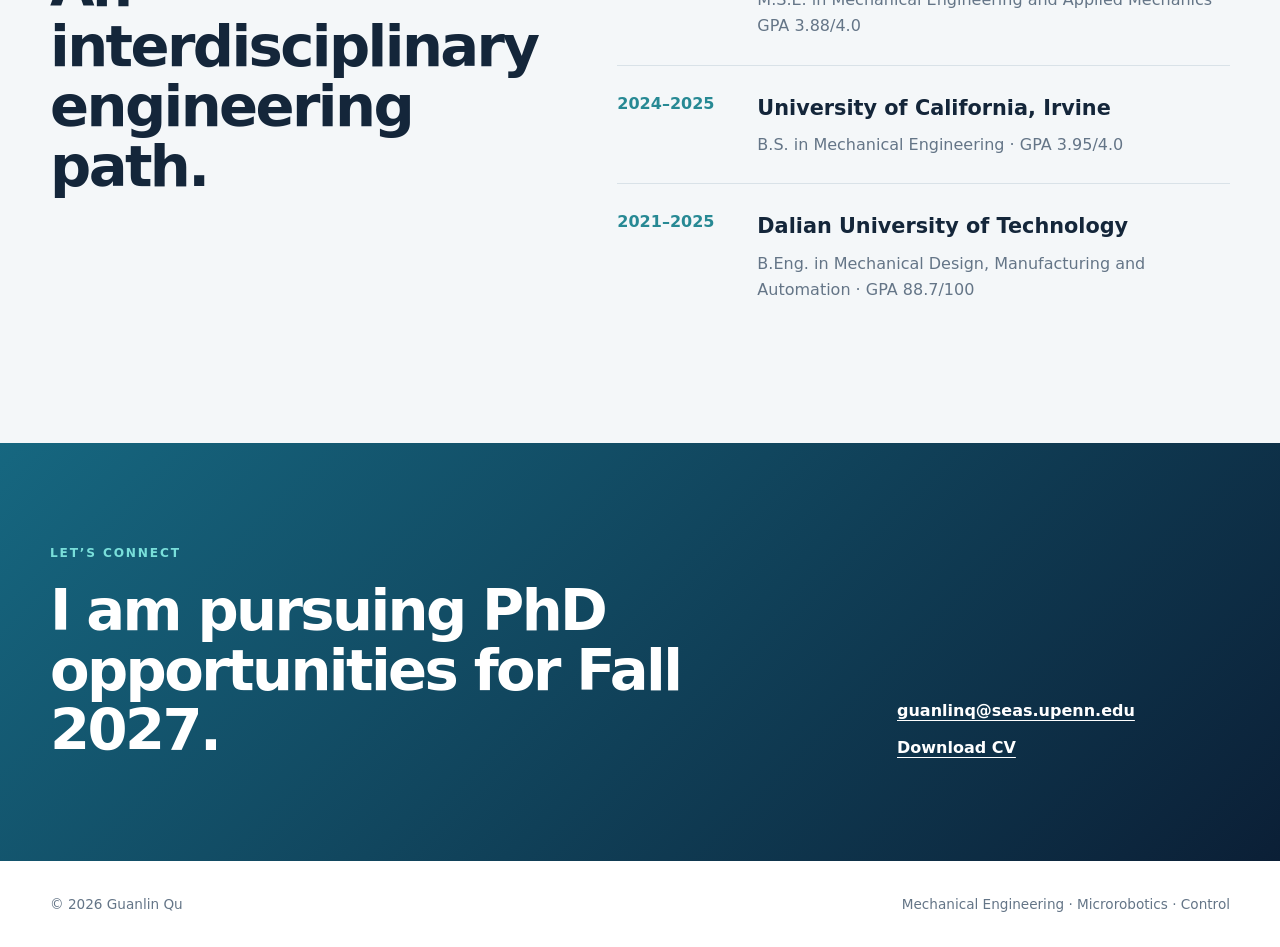
==== commit 96b59cb0: "Update Fall 2027 PhD statement and remove contact GitHub link" ====
--- a/index.html
+++ b/index.html
@@ -146,7 +146,7 @@
     </section>
 
     <section class="contact" id="contact">
-      <div class="shell contact-inner"><div><p class="eyebrow">Let’s connect</p><h2>I am pursuing Ph.D. opportunities in micro- and nanorobotics for biomedical applications.</h2></div><div class="contact-links"><a href="mailto:guanlinq@seas.upenn.edu">guanlinq@seas.upenn.edu</a><a href="https://github.com/guanlinq" target="_blank" rel="noopener">github.com/guanlinq</a><a href="Guanlin_Qu_CV.pdf" target="_blank" rel="noopener">Download CV</a></div></div>
+      <div class="shell contact-inner"><div><p class="eyebrow">Let’s connect</p><h2>I am pursuing PhD opportunities for Fall 2027.</h2></div><div class="contact-links"><a href="mailto:guanlinq@seas.upenn.edu">guanlinq@seas.upenn.edu</a><a href="Guanlin_Qu_CV.pdf" target="_blank" rel="noopener">Download CV</a></div></div>
     </section>
   </main>
 
